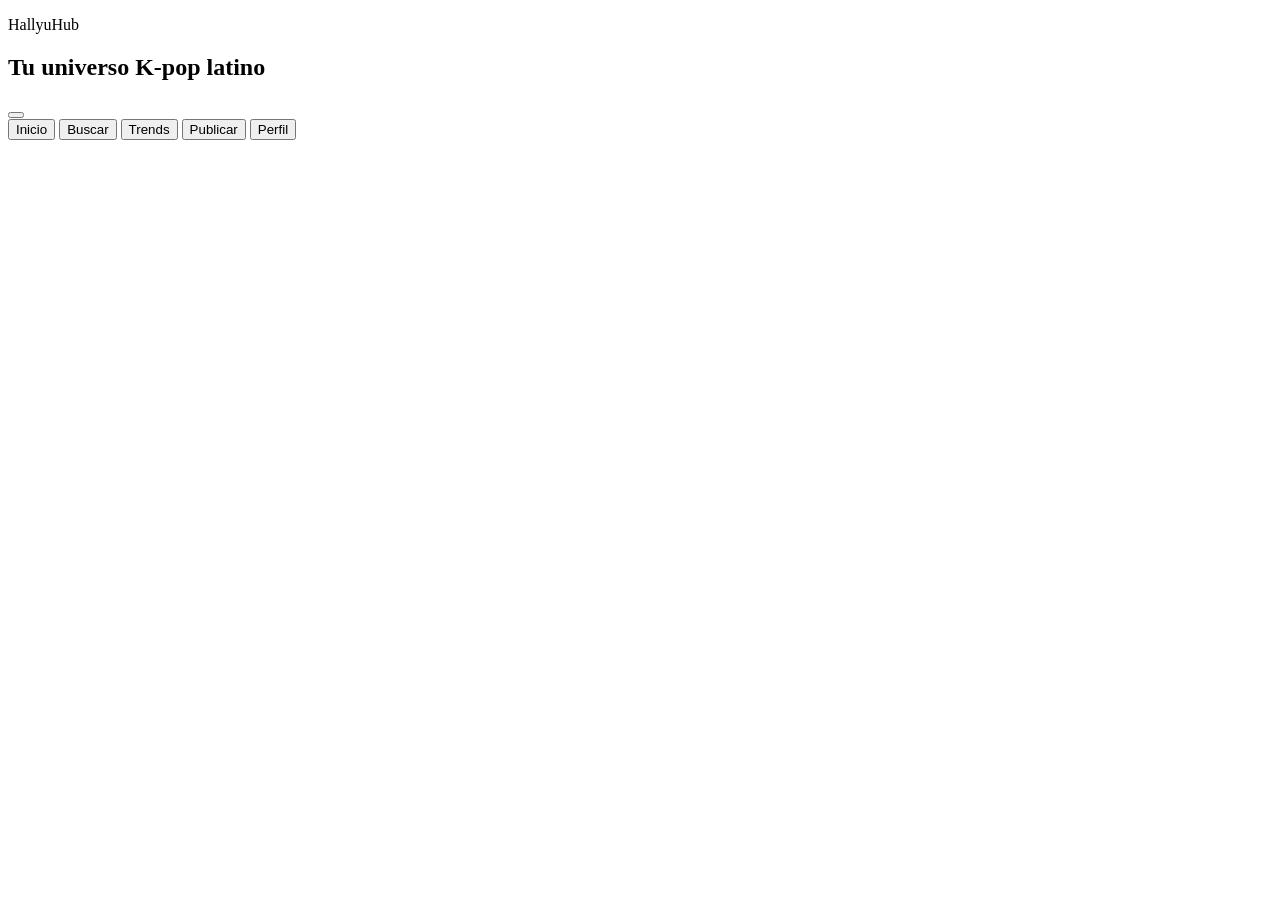
==== index.html @ 79328023 "Update index.html" ====
<!doctype html>
<html lang="es">
  <head>
    <meta charset="UTF-8" />
    <meta name="viewport" content="width=device-width, initial-scale=1.0" />
    <title>HallyuHub</title>
    <link rel="stylesheet" href=".styles.css" />
  </head>
  <body>
    <main class="phone-shell" aria-label="Aplicacion HallyuHub">
      <section class="app-screen">
        <header class="topbar" id="topbar">
          <div class="topbar-brand">
            <span class="app-logo" aria-hidden="true"><span class="hallyu-mark"></span></span>
            <div class="topbar-copy">
              <p class="eyebrow">HallyuHub</p>
              <h1 id="screen-title">Tu universo K-pop latino</h1>
            </div>
          </div>
          <button class="icon-button" data-go-view="notifications" aria-label="Notificaciones">
            <span class="premium-inbox-icon"></span>
            <span class="notification-dot"></span>
          </button>
        </header>

        <section id="view" class="view" aria-live="polite"></section>

        <nav class="bottom-nav" aria-label="Navegacion principal">
          <button class="nav-item active" data-view="home" aria-label="Inicio">
            <span class="nav-icon home-icon"></span>
            <span>Inicio</span>
          </button>
          <button class="nav-item" data-view="search" aria-label="Buscar">
            <span class="nav-icon search-icon"></span>
            <span>Buscar</span>
          </button>
          <button class="nav-item" data-view="trends" aria-label="Trends">
            <span class="nav-icon play-icon"></span>
            <span>Trends</span>
          </button>
          <button class="nav-item publish-nav" data-view="publish" aria-label="Publicar">
            <span class="nav-icon plus-icon"></span>
            <span>Publicar</span>
          </button>
          <button class="nav-item" data-view="profile" aria-label="Perfil">
            <span class="nav-icon user-icon"></span>
            <span>Perfil</span>
          </button>
        </nav>
      </section>
    </main>

    <script src="./supabase-config.js"></script>
    <script src=".app.js"></script>
  </body>
</html>
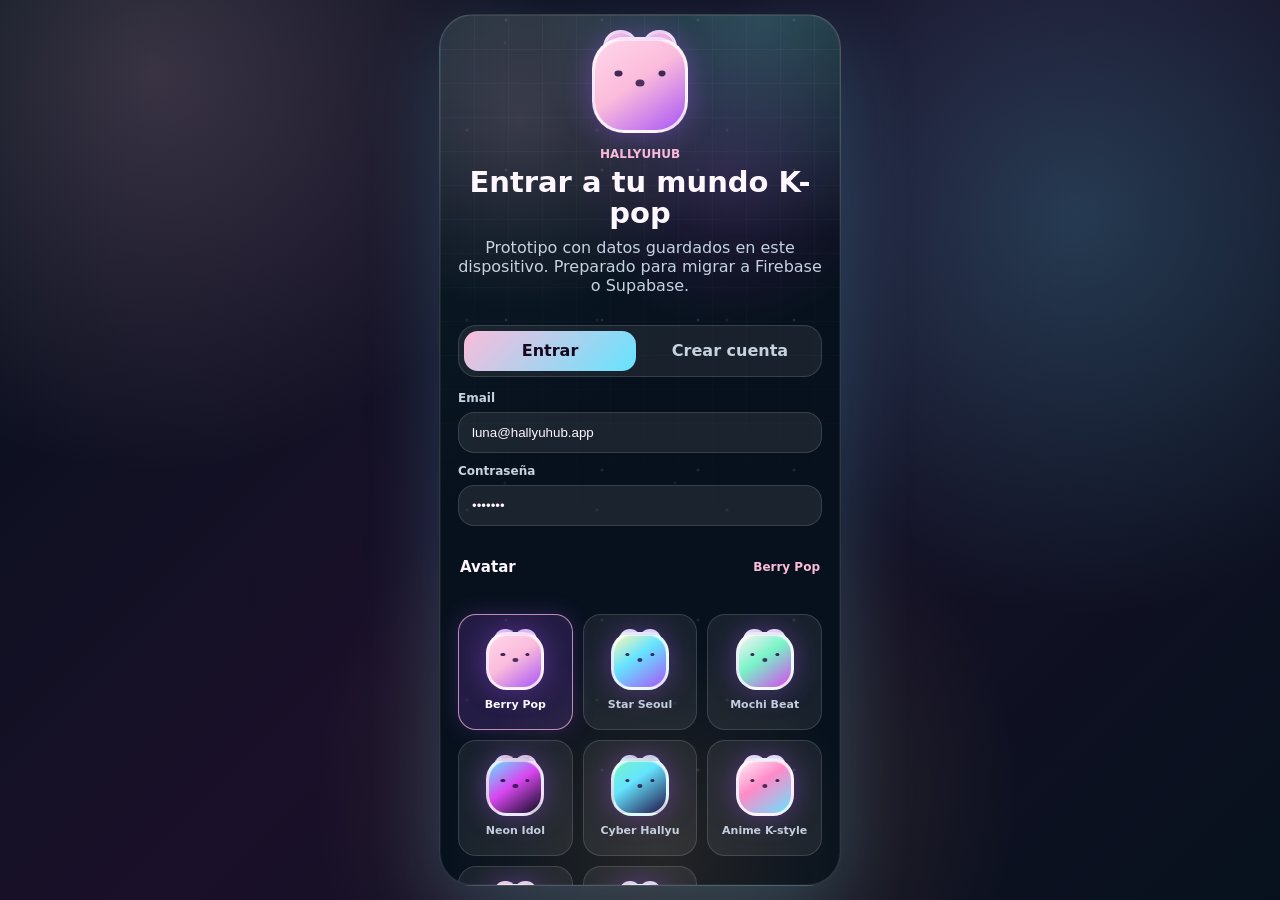
==== commit 3ad7df47: "Update index.html" ====
--- a/index.html
+++ b/index.html
@@ -4,7 +4,7 @@
     <meta charset="UTF-8" />
     <meta name="viewport" content="width=device-width, initial-scale=1.0" />
     <title>HallyuHub</title>
-    <link rel="stylesheet" href=".styles.css" />
+    <link rel="stylesheet" href="./styles.css" />
   </head>
   <body>
     <main class="phone-shell" aria-label="Aplicacion HallyuHub">
@@ -51,6 +51,6 @@
     </main>
 
     <script src="./supabase-config.js"></script>
-    <script src=".app.js"></script>
+    <script src="./app.js"></script>
   </body>
 </html>
--- a/styles.css
+++ b/styles.css
@@ -0,0 +1,6038 @@
+:root {
+  color-scheme: dark;
+  --bg: #07111d;
+  --surface: rgba(18, 27, 43, 0.72);
+  --surface-strong: rgba(24, 40, 64, 0.88);
+  --line: rgba(255, 255, 255, 0.13);
+  --line-hot: rgba(101, 228, 255, 0.55);
+  --text: #fff7ff;
+  --muted: #c6d2df;
+  --pink: #fbbcdb;
+  --violet: #65e4ff;
+  --magenta: #d946ef;
+  --cyan: #65e4ff;
+  --mint: #77f4c7;
+  --orange: #ffb86b;
+  --shadow: 0 24px 80px rgba(101, 228, 255, 0.2);
+  --ambient-soft: rgba(251, 188, 219, 0.16);
+  --ambient-bright: rgba(101, 228, 255, 0.18);
+  --ambient-deep: #07111d;
+  --user-accent: #fbbcdb;
+  font-family:
+    Inter, ui-sans-serif, system-ui, -apple-system, BlinkMacSystemFont, "Segoe UI",
+    sans-serif;
+}
+
+* {
+  box-sizing: border-box;
+}
+
+body {
+  min-height: 100vh;
+  margin: 0;
+  display: grid;
+  place-items: center;
+  background:
+    radial-gradient(circle at 12% 8%, rgba(251, 188, 219, 0.2), transparent 25rem),
+    radial-gradient(circle at 84% 24%, rgba(101, 228, 255, 0.2), transparent 25rem),
+    radial-gradient(circle at 52% 88%, rgba(255, 184, 107, 0.16), transparent 22rem),
+    linear-gradient(135deg, #04111b 0%, #1a1029 48%, #07111d 100%);
+  color: var(--text);
+}
+
+button {
+  color: inherit;
+  font: inherit;
+}
+
+.phone-shell {
+  width: min(100vw, 430px);
+  min-height: 100vh;
+  display: grid;
+  place-items: center;
+  padding: 14px;
+}
+
+.app-screen {
+  position: relative;
+  width: 100%;
+  height: min(900px, calc(100vh - 28px));
+  min-height: 760px;
+  overflow: hidden;
+  border: 1px solid rgba(255, 255, 255, 0.16);
+  border-radius: 34px;
+  background:
+    linear-gradient(180deg, rgba(255, 255, 255, 0.08), transparent 26%),
+    radial-gradient(circle at 72% 18%, rgba(217, 70, 239, 0.14), transparent 10rem),
+    radial-gradient(circle at 20% 12%, var(--ambient-soft), transparent 12rem),
+    radial-gradient(circle at 80% 0%, var(--ambient-bright), transparent 14rem),
+    radial-gradient(circle at 54% 96%, rgba(255, 184, 107, 0.12), transparent 13rem),
+    linear-gradient(145deg, rgba(101, 228, 255, 0.055), transparent 44%),
+    var(--ambient-deep);
+  box-shadow: var(--shadow), inset 0 0 0 1px rgba(255, 255, 255, 0.05);
+}
+
+.app-screen[data-ambience="skz"] {
+  --pink: #ff6680;
+  --violet: #ff2d55;
+  --magenta: #ff375f;
+  --cyan: #ffd166;
+  --mint: #ff9f1c;
+  --orange: #ffb703;
+  --muted: #d8c6cc;
+  --surface: rgba(35, 13, 21, 0.74);
+  --ambient-soft: rgba(255, 45, 85, 0.2);
+  --ambient-bright: rgba(255, 209, 102, 0.16);
+  --ambient-deep: #10070b;
+  --shadow: 0 24px 80px rgba(255, 45, 85, 0.24);
+}
+
+.app-screen[data-ambience="bts"] {
+  --pink: #d9b4ff;
+  --violet: #8b5cf6;
+  --magenta: #c084fc;
+  --cyan: #a7f3ff;
+  --mint: #c4b5fd;
+  --orange: #f0abfc;
+  --muted: #d7c9ec;
+  --surface: rgba(35, 20, 58, 0.74);
+  --ambient-soft: rgba(217, 180, 255, 0.22);
+  --ambient-bright: rgba(139, 92, 246, 0.2);
+  --ambient-deep: #0d0718;
+  --shadow: 0 24px 80px rgba(139, 92, 246, 0.26);
+}
+
+.app-screen[data-ambience="bp"] {
+  --pink: #ff8ac8;
+  --violet: #ff3ea5;
+  --magenta: #ff4fb8;
+  --cyan: #ffe4f3;
+  --mint: #ffb3d9;
+  --orange: #f8c8dc;
+  --muted: #f0c6dc;
+  --surface: rgba(37, 9, 24, 0.76);
+  --ambient-soft: rgba(255, 62, 165, 0.2);
+  --ambient-bright: rgba(255, 138, 200, 0.18);
+  --ambient-deep: #09060a;
+  --shadow: 0 24px 80px rgba(255, 62, 165, 0.24);
+}
+
+.app-screen[data-ambience="nj"] {
+  --pink: #b7f7ff;
+  --violet: #77f4c7;
+  --magenta: #ffd166;
+  --cyan: #65e4ff;
+  --mint: #95f0d0;
+  --orange: #ffdf8a;
+  --muted: #c7e7ed;
+  --surface: rgba(10, 37, 47, 0.72);
+  --ambient-soft: rgba(119, 244, 199, 0.2);
+  --ambient-bright: rgba(101, 228, 255, 0.2);
+  --ambient-deep: #06131a;
+  --shadow: 0 24px 80px rgba(119, 244, 199, 0.2);
+}
+
+.app-screen[data-ambience="svt"] {
+  --pink: #f7cadf;
+  --violet: #9ad7ff;
+  --magenta: #f6a6d1;
+  --cyan: #a7d8ff;
+  --mint: #bde0fe;
+  --orange: #ffd6a5;
+  --muted: #d9d6ea;
+  --surface: rgba(24, 29, 54, 0.72);
+  --ambient-soft: rgba(247, 202, 223, 0.22);
+  --ambient-bright: rgba(154, 215, 255, 0.22);
+  --ambient-deep: #07101f;
+  --shadow: 0 24px 80px rgba(154, 215, 255, 0.22);
+}
+
+.app-screen::before {
+  content: "";
+  position: absolute;
+  inset: 0;
+  pointer-events: none;
+  background-image:
+    linear-gradient(rgba(255, 255, 255, 0.035) 1px, transparent 1px),
+    linear-gradient(90deg, rgba(255, 255, 255, 0.03) 1px, transparent 1px);
+  background-size: 34px 34px;
+  mask-image: linear-gradient(to bottom, black 0%, transparent 70%);
+}
+
+.app-screen::after {
+  content: "";
+  position: absolute;
+  inset: 0;
+  pointer-events: none;
+  background-image:
+    radial-gradient(circle, rgba(255, 255, 255, 0.28) 0 1px, transparent 1.8px),
+    radial-gradient(circle, rgba(251, 188, 219, 0.22) 0 1px, transparent 2px),
+    radial-gradient(circle, rgba(101, 228, 255, 0.22) 0 1px, transparent 2px);
+  background-position:
+    18px 80px,
+    92px 210px,
+    320px 138px;
+  background-size:
+    96px 150px,
+    130px 190px,
+    170px 220px;
+  opacity: 0.36;
+  mix-blend-mode: screen;
+  animation: ambientParticles 18s linear infinite;
+}
+
+@keyframes ambientParticles {
+  from {
+    transform: translateY(0);
+  }
+  to {
+    transform: translateY(-34px);
+  }
+}
+
+.app-screen.light-mode {
+  --text: #1d1024;
+  --muted: #68596f;
+  --surface: rgba(255, 255, 255, 0.72);
+  --line: rgba(20, 10, 30, 0.13);
+  --ambient-deep: #fff7fb;
+}
+
+.hidden {
+  display: none !important;
+}
+
+.topbar {
+  position: relative;
+  z-index: 2;
+  display: flex;
+  align-items: center;
+  justify-content: space-between;
+  gap: 16px;
+  padding: 28px 22px 12px;
+}
+
+.topbar-brand {
+  display: flex;
+  align-items: center;
+  gap: 10px;
+  min-width: 0;
+}
+
+.topbar-copy {
+  min-width: 0;
+}
+
+.app-logo {
+  display: none;
+}
+
+.home-mode .topbar {
+  min-height: 60px;
+  justify-content: flex-start;
+  margin: 10px 0 4px;
+  padding: 10px 70px 8px 22px;
+  border: 0;
+  border-radius: 0;
+  background: linear-gradient(180deg, rgba(8, 3, 17, 0.72), rgba(8, 3, 17, 0));
+  backdrop-filter: blur(14px);
+  box-shadow: none;
+}
+
+.home-mode .topbar-brand {
+  justify-content: flex-start;
+  text-align: left;
+  gap: 10px;
+}
+
+.home-mode .app-logo {
+  position: relative;
+  width: 37px;
+  height: 37px;
+  display: block;
+  border-radius: 15px;
+  background:
+    radial-gradient(circle at 30% 22%, rgba(255, 255, 255, 0.72) 0 2px, transparent 3px),
+    linear-gradient(145deg, rgba(251, 188, 219, 0.95), rgba(101, 228, 255, 0.82) 48%, rgba(168, 85, 247, 0.86));
+  box-shadow:
+    inset 0 1px 0 rgba(255, 255, 255, 0.36),
+    0 0 18px rgba(251, 188, 219, 0.34),
+    0 10px 22px rgba(101, 228, 255, 0.14);
+}
+
+.hallyu-mark,
+.hallyu-mark::before,
+.hallyu-mark::after {
+  position: absolute;
+  display: block;
+  border-radius: 999px;
+  background: linear-gradient(180deg, #fff7fb, #fbbcdb 46%, #65e4ff);
+  box-shadow: 0 0 12px rgba(101, 228, 255, 0.24);
+}
+
+.hallyu-mark {
+  left: 8px;
+  top: 17px;
+  width: 21px;
+  height: 4px;
+}
+
+.hallyu-mark::before,
+.hallyu-mark::after {
+  content: "";
+  top: -12px;
+  width: 4px;
+  height: 27px;
+}
+
+.hallyu-mark::before {
+  left: 0;
+  transform: skewX(-4deg);
+}
+
+.hallyu-mark::after {
+  right: 0;
+  transform: skewX(4deg);
+}
+
+.home-mode .app-logo::after {
+  content: "";
+  position: absolute;
+  left: 16px;
+  top: 6px;
+  width: 4px;
+  height: 25px;
+  border-radius: 999px;
+  background: linear-gradient(180deg, rgba(255, 255, 255, 0.78), #a855f7 55%, #65e4ff);
+  box-shadow: 0 0 12px rgba(168, 85, 247, 0.42);
+}
+
+.home-mode .eyebrow {
+  margin-bottom: 2px;
+  color: white;
+  font-size: 19px;
+  text-transform: none;
+  text-shadow: 0 0 18px rgba(251, 188, 219, 0.34);
+}
+
+.home-mode h1 {
+  color: rgba(255, 255, 255, 0.68);
+  font-size: 11px;
+  font-weight: 800;
+}
+
+.home-mode .topbar .icon-button {
+  position: absolute;
+  top: 9px;
+  right: 18px;
+}
+
+.home-mode .view {
+  height: calc(100% - 160px);
+  scroll-behavior: smooth;
+}
+
+.auth-mode .view {
+  height: 100%;
+  padding: 22px 18px;
+}
+
+.eyebrow {
+  margin: 0 0 6px;
+  color: var(--pink);
+  font-size: 12px;
+  font-weight: 800;
+  letter-spacing: 0;
+  text-transform: uppercase;
+}
+
+h1,
+h2,
+h3,
+p {
+  margin-top: 0;
+}
+
+h1 {
+  margin-bottom: 0;
+  font-size: 25px;
+  line-height: 1.08;
+  letter-spacing: 0;
+}
+
+.icon-button,
+.circle-action {
+  position: relative;
+  width: 46px;
+  height: 46px;
+  border: 1px solid rgba(255, 255, 255, 0.2);
+  border-radius: 17px;
+  background:
+    linear-gradient(135deg, rgba(255, 255, 255, 0.16), rgba(255, 255, 255, 0.05)),
+    rgba(255, 255, 255, 0.08);
+  backdrop-filter: blur(18px);
+  display: grid;
+  place-items: center;
+  box-shadow:
+    inset 0 1px 0 rgba(255, 255, 255, 0.2),
+    0 0 24px rgba(251, 188, 219, 0.18),
+    0 10px 26px rgba(101, 228, 255, 0.1);
+  animation: inboxFloat 4s ease-in-out infinite;
+  overflow: hidden;
+}
+
+.icon-button::after {
+  content: "";
+  position: absolute;
+  inset: -18px;
+  background: linear-gradient(110deg, transparent 28%, rgba(255, 255, 255, 0.34), transparent 62%);
+  transform: translateX(-70%) rotate(14deg);
+  animation: inboxShimmer 3.8s ease-in-out infinite;
+}
+
+.bell,
+.bell::before {
+  width: 16px;
+  height: 18px;
+  border: 2px solid var(--text);
+  border-bottom: 0;
+  border-radius: 10px 10px 6px 6px;
+  display: block;
+}
+
+.bell::before {
+  content: "";
+  width: 6px;
+  height: 3px;
+  border: 0;
+  border-radius: 4px;
+  background: var(--text);
+  transform: translate(3px, 16px);
+}
+
+.premium-inbox-icon {
+  position: relative;
+  width: 24px;
+  height: 20px;
+  border: 1.8px solid rgba(255, 255, 255, 0.88);
+  border-radius: 10px 10px 11px 11px;
+  background:
+    radial-gradient(circle at 70% 20%, rgba(255, 224, 102, 0.9) 0 2px, transparent 3px),
+    linear-gradient(135deg, rgba(251, 188, 219, 0.38), rgba(101, 228, 255, 0.16));
+  box-shadow: 0 0 18px rgba(251, 188, 219, 0.34), inset 0 1px 0 rgba(255, 255, 255, 0.26);
+  z-index: 1;
+}
+
+.premium-inbox-icon::before {
+  content: "";
+  position: absolute;
+  left: 4px;
+  right: 4px;
+  top: 5px;
+  height: 8px;
+  border-bottom: 1.7px solid rgba(255, 255, 255, 0.82);
+  border-radius: 0 0 9px 9px;
+}
+
+.premium-inbox-icon::after {
+  content: "★";
+  position: absolute;
+  right: -7px;
+  top: -9px;
+  color: #ffe066;
+  font-size: 12px;
+  text-shadow: 0 0 10px rgba(255, 224, 102, 0.78);
+}
+
+.notification-dot {
+  position: absolute;
+  top: 7px;
+  right: 6px;
+  width: 18px;
+  height: 18px;
+  border: 2px solid rgba(10, 0, 21, 0.72);
+  border-radius: 999px;
+  background: linear-gradient(135deg, var(--pink), var(--violet));
+  box-shadow: 0 0 16px rgba(251, 188, 219, 0.5);
+  z-index: 2;
+}
+
+.notification-dot::after {
+  content: "5";
+  position: absolute;
+  inset: 0;
+  color: #14061d;
+  display: grid;
+  place-items: center;
+  font-size: 9px;
+  font-weight: 1000;
+}
+
+@keyframes inboxFloat {
+  0%,
+  100% {
+    transform: translateY(0);
+  }
+  50% {
+    transform: translateY(-2px);
+  }
+}
+
+@keyframes inboxShimmer {
+  0%,
+  42% {
+    transform: translateX(-75%) rotate(14deg);
+  }
+  72%,
+  100% {
+    transform: translateX(75%) rotate(14deg);
+  }
+}
+
+.view {
+  position: relative;
+  z-index: 1;
+  height: calc(100% - 166px);
+  overflow-y: auto;
+  padding: 6px 18px 18px;
+  scrollbar-width: none;
+}
+
+.view::-webkit-scrollbar {
+  display: none;
+}
+
+.profile-mode .topbar {
+  display: none;
+}
+
+.profile-mode .view {
+  height: calc(100% - 88px);
+  padding: 0 18px 18px;
+}
+
+.auth-screen {
+  min-height: 100%;
+  display: flex;
+  flex-direction: column;
+  justify-content: center;
+  gap: 14px;
+}
+
+.auth-brand {
+  text-align: center;
+}
+
+.auth-brand .plush-avatar {
+  margin: 0 auto 14px;
+}
+
+.auth-brand h1 {
+  margin-bottom: 8px;
+  font-size: 29px;
+}
+
+.auth-tabs {
+  display: grid;
+  grid-template-columns: 1fr 1fr;
+  gap: 8px;
+  border: 1px solid var(--line);
+  border-radius: 18px;
+  background: rgba(255, 255, 255, 0.07);
+  padding: 5px;
+}
+
+.auth-tabs button {
+  min-height: 40px;
+  border: 0;
+  border-radius: 14px;
+  background: transparent;
+  color: var(--muted);
+  font-weight: 900;
+}
+
+.auth-tabs button.active {
+  color: #16071d;
+  background: linear-gradient(135deg, var(--user-accent), var(--violet));
+}
+
+.form-stack {
+  display: grid;
+  gap: 11px;
+}
+
+.form-stack label {
+  display: grid;
+  gap: 7px;
+  color: var(--muted);
+  font-size: 12px;
+  font-weight: 900;
+}
+
+.form-stack input,
+.form-stack textarea,
+.search-box input {
+  width: 100%;
+  border: 1px solid var(--line);
+  border-radius: 16px;
+  background: rgba(255, 255, 255, 0.08);
+  color: var(--text);
+  padding: 12px 13px;
+  outline: 0;
+}
+
+.form-stack textarea {
+  min-height: 92px;
+  resize: vertical;
+}
+
+.auth-submit {
+  margin-top: 0;
+}
+
+.hero-card,
+.glass-card,
+.event-card,
+.product-card,
+.community-card,
+.chat-panel,
+.mentor-card,
+.profile-panel {
+  border: 1px solid var(--line);
+  background: var(--surface);
+  backdrop-filter: blur(22px);
+  box-shadow: inset 0 1px 0 rgba(255, 255, 255, 0.12);
+}
+
+.hero-card {
+  position: relative;
+  overflow: hidden;
+  min-height: 178px;
+  border-radius: 24px;
+  padding: 18px;
+  display: flex;
+  flex-direction: column;
+  justify-content: flex-end;
+  background:
+    linear-gradient(145deg, rgba(11, 2, 18, 0.1), rgba(9, 2, 16, 0.82)),
+    conic-gradient(from 160deg at 72% 34%, var(--cyan), var(--violet), var(--pink), var(--orange), var(--cyan));
+}
+
+.hero-card::before {
+  content: "";
+  position: absolute;
+  inset: 14px 22px auto auto;
+  width: 128px;
+  height: 128px;
+  border-radius: 38px;
+  background:
+    linear-gradient(135deg, rgba(255, 255, 255, 0.45), transparent 45%),
+    repeating-linear-gradient(90deg, rgba(255, 255, 255, 0.18) 0 4px, transparent 4px 9px),
+    linear-gradient(135deg, #25103f, #fbbcdb);
+  transform: rotate(12deg);
+  box-shadow: 0 14px 40px rgba(0, 0, 0, 0.35);
+}
+
+.hero-card::after {
+  content: "";
+  position: absolute;
+  right: 84px;
+  top: 44px;
+  width: 78px;
+  height: 78px;
+  border: 12px solid rgba(255, 255, 255, 0.82);
+  border-radius: 50%;
+  box-shadow: 0 0 32px rgba(251, 188, 219, 0.8);
+}
+
+.hero-card > * {
+  position: relative;
+  max-width: 76%;
+}
+
+.pill {
+  width: fit-content;
+  margin-bottom: 12px;
+  padding: 7px 11px;
+  border: 1px solid rgba(255, 255, 255, 0.24);
+  border-radius: 999px;
+  background: rgba(0, 0, 0, 0.24);
+  color: white;
+  font-size: 12px;
+  font-weight: 800;
+}
+
+.hero-card h2 {
+  margin-bottom: 8px;
+  font-size: 24px;
+  line-height: 1.08;
+  letter-spacing: 0;
+}
+
+.hero-card p,
+.muted {
+  color: var(--muted);
+}
+
+.section-heading {
+  display: flex;
+  align-items: center;
+  justify-content: space-between;
+  gap: 12px;
+  margin: 22px 2px 12px;
+}
+
+.section-heading h2 {
+  margin: 0;
+  font-size: 18px;
+}
+
+.section-heading span {
+  color: var(--pink);
+  font-size: 12px;
+  font-weight: 800;
+}
+
+.quick-grid,
+.stats-row {
+  display: grid;
+  grid-template-columns: repeat(3, 1fr);
+  gap: 10px;
+  margin-top: 14px;
+}
+
+.quick-grid.compact {
+  gap: 8px;
+  margin-top: 10px;
+}
+
+.quick-tile,
+.stat {
+  min-height: 86px;
+  border: 1px solid var(--line);
+  border-radius: 18px;
+  background: rgba(255, 255, 255, 0.07);
+  padding: 12px;
+}
+
+.quick-grid.compact .quick-tile {
+  min-height: 58px;
+  border-radius: 15px;
+  padding: 9px;
+}
+
+.quick-grid.compact .quick-tile strong {
+  font-size: 16px;
+}
+
+.quick-grid.compact .quick-tile span {
+  font-size: 10px;
+}
+
+.quick-tile strong,
+.stat strong {
+  display: block;
+  font-size: 19px;
+}
+
+.quick-tile span,
+.stat span {
+  color: var(--muted);
+  font-size: 11px;
+  line-height: 1.25;
+}
+
+.news-list,
+.event-list,
+.community-list,
+.mentor-list,
+.guide-list,
+.store-list,
+.artist-list,
+.social-feed {
+  display: grid;
+  gap: 16px;
+}
+
+.home-highlights {
+  display: flex;
+  gap: 10px;
+  overflow-x: auto;
+  padding: 2px 0 12px;
+  scroll-behavior: smooth;
+  scrollbar-width: none;
+}
+
+.home-highlights::-webkit-scrollbar {
+  display: none;
+}
+
+.highlight-story-card {
+  width: 92px;
+  min-height: 104px;
+  flex: 0 0 92px;
+  border: 1px solid rgba(255, 255, 255, 0.14);
+  border-radius: 22px;
+  background:
+    linear-gradient(180deg, rgba(5, 3, 12, 0.08), rgba(5, 3, 12, 0.64)),
+    var(--art);
+  color: white;
+  padding: 10px;
+  display: grid;
+  align-content: end;
+  gap: 5px;
+  text-align: left;
+  box-shadow: inset 0 1px 0 rgba(255, 255, 255, 0.18), 0 12px 26px rgba(0, 0, 0, 0.15);
+  transition: transform 180ms ease, filter 180ms ease;
+}
+
+.highlight-story-card:active {
+  transform: scale(0.97);
+  filter: brightness(1.08);
+}
+
+.highlight-story-card.active {
+  border-color: rgba(251, 188, 219, 0.52);
+  box-shadow: inset 0 1px 0 rgba(255, 255, 255, 0.18), 0 0 24px rgba(251, 188, 219, 0.18);
+}
+
+.highlight-story-orb {
+  width: 38px;
+  height: 38px;
+  border-radius: 14px;
+  display: grid;
+  place-items: center;
+  background: rgba(255, 255, 255, 0.14);
+  box-shadow: 0 0 18px rgba(251, 188, 219, 0.16);
+}
+
+.highlight-story-card strong,
+.highlight-story-card small {
+  display: block;
+}
+
+.highlight-story-card strong {
+  font-size: 12px;
+}
+
+.highlight-story-card small {
+  color: rgba(255, 255, 255, 0.74);
+  font-size: 10px;
+  font-weight: 900;
+}
+
+.stories-row {
+  display: flex;
+  gap: 13px;
+  overflow-x: auto;
+  padding: 2px 0 14px;
+  scrollbar-width: none;
+  scroll-behavior: smooth;
+}
+
+.stories-row::-webkit-scrollbar {
+  display: none;
+}
+
+.story-item {
+  width: 74px;
+  flex: 0 0 74px;
+  border: 0;
+  background: transparent;
+  color: var(--text);
+  padding: 0;
+  text-align: center;
+}
+
+.story-ring {
+  width: 64px;
+  height: 64px;
+  margin: 0 auto 7px;
+  border-radius: 50%;
+  display: grid;
+  place-items: center;
+  background: conic-gradient(var(--pink), var(--cyan), var(--orange), var(--magenta), var(--pink));
+  box-shadow: 0 8px 22px rgba(101, 228, 255, 0.2), 0 0 24px rgba(251, 188, 219, 0.18);
+  animation: storyRingPulse 4.6s ease-in-out infinite;
+  transition: transform 180ms ease, filter 180ms ease;
+}
+
+.story-item:active .story-ring {
+  transform: scale(0.94);
+  filter: brightness(1.12);
+}
+
+.story-avatar {
+  width: 56px;
+  height: 56px;
+  border-width: 2px;
+  border-radius: 21px;
+  z-index: 1;
+}
+
+.story-item strong {
+  display: block;
+  overflow: hidden;
+  text-overflow: ellipsis;
+  white-space: nowrap;
+  font-size: 10px;
+}
+
+.story-item small {
+  display: block;
+  margin-top: 2px;
+  color: var(--muted);
+  font-size: 9px;
+  font-weight: 800;
+  white-space: nowrap;
+}
+
+.own-ring.empty-story {
+  background:
+    linear-gradient(var(--ambient-deep), var(--ambient-deep)) padding-box,
+    conic-gradient(var(--pink), var(--cyan), var(--orange), var(--magenta), var(--pink)) border-box;
+  border: 2px solid transparent;
+}
+
+.story-plus {
+  width: 50px;
+  height: 50px;
+  border-radius: 18px;
+  background: rgba(255, 255, 255, 0.08);
+  color: white;
+  display: grid;
+  place-items: center;
+  font-size: 27px;
+  font-weight: 900;
+  box-shadow: inset 0 1px 0 rgba(255, 255, 255, 0.18);
+}
+
+@keyframes storyRingPulse {
+  0%,
+  100% {
+    box-shadow: 0 8px 22px rgba(101, 228, 255, 0.2), 0 0 24px rgba(251, 188, 219, 0.18);
+  }
+  50% {
+    box-shadow: 0 10px 26px rgba(101, 228, 255, 0.3), 0 0 34px rgba(251, 188, 219, 0.28);
+  }
+}
+
+.home-banner-shell {
+  width: 100%;
+  overflow: hidden;
+  border-radius: 23px;
+  margin-top: 2px;
+  position: relative;
+}
+
+.home-banner-track {
+  display: flex;
+  width: max-content;
+  animation: bannerSlide 28s cubic-bezier(0.65, 0, 0.35, 1) infinite;
+}
+
+.home-banner {
+  width: calc(min(100vw, 430px) - 64px);
+  min-height: 104px;
+  margin-right: 12px;
+  border: 1px solid rgba(255, 255, 255, 0.16);
+  border-radius: 23px;
+  background:
+    linear-gradient(135deg, rgba(8, 3, 17, 0.08), rgba(8, 3, 17, 0.68)),
+    var(--art);
+  padding: 15px;
+  display: flex;
+  flex-direction: column;
+  justify-content: flex-end;
+  box-shadow: inset 0 1px 0 rgba(255, 255, 255, 0.22), 0 18px 44px rgba(0, 0, 0, 0.18);
+  transition: transform 220ms ease, filter 220ms ease;
+}
+
+.home-banner:active {
+  transform: scale(0.985);
+  filter: brightness(1.08);
+}
+
+.home-banner span,
+.home-banner strong {
+  display: block;
+}
+
+.home-banner span {
+  margin-bottom: 7px;
+  color: rgba(255, 255, 255, 0.82);
+  font-size: 12px;
+  font-weight: 900;
+  text-transform: uppercase;
+}
+
+.home-banner strong {
+  max-width: 82%;
+  color: white;
+  font-size: 21px;
+  line-height: 1.05;
+}
+
+.banner-actions {
+  display: flex;
+  gap: 8px;
+  margin-top: 12px;
+}
+
+.banner-actions button {
+  min-height: 30px;
+  border: 1px solid rgba(255, 255, 255, 0.2);
+  border-radius: 999px;
+  background: rgba(255, 255, 255, 0.16);
+  color: white;
+  padding: 0 11px;
+  font-size: 11px;
+  font-weight: 900;
+  backdrop-filter: blur(12px);
+}
+
+.banner-dots {
+  position: absolute;
+  left: 18px;
+  bottom: 12px;
+  display: flex;
+  gap: 5px;
+  pointer-events: none;
+}
+
+.banner-dots span {
+  width: 5px;
+  height: 5px;
+  border-radius: 999px;
+  background: rgba(255, 255, 255, 0.52);
+  animation: bannerDot 28s linear infinite;
+  animation-delay: calc(var(--delay) * 4s);
+}
+
+@keyframes bannerDot {
+  0%,
+  11% {
+    width: 18px;
+    background: white;
+    box-shadow: 0 0 14px rgba(255, 255, 255, 0.48);
+  }
+  12%,
+  100% {
+    width: 5px;
+    background: rgba(255, 255, 255, 0.52);
+    box-shadow: none;
+  }
+}
+
+@keyframes bannerSlide {
+  0%,
+  10% {
+    transform: translateX(0);
+  }
+  14%,
+  24% {
+    transform: translateX(calc(-1 * (min(100vw, 430px) - 52px)));
+  }
+  28%,
+  38% {
+    transform: translateX(calc(-2 * (min(100vw, 430px) - 52px)));
+  }
+  42%,
+  52% {
+    transform: translateX(calc(-3 * (min(100vw, 430px) - 52px)));
+  }
+  56%,
+  66% {
+    transform: translateX(calc(-4 * (min(100vw, 430px) - 52px)));
+  }
+  70%,
+  80% {
+    transform: translateX(calc(-5 * (min(100vw, 430px) - 52px)));
+  }
+  84%,
+  94% {
+    transform: translateX(calc(-6 * (min(100vw, 430px) - 52px)));
+  }
+  100% {
+    transform: translateX(0);
+  }
+}
+
+.home-metric-pills {
+  display: flex;
+  gap: 8px;
+  margin: 10px 0 4px;
+  overflow-x: auto;
+  scrollbar-width: none;
+}
+
+.feed-heading {
+  margin-top: 14px;
+}
+
+.feed-reset {
+  border: 1px solid rgba(255, 255, 255, 0.14);
+  border-radius: 999px;
+  background: rgba(255, 255, 255, 0.08);
+  color: var(--cyan);
+  padding: 6px 10px;
+  font-size: 11px;
+  font-weight: 950;
+}
+
+.infinite-social-feed {
+  padding-bottom: 14px;
+}
+
+.feed-loader {
+  min-height: 74px;
+  border: 1px solid rgba(255, 255, 255, 0.1);
+  border-radius: 22px;
+  background: rgba(255, 255, 255, 0.05);
+  display: flex;
+  align-items: center;
+  justify-content: center;
+  flex-wrap: wrap;
+  gap: 8px;
+  color: var(--muted);
+}
+
+.feed-loader span {
+  width: 8px;
+  height: 8px;
+  display: inline-block;
+  border-radius: 50%;
+  background: var(--pink);
+  box-shadow: 0 0 14px rgba(251, 188, 219, 0.45);
+  animation: loaderDot 1.2s ease-in-out infinite;
+}
+
+.feed-loader span:nth-child(2) {
+  animation-delay: 160ms;
+  background: var(--cyan);
+}
+
+.feed-loader span:nth-child(3) {
+  animation-delay: 320ms;
+  background: var(--orange);
+}
+
+.feed-loader strong {
+  display: block;
+  flex: 0 0 100%;
+  text-align: center;
+  font-size: 11px;
+}
+
+@keyframes loaderDot {
+  0%,
+  100% {
+    transform: translateY(0);
+    opacity: 0.55;
+  }
+  50% {
+    transform: translateY(-5px);
+    opacity: 1;
+  }
+}
+
+.home-metric-pills::-webkit-scrollbar {
+  display: none;
+}
+
+.metric-pill {
+  min-height: 34px;
+  flex: 1 0 auto;
+  border: 1px solid rgba(255, 255, 255, 0.13);
+  border-radius: 999px;
+  background: rgba(255, 255, 255, 0.075);
+  backdrop-filter: blur(16px);
+  padding: 7px 10px;
+  display: inline-flex;
+  align-items: center;
+  justify-content: center;
+  gap: 6px;
+  box-shadow: inset 0 1px 0 rgba(255, 255, 255, 0.13);
+  color: inherit;
+}
+
+.metric-pill strong {
+  color: var(--text);
+  font-size: 14px;
+  line-height: 1;
+}
+
+.metric-pill small {
+  color: var(--muted);
+  font-size: 10px;
+  font-weight: 850;
+  white-space: nowrap;
+}
+
+.metric-dot {
+  width: 7px;
+  height: 7px;
+  border-radius: 50%;
+  background: var(--pink);
+  box-shadow: 0 0 12px var(--pink);
+}
+
+.metric-dot.fans {
+  background: var(--cyan);
+  box-shadow: 0 0 12px var(--cyan);
+}
+
+.metric-dot.drops {
+  background: var(--orange);
+  box-shadow: 0 0 12px var(--orange);
+}
+
+.back-button {
+  margin-bottom: 12px;
+}
+
+.post-card {
+  border: 0;
+  border-radius: 0;
+  background: transparent;
+  padding: 0;
+  box-shadow: none;
+  display: grid;
+  gap: 7px;
+  transition: transform 180ms ease;
+}
+
+.post-card:active {
+  transform: translateY(1px);
+}
+
+.post-head {
+  display: flex;
+  align-items: center;
+  gap: 10px;
+  margin-bottom: 11px;
+}
+
+.modern-post-head {
+  display: grid;
+  grid-template-columns: 34px 1fr 26px;
+  align-items: center;
+  text-align: left;
+  gap: 8px;
+  padding: 0 4px;
+}
+
+.centered-post-head {
+  justify-content: center;
+  text-align: center;
+}
+
+.centered-post-head h3 {
+  font-size: 15px;
+}
+
+.post-user-line {
+  display: inline-flex;
+  align-items: center;
+  justify-content: flex-start;
+  gap: 7px;
+  max-width: 100%;
+}
+
+.post-author-avatar {
+  width: 34px;
+  height: 34px;
+  border-radius: 13px;
+  box-shadow: 0 0 12px rgba(251, 188, 219, 0.08);
+}
+
+.post-profile-button,
+.post-author-copy,
+.post-open-button {
+  border: 0;
+  background: transparent;
+  color: inherit;
+  padding: 0;
+  text-align: left;
+}
+
+.post-author-copy {
+  min-width: 0;
+}
+
+.post-menu-button {
+  width: 26px;
+  height: 26px;
+  border: 1px solid rgba(255, 255, 255, 0.1);
+  border-radius: 11px;
+  background: rgba(255, 255, 255, 0.055);
+  color: var(--muted);
+  font-size: 12px;
+  font-weight: 1000;
+}
+
+.post-menu-wrap {
+  position: relative;
+  justify-self: end;
+}
+
+.post-menu-popover {
+  position: absolute;
+  top: 31px;
+  right: 0;
+  z-index: 8;
+  width: 178px;
+  border: 1px solid rgba(255, 255, 255, 0.12);
+  border-radius: 15px;
+  background: rgba(16, 8, 27, 0.92);
+  backdrop-filter: blur(18px);
+  box-shadow: 0 16px 38px rgba(0, 0, 0, 0.34), 0 0 20px rgba(251, 188, 219, 0.12);
+  padding: 6px;
+  animation: commentsIn 160ms ease both;
+}
+
+.post-menu-popover button {
+  width: 100%;
+  border: 0;
+  border-radius: 11px;
+  background: transparent;
+  color: rgba(255, 255, 255, 0.86);
+  padding: 9px 10px;
+  text-align: left;
+  font-size: 11.5px;
+  font-weight: 900;
+}
+
+.post-menu-popover button:active {
+  background: rgba(255, 255, 255, 0.09);
+}
+
+.online-dot {
+  width: 6px;
+  height: 6px;
+  border-radius: 50%;
+  background: rgba(255, 255, 255, 0.24);
+}
+
+.online-dot.active {
+  background: var(--mint);
+  box-shadow: 0 0 12px rgba(119, 244, 199, 0.72);
+  animation: onlinePulse 2s ease-in-out infinite;
+}
+
+.fandom-badge {
+  display: inline-flex;
+  align-items: center;
+  min-height: 20px;
+  border: 1px solid rgba(255, 255, 255, 0.13);
+  border-radius: 999px;
+  background: rgba(255, 255, 255, 0.075);
+  color: rgba(255, 255, 255, 0.9);
+  padding: 0 7px;
+  font-size: 10px;
+  font-weight: 900;
+  box-shadow: 0 0 14px rgba(251, 188, 219, 0.12);
+}
+
+@keyframes onlinePulse {
+  0%,
+  100% {
+    transform: scale(1);
+  }
+  50% {
+    transform: scale(1.25);
+  }
+}
+
+.post-head h3 {
+  margin: 0;
+  font-size: 13px;
+}
+
+.post-author-copy .muted {
+  font-size: 10px;
+}
+
+.post-body-card {
+  border: 1px solid rgba(255, 255, 255, 0.085);
+  border-radius: 19px;
+  background:
+    linear-gradient(180deg, rgba(255, 255, 255, 0.046), rgba(255, 255, 255, 0.018)),
+    var(--surface);
+  backdrop-filter: blur(20px);
+  padding: 9px;
+  box-shadow: 0 10px 24px rgba(0, 0, 0, 0.11), inset 0 1px 0 rgba(255, 255, 255, 0.09);
+}
+
+.post-media {
+  min-height: 184px;
+  border-radius: 15px;
+  background: var(--art);
+  margin-bottom: 8px;
+  position: relative;
+  overflow: hidden;
+}
+
+.post-open-button {
+  width: 100%;
+  display: block;
+}
+
+.featured-post {
+  background: transparent;
+  box-shadow: none;
+}
+
+.featured-post .post-media {
+  min-height: 204px;
+  border-radius: 16px;
+}
+
+.post-feature-label {
+  display: none;
+}
+
+.post-media.real-media {
+  display: block;
+  width: 100%;
+  object-fit: cover;
+  background: rgba(255, 255, 255, 0.08);
+}
+
+video.post-media.real-media {
+  min-height: 184px;
+}
+
+.post-media::before {
+  display: none;
+}
+
+.post-media::after {
+  display: none;
+}
+
+@keyframes floatingStar {
+  0%,
+  100% {
+    transform: translateY(0) rotate(0);
+    opacity: 0.62;
+  }
+  50% {
+    transform: translateY(-8px) rotate(12deg);
+    opacity: 0.95;
+  }
+}
+
+.post-hashtags {
+  display: flex;
+  gap: 7px;
+  flex-wrap: wrap;
+  margin: -2px 0 12px;
+}
+
+.post-caption {
+  margin: 0 0 4px;
+  color: rgba(255, 255, 255, 0.9);
+  line-height: 1.35;
+  display: -webkit-box;
+  -webkit-line-clamp: 2;
+  -webkit-box-orient: vertical;
+  overflow: hidden;
+  font-size: 12.5px;
+}
+
+.post-caption.expanded {
+  display: block;
+  overflow: visible;
+}
+
+.post-hashtags button {
+  border: 0;
+  border-radius: 999px;
+  background: rgba(101, 228, 255, 0.1);
+  color: var(--cyan);
+  padding: 5px 8px;
+  font-size: 11px;
+  font-weight: 850;
+}
+
+.post-actions {
+  display: flex;
+  justify-content: space-between;
+  gap: 5px;
+  color: rgba(255, 255, 255, 0.62);
+  font-size: 11px;
+  font-weight: 800;
+}
+
+.post-actions button {
+  min-height: 28px;
+  flex: 1;
+  border: 0;
+  border-radius: 999px;
+  background: rgba(255, 255, 255, 0.045);
+  color: inherit;
+  padding: 0 4px;
+  font-weight: 900;
+  display: inline-flex;
+  justify-content: center;
+  align-items: center;
+  gap: 5px;
+  transition: transform 160ms ease, color 160ms ease, background 160ms ease, box-shadow 160ms ease;
+}
+
+.post-more-button {
+  border: 0;
+  background: transparent;
+  color: var(--cyan);
+  padding: 0 0 7px;
+  font-size: 11px;
+  font-weight: 900;
+}
+
+.post-actions button:active {
+  transform: scale(0.93) translateY(1px);
+  color: white;
+  background: rgba(255, 255, 255, 0.12);
+  box-shadow: 0 0 20px rgba(101, 228, 255, 0.2), 0 0 24px rgba(251, 188, 219, 0.12);
+}
+
+.post-action-save.active,
+.post-action-share.active {
+  color: white;
+  border-color: rgba(101, 228, 255, 0.3);
+  background: rgba(101, 228, 255, 0.12);
+}
+
+.post-action-star:active span {
+  animation: likePop 360ms cubic-bezier(0.2, 0.8, 0.2, 1);
+}
+
+@keyframes likePop {
+  0% {
+    transform: scale(1) rotate(0);
+  }
+  45% {
+    transform: scale(1.45) rotate(-10deg);
+  }
+  100% {
+    transform: scale(1) rotate(0);
+  }
+}
+
+.post-action-star span {
+  color: var(--pink);
+  text-shadow: 0 0 12px rgba(251, 188, 219, 0.62);
+}
+
+.post-action-comment span,
+.post-action-share span,
+.post-action-save span {
+  width: 17px;
+  height: 17px;
+  display: block;
+  position: relative;
+}
+
+.post-action-comment span {
+  border: 2px solid currentColor;
+  border-radius: 6px;
+}
+
+.post-action-comment span::after {
+  content: "";
+  position: absolute;
+  left: 3px;
+  bottom: -5px;
+  width: 5px;
+  height: 5px;
+  border-left: 2px solid currentColor;
+  border-bottom: 2px solid currentColor;
+  transform: skew(-18deg);
+}
+
+.post-action-share span::before,
+.post-action-share span::after {
+  content: "";
+  position: absolute;
+}
+
+.post-action-share span::before {
+  left: 2px;
+  top: 6px;
+  width: 11px;
+  border-top: 2px solid currentColor;
+  transform: rotate(-28deg);
+}
+
+.post-action-share span::after {
+  right: 1px;
+  top: 2px;
+  width: 7px;
+  height: 7px;
+  border-top: 2px solid currentColor;
+  border-right: 2px solid currentColor;
+  transform: rotate(45deg);
+}
+
+.post-action-save span {
+  border: 2px solid currentColor;
+  border-bottom: 0;
+  border-radius: 4px 4px 2px 2px;
+}
+
+.post-action-save span::after {
+  content: "";
+  position: absolute;
+  left: 3px;
+  right: 3px;
+  bottom: -5px;
+  height: 7px;
+  border-left: 2px solid currentColor;
+  border-bottom: 2px solid currentColor;
+  transform: rotate(-45deg);
+}
+
+.comments-panel {
+  margin-top: 9px;
+  padding-top: 9px;
+  border-top: 1px solid rgba(255, 255, 255, 0.075);
+  display: grid;
+  gap: 8px;
+  animation: commentsIn 180ms ease both;
+}
+
+@keyframes commentsIn {
+  from {
+    opacity: 0;
+    transform: translateY(-4px);
+  }
+  to {
+    opacity: 1;
+    transform: translateY(0);
+  }
+}
+
+.comments-list {
+  display: grid;
+  gap: 7px;
+}
+
+.comments-empty {
+  margin: 0;
+  color: var(--muted);
+  font-size: 11px;
+  text-align: center;
+}
+
+.comment-item {
+  display: grid;
+  grid-template-columns: 28px minmax(0, 1fr) auto;
+  align-items: start;
+  gap: 7px;
+}
+
+.comment-item.comment-reply {
+  grid-template-columns: 24px minmax(0, 1fr) auto;
+  margin-left: 30px;
+  padding-left: 9px;
+  border-left: 1px solid rgba(255, 255, 255, 0.08);
+}
+
+.plush-avatar.comment-avatar,
+.avatar-photo.comment-avatar,
+.plush-avatar.comment-input-avatar,
+.avatar-photo.comment-input-avatar {
+  width: 28px;
+  height: 28px;
+  border-radius: 11px;
+  border-width: 1px;
+  box-shadow: 0 0 12px rgba(251, 188, 219, 0.08);
+}
+
+.comment-reply .plush-avatar.comment-avatar,
+.comment-reply .avatar-photo.comment-avatar {
+  width: 24px;
+  height: 24px;
+  border-radius: 9px;
+}
+
+.comment-main {
+  min-width: 0;
+}
+
+.comment-meta {
+  display: flex;
+  align-items: center;
+  gap: 6px;
+  min-width: 0;
+}
+
+.comment-meta button {
+  border: 0;
+  background: transparent;
+  color: rgba(255, 255, 255, 0.94);
+  padding: 0;
+  font-size: 11.5px;
+  font-weight: 950;
+  max-width: 120px;
+  overflow: hidden;
+  text-overflow: ellipsis;
+  white-space: nowrap;
+}
+
+.comment-meta span {
+  color: var(--muted);
+  font-size: 10px;
+  font-weight: 750;
+}
+
+.comment-text {
+  margin: 2px 0 3px;
+  color: rgba(255, 255, 255, 0.84);
+  font-size: 12px;
+  line-height: 1.35;
+  overflow-wrap: anywhere;
+}
+
+.comment-tools {
+  display: flex;
+  gap: 8px;
+}
+
+.comment-tools button,
+.reply-context button,
+.mention-link {
+  border: 0;
+  background: transparent;
+  color: var(--cyan);
+  padding: 0;
+  font: inherit;
+  font-size: 10.5px;
+  font-weight: 900;
+}
+
+.comment-like {
+  min-width: 34px;
+  border: 0;
+  border-radius: 999px;
+  background: transparent;
+  color: rgba(255, 255, 255, 0.56);
+  padding: 1px 0;
+  display: inline-flex;
+  flex-direction: column;
+  align-items: center;
+  gap: 1px;
+  font-size: 10px;
+  font-weight: 900;
+  transition: transform 160ms ease, color 160ms ease, text-shadow 160ms ease;
+}
+
+.comment-like span {
+  font-size: 13px;
+  line-height: 1;
+}
+
+.comment-like.active {
+  color: var(--pink);
+  text-shadow: 0 0 13px rgba(251, 188, 219, 0.7);
+}
+
+.comment-like:active {
+  transform: scale(1.12);
+}
+
+.reply-context {
+  width: fit-content;
+  max-width: 100%;
+  border-radius: 999px;
+  background: rgba(101, 228, 255, 0.08);
+  color: rgba(255, 255, 255, 0.72);
+  padding: 5px 9px;
+  font-size: 10.5px;
+  font-weight: 850;
+}
+
+.comment-composer {
+  display: grid;
+  grid-template-columns: 28px minmax(0, 1fr) auto;
+  gap: 6px;
+  align-items: center;
+  border: 1px solid rgba(255, 255, 255, 0.08);
+  border-radius: 18px;
+  background: rgba(255, 255, 255, 0.045);
+  padding: 6px;
+}
+
+.comment-composer input {
+  min-width: 0;
+  border: 0;
+  outline: 0;
+  background: transparent;
+  color: white;
+  font-size: 12px;
+}
+
+.comment-composer input::placeholder {
+  color: rgba(255, 255, 255, 0.42);
+}
+
+.comment-send-button {
+  border: 0;
+  border-radius: 999px;
+  background: linear-gradient(135deg, rgba(251, 188, 219, 0.92), rgba(101, 228, 255, 0.8));
+  color: #1a0825;
+  padding: 7px 10px;
+  font-size: 10.5px;
+  font-weight: 1000;
+}
+
+.comment-emoji-row {
+  grid-column: 2 / -1;
+  display: flex;
+  gap: 5px;
+  padding-top: 1px;
+  overflow-x: auto;
+}
+
+.comment-emoji-row button {
+  width: 27px;
+  height: 24px;
+  flex: 0 0 auto;
+  border: 1px solid rgba(255, 255, 255, 0.07);
+  border-radius: 999px;
+  background: rgba(255, 255, 255, 0.045);
+  color: white;
+  font-size: 13px;
+  transition: transform 150ms ease, background 150ms ease;
+}
+
+.comment-emoji-row button:active {
+  transform: scale(0.92);
+  background: rgba(251, 188, 219, 0.12);
+}
+
+.story-viewer {
+  position: absolute;
+  inset: 0;
+  z-index: 20;
+  background:
+    linear-gradient(180deg, rgba(3, 2, 8, 0.38), rgba(3, 2, 8, 0.92)),
+    var(--story-art),
+    radial-gradient(circle at 50% 20%, rgba(251, 188, 219, 0.14), transparent 36%),
+    rgba(3, 2, 8, 0.9);
+  background-size: cover;
+  backdrop-filter: blur(22px) saturate(1.18);
+  display: grid;
+  place-items: center;
+  padding: 18px;
+  animation: storyViewerIn 280ms cubic-bezier(0.2, 0.8, 0.2, 1) both;
+}
+
+.story-progress {
+  position: absolute;
+  top: 16px;
+  left: 18px;
+  right: 58px;
+  height: 5px;
+  border-radius: 999px;
+  display: flex;
+  gap: 5px;
+  z-index: 6;
+}
+
+.story-progress span {
+  display: block;
+  flex: 1;
+  height: 100%;
+  border-radius: 999px;
+  background: rgba(255, 255, 255, 0.22);
+  overflow: hidden;
+}
+
+.story-progress span.seen {
+  background: rgba(255, 255, 255, 0.7);
+}
+
+.story-progress span.active {
+  background: rgba(255, 255, 255, 0.22);
+}
+
+.story-progress span.active::after {
+  content: "";
+  display: block;
+  height: 100%;
+  border-radius: inherit;
+  background: linear-gradient(90deg, var(--pink), var(--cyan), white);
+  animation: storyProgress 5.6s linear forwards;
+}
+
+@keyframes storyProgress {
+  from {
+    width: 0;
+  }
+  to {
+    width: 100%;
+  }
+}
+
+@keyframes storyViewerIn {
+  from {
+    opacity: 0;
+    transform: scale(1.02);
+  }
+  to {
+    opacity: 1;
+    transform: scale(1);
+  }
+}
+
+.story-close {
+  position: absolute;
+  top: 8px;
+  right: 14px;
+  width: 38px;
+  height: 38px;
+  border: 0;
+  border-radius: 50%;
+  background: rgba(255, 255, 255, 0.12);
+  color: white;
+  font-weight: 1000;
+  z-index: 7;
+}
+
+.story-tap-zone {
+  position: absolute;
+  top: 54px;
+  bottom: 92px;
+  width: 50%;
+  border: 0;
+  background: transparent;
+  z-index: 5;
+}
+
+.story-tap-zone.left {
+  left: 0;
+}
+
+.story-tap-zone.right {
+  right: 0;
+}
+
+.story-full-card {
+  position: relative;
+  z-index: 2;
+  width: 100%;
+  height: calc(100% - 38px);
+  border-radius: 30px;
+  overflow: hidden;
+  background:
+    radial-gradient(circle at 30% 18%, rgba(255, 255, 255, 0.12), transparent 9rem),
+    linear-gradient(180deg, rgba(0, 0, 0, 0.08), rgba(0, 0, 0, 0.7)),
+    var(--art);
+  padding: 18px;
+  display: flex;
+  flex-direction: column;
+  justify-content: space-between;
+  box-shadow: 0 26px 80px rgba(0, 0, 0, 0.48);
+  animation: storySlideIn 340ms cubic-bezier(0.2, 0.8, 0.2, 1) both;
+}
+
+.story-slide-prev .story-full-card {
+  animation-name: storySlideInPrev;
+}
+
+.story-full-card::before {
+  content: "";
+  position: absolute;
+  inset: 82px 34px 210px;
+  border-radius: 30px;
+  background: rgba(255, 255, 255, 0.18);
+  box-shadow: inset 0 0 0 2px rgba(255, 255, 255, 0.2);
+  transform: rotate(-4deg);
+}
+
+.story-full-card::after {
+  content: "";
+  position: absolute;
+  inset: 0;
+  pointer-events: none;
+  background-image:
+    radial-gradient(circle, rgba(255, 255, 255, 0.34) 0 1px, transparent 2px),
+    radial-gradient(circle, rgba(251, 188, 219, 0.28) 0 1px, transparent 2px);
+  background-size: 88px 118px, 134px 164px;
+  background-position: 14px 28px, 72px 104px;
+  opacity: 0.26;
+  animation: storySparkle 8s linear infinite;
+}
+
+.story-full-head,
+.story-full-copy,
+.story-interactions,
+.story-composer-sheet {
+  position: relative;
+  z-index: 1;
+}
+
+.story-full-head {
+  display: flex;
+  align-items: center;
+  gap: 10px;
+}
+
+.story-music-pill {
+  position: relative;
+  z-index: 1;
+  width: fit-content;
+  max-width: 100%;
+  border: 1px solid rgba(255, 255, 255, 0.16);
+  border-radius: 999px;
+  background: rgba(255, 255, 255, 0.12);
+  color: rgba(255, 255, 255, 0.9);
+  backdrop-filter: blur(14px);
+  padding: 7px 10px;
+  font-size: 11px;
+  font-weight: 900;
+  box-shadow: 0 0 18px rgba(251, 188, 219, 0.15);
+}
+
+.live-fandom-pill {
+  position: relative;
+  z-index: 1;
+  width: fit-content;
+  border: 1px solid rgba(255, 255, 255, 0.14);
+  border-radius: 999px;
+  background: rgba(8, 3, 17, 0.28);
+  color: rgba(255, 255, 255, 0.86);
+  padding: 7px 10px;
+  font-size: 11px;
+  font-weight: 900;
+  backdrop-filter: blur(14px);
+}
+
+.live-fandom-pill span {
+  display: inline-block;
+  width: 7px;
+  height: 7px;
+  margin-right: 6px;
+  border-radius: 50%;
+  background: #77f4c7;
+  box-shadow: 0 0 12px rgba(119, 244, 199, 0.8);
+  animation: onlinePulse 1.8s ease-in-out infinite;
+}
+
+.story-music-pill span {
+  margin-right: 5px;
+  color: var(--pink);
+}
+
+.small-ring {
+  width: 46px;
+  height: 46px;
+  margin: 0;
+}
+
+.story-avatar.small {
+  width: 39px;
+  height: 39px;
+  border-radius: 15px;
+}
+
+.story-full-head h3,
+.story-full-head p {
+  margin: 0;
+}
+
+.story-full-head p {
+  color: rgba(255, 255, 255, 0.76);
+  font-size: 12px;
+}
+
+.story-full-copy h2 {
+  margin-bottom: 8px;
+  color: white;
+  font-size: 29px;
+  line-height: 1;
+}
+
+.story-full-copy p {
+  color: rgba(255, 255, 255, 0.82);
+}
+
+.story-interactions {
+  display: flex;
+  align-items: center;
+  gap: 10px;
+  border: 0;
+  border-radius: 0;
+  background: transparent;
+  backdrop-filter: none;
+  padding: 0;
+}
+
+.story-like-line {
+  display: flex;
+  align-items: center;
+  gap: 10px;
+}
+
+.story-like-line strong {
+  font-size: 13px;
+  color: rgba(255, 255, 255, 0.78);
+}
+
+.story-star {
+  width: 54px;
+  height: 54px;
+  border: 1px solid rgba(255, 255, 255, 0.22);
+  border-radius: 50%;
+  background: rgba(8, 3, 17, 0.28);
+  backdrop-filter: blur(14px);
+  color: white;
+  font-size: 28px;
+  text-shadow: 0 0 18px rgba(255, 255, 255, 0.44);
+  transition: transform 180ms ease, color 180ms ease, box-shadow 180ms ease, background 180ms ease;
+}
+
+.story-star.active {
+  color: #ffe066;
+  background: rgba(255, 224, 102, 0.13);
+  box-shadow: 0 0 28px rgba(255, 224, 102, 0.48), 0 0 46px rgba(251, 188, 219, 0.2);
+  animation: starAura 1.8s ease-in-out infinite;
+}
+
+.story-star.popped {
+  animation: starPop 280ms ease both, starAura 1.8s ease-in-out infinite;
+}
+
+.own-story-stats {
+  position: absolute;
+  left: 12px;
+  right: 12px;
+  bottom: 84px;
+  z-index: 1;
+  display: grid;
+  gap: 10px;
+  border: 1px solid rgba(255, 255, 255, 0.14);
+  border-radius: 24px;
+  background: rgba(8, 3, 17, 0.38);
+  backdrop-filter: blur(18px);
+  padding: 12px;
+  animation: sheetUp 220ms ease-out both;
+}
+
+.own-stat-grid {
+  display: grid;
+  grid-template-columns: repeat(3, 1fr);
+  gap: 8px;
+}
+
+.own-stat-grid div {
+  min-height: 58px;
+  border-radius: 18px;
+  background: rgba(255, 255, 255, 0.09);
+  display: grid;
+  place-items: center;
+  align-content: center;
+  gap: 2px;
+}
+
+.own-stat-grid strong {
+  color: white;
+  font-size: 18px;
+}
+
+.own-stat-grid span {
+  color: rgba(255, 255, 255, 0.62);
+  font-size: 10px;
+  font-weight: 850;
+}
+
+.viewer-list {
+  display: grid;
+  gap: 7px;
+}
+
+.viewer-row {
+  min-height: 42px;
+  border-radius: 16px;
+  background: rgba(255, 255, 255, 0.07);
+  display: grid;
+  grid-template-columns: 30px 1fr auto;
+  align-items: center;
+  gap: 8px;
+  padding: 6px 8px;
+}
+
+.viewer-avatar {
+  width: 28px;
+  height: 28px;
+  border-radius: 12px;
+  background: linear-gradient(145deg, var(--pink), var(--cyan));
+  box-shadow: 0 0 14px rgba(251, 188, 219, 0.22);
+}
+
+.viewer-row strong,
+.viewer-row small {
+  display: block;
+}
+
+.viewer-row strong {
+  color: white;
+  font-size: 12px;
+}
+
+.viewer-row small {
+  color: rgba(255, 255, 255, 0.56);
+  font-size: 10px;
+}
+
+.story-reply-trigger {
+  min-height: 42px;
+  flex: 1;
+  border: 1px solid rgba(255, 255, 255, 0.14);
+  border-radius: 999px;
+  background: rgba(8, 3, 17, 0.36);
+  color: rgba(255, 255, 255, 0.82);
+  padding: 0 14px;
+  text-align: left;
+  font-size: 13px;
+  font-weight: 850;
+  backdrop-filter: blur(16px);
+}
+
+.own-story-actions {
+  align-items: center;
+}
+
+.own-story-actions > strong {
+  color: rgba(255, 255, 255, 0.78);
+  font-size: 12px;
+  line-height: 1.25;
+}
+
+.own-info-star {
+  flex: 0 0 auto;
+}
+
+.quick-reactions {
+  display: flex;
+  flex-wrap: wrap;
+  gap: 8px;
+  font-size: 11px;
+}
+
+.quick-reactions button {
+  border: 1px solid rgba(255, 255, 255, 0.14);
+  border-radius: 999px;
+  background:
+    linear-gradient(135deg, rgba(255, 255, 255, 0.13), rgba(255, 255, 255, 0.055)),
+    rgba(255, 255, 255, 0.08);
+  color: rgba(255, 255, 255, 0.92);
+  padding: 7px 9px;
+  font-size: 11px;
+  font-weight: 850;
+  backdrop-filter: blur(12px);
+  box-shadow: inset 0 1px 0 rgba(255, 255, 255, 0.12);
+  transition: transform 150ms ease, box-shadow 150ms ease, background 150ms ease;
+}
+
+.quick-reactions button:active {
+  transform: scale(0.94);
+  background: rgba(251, 188, 219, 0.18);
+  box-shadow: 0 0 18px rgba(251, 188, 219, 0.22);
+}
+
+.story-comment-box {
+  display: grid;
+  grid-template-columns: 1fr auto;
+  gap: 8px;
+}
+
+.story-comment-box input {
+  border: 1px solid rgba(255, 255, 255, 0.16);
+  border-radius: 999px;
+  background: rgba(255, 255, 255, 0.1);
+  color: white;
+  padding: 0 12px;
+}
+
+.story-comment-box button {
+  border: 0;
+  border-radius: 999px;
+  background: linear-gradient(135deg, var(--pink), var(--cyan));
+  color: #14061d;
+  padding: 0 13px;
+  font-weight: 900;
+}
+
+.story-comments p {
+  margin: 4px 0 0;
+  color: rgba(255, 255, 255, 0.74);
+  font-size: 12px;
+}
+
+.story-composer-sheet {
+  position: absolute;
+  left: 0;
+  right: 0;
+  bottom: 0;
+  border-radius: 28px 28px 0 0;
+  border: 1px solid rgba(255, 255, 255, 0.14);
+  background:
+    linear-gradient(180deg, rgba(255, 255, 255, 0.11), rgba(255, 255, 255, 0.055)),
+    rgba(8, 3, 17, 0.82);
+  backdrop-filter: blur(24px);
+  padding: 10px 14px 14px;
+  box-shadow: 0 -20px 60px rgba(0, 0, 0, 0.34), 0 0 30px rgba(251, 188, 219, 0.11);
+  animation: sheetUp 220ms ease-out both;
+}
+
+.report-sheet {
+  position: fixed;
+  left: 50%;
+  bottom: 0;
+  z-index: 40;
+  width: min(430px, 100%);
+  transform: translateX(-50%);
+  border-radius: 26px 26px 0 0;
+  border: 1px solid rgba(255, 255, 255, 0.14);
+  background: rgba(10, 5, 18, 0.94);
+  backdrop-filter: blur(24px);
+  padding: 12px 15px 18px;
+  box-shadow: 0 -22px 60px rgba(0, 0, 0, 0.42);
+  animation: sheetUp 210ms ease-out both;
+}
+
+.report-sheet p,
+.report-sheet small,
+.legal-note {
+  margin: 6px 0 0;
+  color: var(--muted);
+  font-size: 11px;
+  line-height: 1.35;
+}
+
+.report-reason-list {
+  display: grid;
+  gap: 7px;
+  margin: 12px 0 8px;
+}
+
+.report-reason-list button {
+  border: 1px solid rgba(255, 255, 255, 0.09);
+  border-radius: 14px;
+  background: rgba(255, 255, 255, 0.055);
+  color: white;
+  padding: 11px 12px;
+  text-align: left;
+  font-size: 12px;
+  font-weight: 900;
+}
+
+.app-toast {
+  position: fixed;
+  left: 50%;
+  bottom: 84px;
+  z-index: 50;
+  transform: translateX(-50%);
+  width: max-content;
+  max-width: calc(100% - 34px);
+  border: 1px solid rgba(255, 255, 255, 0.13);
+  border-radius: 999px;
+  background: rgba(20, 10, 34, 0.92);
+  color: white;
+  padding: 10px 14px;
+  font-size: 12px;
+  font-weight: 950;
+  box-shadow: 0 14px 34px rgba(0, 0, 0, 0.32), 0 0 22px rgba(101, 228, 255, 0.12);
+  animation: commentsIn 180ms ease both;
+}
+
+.sheet-handle {
+  width: 44px;
+  height: 4px;
+  border-radius: 999px;
+  background: rgba(255, 255, 255, 0.34);
+  margin: 0 auto 10px;
+}
+
+.composer-head {
+  display: flex;
+  justify-content: space-between;
+  align-items: center;
+  gap: 10px;
+  margin-bottom: 10px;
+}
+
+.composer-head strong {
+  color: white;
+  font-size: 13px;
+}
+
+.composer-head button {
+  width: 28px;
+  height: 28px;
+  border: 0;
+  border-radius: 50%;
+  background: rgba(255, 255, 255, 0.1);
+  color: white;
+  font-weight: 900;
+}
+
+.story-editor-overlay {
+  position: fixed;
+  inset: 0;
+  z-index: 120;
+  display: grid;
+  place-items: stretch;
+  background:
+    radial-gradient(circle at 20% 0%, rgba(251, 188, 219, 0.12), transparent 34%),
+    rgba(3, 2, 8, 0.94);
+  backdrop-filter: blur(18px);
+  padding: 0;
+}
+
+.story-editor-card {
+  width: 100%;
+  height: 100%;
+  overflow: hidden;
+  border-radius: 0;
+  border: 0;
+  background: transparent;
+  padding: 14px;
+  box-shadow: none;
+  animation: sheetUp 220ms ease-out both;
+}
+
+.fullscreen-editor {
+  display: grid;
+  grid-template-rows: 46px minmax(0, 1fr);
+  gap: 10px;
+}
+
+.story-editor-topbar {
+  display: grid;
+  grid-template-columns: 44px 1fr auto;
+  align-items: center;
+  gap: 10px;
+  position: relative;
+  z-index: 12;
+}
+
+.story-editor-topbar strong {
+  color: white;
+  font-size: 15px;
+  text-align: center;
+}
+
+.story-editor-topbar button {
+  min-height: 36px;
+  border: 1px solid rgba(255, 255, 255, 0.12);
+  border-radius: 999px;
+  background: rgba(255, 255, 255, 0.09);
+  color: white;
+  padding: 0 13px;
+  font-size: 12px;
+  font-weight: 950;
+  backdrop-filter: blur(18px);
+}
+
+.story-editor-topbar button:last-child {
+  background: linear-gradient(135deg, rgba(251, 188, 219, 0.95), rgba(101, 228, 255, 0.82));
+  color: #16071d;
+  border-color: transparent;
+}
+
+.story-editor-preview {
+  width: min(100%, 390px);
+  height: min(100%, calc((100vw - 28px) * 1.68));
+  max-height: calc(100dvh - 86px);
+  min-height: 0;
+  justify-self: center;
+  align-self: center;
+  border-radius: 30px;
+  background: var(--art);
+  padding: 22px;
+  display: grid;
+  align-content: end;
+  gap: 8px;
+  position: relative;
+  overflow: hidden;
+  margin: 0;
+  box-shadow: 0 28px 70px rgba(0, 0, 0, 0.42), 0 0 34px rgba(251, 188, 219, 0.12);
+}
+
+.story-editor-preview::before {
+  content: "";
+  position: absolute;
+  inset: 0;
+  background: radial-gradient(circle at 70% 20%, rgba(255, 255, 255, 0.22), transparent 30%);
+}
+
+.story-editor-preview > * {
+  position: relative;
+  z-index: 1;
+}
+
+.story-editor-media,
+.story-full-media {
+  position: absolute;
+  inset: 0;
+  z-index: 0;
+  width: 100%;
+  height: 100%;
+  object-fit: cover;
+  opacity: 0.72;
+}
+
+.story-full-media {
+  border-radius: inherit;
+}
+
+.story-layer-stage {
+  position: absolute;
+  inset: 0;
+  z-index: 3;
+  pointer-events: none;
+}
+
+.story-layer-stage.editable-stage {
+  pointer-events: auto;
+}
+
+.story-layer {
+  position: absolute;
+  border: 0;
+  background: transparent;
+  color: white;
+  line-height: 1;
+  padding: 0;
+  cursor: grab;
+  touch-action: none;
+  user-select: none;
+  filter: drop-shadow(0 0 14px rgba(255, 255, 255, 0.42));
+}
+
+button.story-layer.selected {
+  outline: 2px solid rgba(101, 228, 255, 0.7);
+  outline-offset: 7px;
+  border-radius: 999px;
+}
+
+button.story-layer:active {
+  cursor: grabbing;
+}
+
+.story-music-sticker {
+  position: absolute;
+  right: 18px;
+  top: 74px;
+  z-index: 4;
+  border: 1px solid rgba(255, 255, 255, 0.18);
+  border-radius: 999px;
+  background: rgba(10, 5, 18, 0.44);
+  color: white;
+  backdrop-filter: blur(14px);
+  padding: 7px 10px;
+  font-size: 11px;
+  font-weight: 950;
+  box-shadow: 0 0 18px rgba(101, 228, 255, 0.14);
+}
+
+.story-editor-preview h2 {
+  margin: 0;
+  font-size: 22px;
+}
+
+.story-editor-preview p,
+.story-editor-preview small,
+.story-editor-preview em {
+  margin: 0;
+  color: rgba(255, 255, 255, 0.82);
+  font-size: 12px;
+  font-style: normal;
+}
+
+.editor-sticker {
+  position: absolute;
+  top: 16px;
+  right: 18px;
+  font-size: 38px;
+  filter: drop-shadow(0 0 18px rgba(255, 255, 255, 0.45));
+}
+
+.story-music-edit {
+  align-self: start;
+}
+
+.story-tool-rail {
+  position: absolute;
+  right: 14px;
+  top: 76px;
+  z-index: 14;
+  display: grid;
+  gap: 9px;
+}
+
+.story-tool-rail button {
+  width: 48px;
+  min-height: 48px;
+  border: 1px solid rgba(255, 255, 255, 0.13);
+  border-radius: 18px;
+  background: rgba(10, 5, 18, 0.36);
+  color: white;
+  backdrop-filter: blur(18px);
+  display: grid;
+  place-items: center;
+  gap: 1px;
+  padding: 6px 0;
+  box-shadow: 0 10px 24px rgba(0, 0, 0, 0.22);
+}
+
+.story-tool-rail span {
+  font-size: 18px;
+  font-weight: 1000;
+}
+
+.story-tool-rail small {
+  font-size: 8px;
+  font-weight: 900;
+  opacity: 0.78;
+}
+
+.story-editor-status {
+  position: absolute;
+  left: 16px;
+  right: 78px;
+  bottom: 18px;
+  z-index: 13;
+  display: flex;
+  gap: 8px;
+  overflow-x: auto;
+}
+
+.story-editor-status button {
+  min-height: 34px;
+  flex: 0 0 auto;
+  border: 1px solid rgba(255, 255, 255, 0.12);
+  border-radius: 999px;
+  background: rgba(10, 5, 18, 0.4);
+  color: rgba(255, 255, 255, 0.9);
+  padding: 0 11px;
+  backdrop-filter: blur(18px);
+  font-size: 10.5px;
+  font-weight: 900;
+}
+
+.story-floating-panel {
+  position: absolute;
+  left: 12px;
+  right: 12px;
+  bottom: 14px;
+  z-index: 20;
+  border: 1px solid rgba(255, 255, 255, 0.13);
+  border-radius: 24px;
+  background: rgba(9, 4, 18, 0.78);
+  backdrop-filter: blur(24px);
+  padding: 12px;
+  box-shadow: 0 -18px 54px rgba(0, 0, 0, 0.36), 0 0 24px rgba(101, 228, 255, 0.09);
+  animation: sheetUp 190ms ease-out both;
+}
+
+.story-panel-head {
+  display: flex;
+  justify-content: space-between;
+  align-items: center;
+  gap: 10px;
+  margin-bottom: 9px;
+}
+
+.story-panel-head strong {
+  color: white;
+  font-size: 13px;
+}
+
+.story-panel-head button {
+  border: 0;
+  border-radius: 999px;
+  background: rgba(255, 255, 255, 0.09);
+  color: white;
+  padding: 7px 10px;
+  font-size: 11px;
+  font-weight: 950;
+}
+
+.story-upload-grid {
+  display: grid;
+  grid-template-columns: repeat(3, 1fr);
+  gap: 7px;
+}
+
+.story-upload-grid label {
+  min-height: 58px;
+  border: 1px dashed rgba(255, 255, 255, 0.16);
+  border-radius: 16px;
+  background: rgba(255, 255, 255, 0.055);
+  color: white;
+  display: grid;
+  place-items: center;
+  font-size: 11px;
+  font-weight: 950;
+}
+
+.story-upload-grid input {
+  display: none;
+}
+
+.compact-upload {
+  grid-template-columns: repeat(3, minmax(0, 1fr));
+}
+
+.compact-upload label {
+  min-height: 48px;
+  border-radius: 15px;
+}
+
+.story-editor-fields {
+  display: grid;
+  gap: 8px;
+  margin-top: 10px;
+}
+
+.compact-fields {
+  margin-top: 0;
+}
+
+.story-editor-fields input {
+  border: 1px solid rgba(255, 255, 255, 0.1);
+  border-radius: 15px;
+  background: rgba(255, 255, 255, 0.06);
+  color: white;
+  padding: 11px 12px;
+  outline: 0;
+}
+
+.story-chip-section {
+  display: grid;
+  gap: 8px;
+  margin-top: 13px;
+}
+
+.story-chip-section > strong {
+  font-size: 12px;
+}
+
+.story-chip-row {
+  display: flex;
+  gap: 7px;
+  overflow-x: auto;
+  padding-bottom: 2px;
+}
+
+.story-chip-row button,
+.music-unlock-list button {
+  border: 1px solid rgba(255, 255, 255, 0.1);
+  border-radius: 999px;
+  background: rgba(255, 255, 255, 0.055);
+  color: rgba(255, 255, 255, 0.86);
+  padding: 8px 11px;
+  white-space: nowrap;
+  font-size: 11px;
+  font-weight: 900;
+}
+
+.story-chip-row button.active,
+.music-unlock-list button.active {
+  color: #16071d;
+  background: linear-gradient(135deg, var(--pink), var(--cyan));
+}
+
+.story-layer-controls {
+  display: grid;
+  gap: 8px;
+  border: 1px solid rgba(255, 255, 255, 0.09);
+  border-radius: 18px;
+  background: rgba(255, 255, 255, 0.045);
+  padding: 10px;
+  margin-top: 10px;
+}
+
+.floating-adjust {
+  position: absolute;
+  left: 14px;
+  right: 76px;
+  bottom: 58px;
+  z-index: 18;
+  max-width: 350px;
+  margin: 0;
+  backdrop-filter: blur(20px);
+  background: rgba(10, 5, 18, 0.52);
+}
+
+.story-layer-controls div {
+  display: flex;
+  justify-content: space-between;
+  gap: 10px;
+  color: rgba(255, 255, 255, 0.8);
+  font-size: 12px;
+  font-weight: 900;
+}
+
+.story-layer-controls span {
+  font-size: 18px;
+}
+
+.story-layer-controls label {
+  display: grid;
+  grid-template-columns: 54px 1fr;
+  align-items: center;
+  gap: 8px;
+  color: var(--muted);
+  font-size: 11px;
+  font-weight: 900;
+}
+
+.story-layer-controls input {
+  accent-color: var(--pink);
+}
+
+.story-layer-controls button {
+  border: 0;
+  border-radius: 999px;
+  background: rgba(255, 255, 255, 0.08);
+  color: rgba(255, 255, 255, 0.82);
+  padding: 8px 10px;
+  font-size: 11px;
+  font-weight: 950;
+}
+
+.music-unlock-list {
+  display: grid;
+  gap: 7px;
+}
+
+.compact-music-list {
+  max-height: 210px;
+  overflow-y: auto;
+}
+
+.music-unlock-list button {
+  border-radius: 15px;
+  text-align: left;
+  white-space: normal;
+  display: grid;
+  gap: 2px;
+}
+
+.music-unlock-list button small {
+  color: inherit;
+  opacity: 0.68;
+}
+
+.music-unlock-list button em {
+  width: fit-content;
+  margin-top: 4px;
+  border-radius: 999px;
+  background: rgba(255, 255, 255, 0.12);
+  padding: 4px 8px;
+  color: inherit;
+  font-style: normal;
+  font-size: 10px;
+  font-weight: 1000;
+}
+
+.music-unlock-list button.locked {
+  opacity: 0.48;
+}
+
+.story-publish-button {
+  width: 100%;
+  margin-top: 14px;
+}
+
+.compact-story-edit {
+  width: 100%;
+  min-height: 34px;
+  margin-top: 9px;
+  font-size: 11px;
+}
+
+.composer-tools,
+.story-decorations {
+  display: flex;
+  gap: 7px;
+  overflow-x: auto;
+  padding-bottom: 8px;
+  scrollbar-width: none;
+}
+
+.composer-tools::-webkit-scrollbar,
+.story-decorations::-webkit-scrollbar {
+  display: none;
+}
+
+.composer-tools span,
+.story-decorations button {
+  flex: 0 0 auto;
+  border: 1px solid rgba(255, 255, 255, 0.13);
+  border-radius: 999px;
+  background: rgba(255, 255, 255, 0.09);
+  color: white;
+  padding: 7px 10px;
+  font-size: 12px;
+  font-weight: 850;
+}
+
+.story-phrases {
+  max-height: 76px;
+  overflow-y: auto;
+  margin-bottom: 8px;
+}
+
+.story-comment-box.expanded input,
+.story-comment-box.expanded button {
+  min-height: 38px;
+}
+
+.composer-note {
+  margin: 8px 4px 0;
+  color: rgba(255, 255, 255, 0.52);
+  font-size: 10px;
+}
+
+.story-inbox-preview {
+  display: grid;
+  gap: 3px;
+  margin-top: 8px;
+  border: 1px solid rgba(255, 255, 255, 0.12);
+  border-radius: 16px;
+  background: rgba(255, 255, 255, 0.08);
+  padding: 8px 10px;
+}
+
+.story-inbox-preview strong {
+  color: rgba(255, 255, 255, 0.88);
+  font-size: 11px;
+}
+
+.story-inbox-preview span {
+  color: rgba(255, 255, 255, 0.64);
+  font-size: 11px;
+  overflow: hidden;
+  text-overflow: ellipsis;
+  white-space: nowrap;
+}
+
+@keyframes sheetUp {
+  from {
+    opacity: 0;
+    transform: translateY(32px);
+  }
+  to {
+    opacity: 1;
+    transform: translateY(0);
+  }
+}
+
+@keyframes storySlideIn {
+  from {
+    opacity: 0;
+    transform: translateX(26px) scale(0.98);
+  }
+  to {
+    opacity: 1;
+    transform: translateX(0) scale(1);
+  }
+}
+
+@keyframes storySparkle {
+  from {
+    transform: translateY(0);
+  }
+  to {
+    transform: translateY(-28px);
+  }
+}
+
+@keyframes starAura {
+  0%,
+  100% {
+    filter: brightness(1);
+  }
+  50% {
+    filter: brightness(1.16);
+    box-shadow: 0 0 32px rgba(255, 224, 102, 0.58), 0 0 52px rgba(251, 188, 219, 0.28);
+  }
+}
+
+@keyframes storySlideInPrev {
+  from {
+    opacity: 0;
+    transform: translateX(-26px) scale(0.98);
+  }
+  to {
+    opacity: 1;
+    transform: translateX(0) scale(1);
+  }
+}
+
+@keyframes starPop {
+  0% {
+    transform: scale(1) rotate(0);
+  }
+  55% {
+    transform: scale(1.2) rotate(-9deg);
+  }
+  100% {
+    transform: scale(1) rotate(0);
+  }
+}
+
+@media (hover: hover) {
+  .post-card:hover {
+    transform: translateY(-1px);
+    border-color: rgba(251, 188, 219, 0.22);
+  }
+
+  .quick-reactions button:hover,
+  .banner-actions button:hover,
+  .post-actions button:hover {
+    color: white;
+    box-shadow: 0 0 18px rgba(251, 188, 219, 0.16);
+  }
+}
+
+.glass-card,
+.event-card,
+.community-card,
+.mentor-card {
+  border-radius: 20px;
+  padding: 14px;
+}
+
+.news-card {
+  display: grid;
+  grid-template-columns: 74px 1fr;
+  gap: 13px;
+  align-items: center;
+}
+
+.news-hero-card {
+  border: 1px solid rgba(255, 255, 255, 0.14);
+  border-radius: 24px;
+  background:
+    radial-gradient(circle at 88% 0%, rgba(101, 228, 255, 0.14), transparent 8rem),
+    linear-gradient(135deg, rgba(251, 188, 219, 0.12), rgba(168, 85, 247, 0.1)),
+    rgba(255, 255, 255, 0.07);
+  padding: 15px;
+  display: grid;
+  gap: 12px;
+  box-shadow: 0 16px 38px rgba(0, 0, 0, 0.14), inset 0 1px 0 rgba(255, 255, 255, 0.14);
+}
+
+.news-hero-card h2 {
+  margin: 8px 0 6px;
+}
+
+.news-hero-card p {
+  margin: 0;
+  color: var(--muted);
+  font-size: 13px;
+  line-height: 1.4;
+}
+
+.news-sync-card {
+  display: grid;
+  grid-template-columns: repeat(3, 1fr);
+  gap: 8px;
+  margin: 12px 0;
+}
+
+.news-sync-card div,
+.news-sync-card p {
+  border: 1px solid rgba(255, 255, 255, 0.12);
+  border-radius: 16px;
+  background: rgba(255, 255, 255, 0.07);
+  padding: 10px;
+}
+
+.news-sync-card strong,
+.news-sync-card span {
+  display: block;
+}
+
+.news-sync-card strong {
+  color: white;
+  font-size: 15px;
+}
+
+.news-sync-card span,
+.news-sync-card p {
+  color: var(--muted);
+  font-size: 10px;
+  font-weight: 850;
+}
+
+.news-sync-card p {
+  grid-column: 1 / -1;
+  margin: 0;
+}
+
+.news-filter-panel {
+  display: grid;
+  gap: 8px;
+  margin-bottom: 12px;
+}
+
+.modern-news-card {
+  grid-template-columns: 88px 1fr;
+  align-items: stretch;
+}
+
+.modern-news-card.pending {
+  border-color: rgba(255, 209, 102, 0.22);
+}
+
+.modern-news-card.approved {
+  border-color: rgba(119, 244, 199, 0.2);
+}
+
+.modern-news-card.rejected {
+  opacity: 0.66;
+  border-color: rgba(255, 45, 85, 0.2);
+}
+
+.news-image {
+  width: 88px;
+  height: 100%;
+  min-height: 112px;
+  border-radius: 18px;
+  object-fit: cover;
+  background: rgba(255, 255, 255, 0.08);
+}
+
+.news-copy {
+  display: grid;
+  gap: 7px;
+}
+
+.news-copy p {
+  margin: 0;
+  color: var(--muted);
+  font-size: 12px;
+  line-height: 1.35;
+}
+
+.news-card-top,
+.news-actions {
+  display: flex;
+  gap: 7px;
+  flex-wrap: wrap;
+  align-items: center;
+}
+
+.news-status {
+  border-radius: 999px;
+  padding: 5px 8px;
+  font-size: 10px;
+  font-weight: 1000;
+}
+
+.news-status.pending {
+  background: rgba(255, 209, 102, 0.16);
+  color: #ffd166;
+}
+
+.news-status.approved {
+  background: rgba(119, 244, 199, 0.13);
+  color: var(--mint);
+}
+
+.news-status.rejected {
+  background: rgba(255, 45, 85, 0.13);
+  color: #ff8aa3;
+}
+
+.news-actions .ghost-button {
+  min-height: 32px;
+  margin: 0;
+  padding: 0 10px;
+  display: inline-flex;
+  align-items: center;
+}
+
+.cover-art {
+  width: 74px;
+  height: 74px;
+  border-radius: 18px;
+  background: var(--art);
+  box-shadow: inset 0 1px 0 rgba(255, 255, 255, 0.3), 0 10px 26px rgba(0, 0, 0, 0.24);
+  position: relative;
+  overflow: hidden;
+}
+
+.cover-art::before {
+  content: "";
+  position: absolute;
+  inset: 14px;
+  border: 9px solid rgba(255, 255, 255, 0.78);
+  border-radius: 50%;
+}
+
+.card-title {
+  margin-bottom: 5px;
+  font-size: 15px;
+  line-height: 1.2;
+}
+
+.meta-row {
+  display: flex;
+  align-items: center;
+  gap: 9px;
+  flex-wrap: wrap;
+  color: var(--muted);
+  font-size: 12px;
+}
+
+.tag {
+  width: fit-content;
+  padding: 5px 9px;
+  border-radius: 999px;
+  background: rgba(168, 85, 247, 0.18);
+  color: #ead9ff;
+  font-size: 11px;
+  font-weight: 800;
+}
+
+.tabs,
+.filter-row {
+  display: flex;
+  gap: 8px;
+  overflow-x: auto;
+  padding: 3px 0 13px;
+  scrollbar-width: none;
+}
+
+.tabs::-webkit-scrollbar,
+.filter-row::-webkit-scrollbar {
+  display: none;
+}
+
+.tab-button,
+.filter-chip,
+.primary-button,
+.ghost-button {
+  min-height: 38px;
+  border: 1px solid var(--line);
+  border-radius: 999px;
+  background: rgba(255, 255, 255, 0.08);
+  padding: 0 14px;
+  color: var(--muted);
+  font-weight: 800;
+  white-space: nowrap;
+}
+
+.tab-button.active,
+.filter-chip.active,
+.primary-button {
+  color: #16071d;
+  border-color: transparent;
+  background: linear-gradient(135deg, var(--user-accent), var(--violet));
+  box-shadow: 0 10px 26px rgba(168, 85, 247, 0.24);
+}
+
+.search-box {
+  display: grid;
+  grid-template-columns: 26px 1fr;
+  align-items: center;
+  gap: 10px;
+  border: 1px solid var(--line);
+  border-radius: 18px;
+  background: rgba(255, 255, 255, 0.08);
+  padding: 9px 12px;
+}
+
+.search-box input {
+  border: 0;
+  background: transparent;
+  padding: 0;
+}
+
+.quick-link-grid {
+  display: grid;
+  grid-template-columns: repeat(2, 1fr);
+  gap: 10px;
+  margin-top: 14px;
+}
+
+.hashtag-explore {
+  display: grid;
+  gap: 12px;
+  margin: 14px 0 18px;
+}
+
+.hashtag-title {
+  display: flex;
+  align-items: center;
+  gap: 12px;
+}
+
+.hashtag-title h2,
+.hashtag-title p {
+  margin: 0;
+}
+
+.hashtag-title h2 {
+  font-size: 22px;
+}
+
+.hashtag-title p {
+  color: var(--muted);
+  font-size: 12px;
+  font-weight: 800;
+}
+
+.hashtag-sort-tabs {
+  display: flex;
+  gap: 7px;
+  overflow-x: auto;
+}
+
+.hashtag-sort-tabs button {
+  border: 1px solid rgba(255, 255, 255, 0.1);
+  border-radius: 999px;
+  background: rgba(255, 255, 255, 0.055);
+  color: rgba(255, 255, 255, 0.78);
+  padding: 8px 11px;
+  font-size: 11px;
+  font-weight: 950;
+}
+
+.hashtag-sort-tabs button.active {
+  color: #16071d;
+  background: linear-gradient(135deg, var(--pink), var(--cyan));
+}
+
+.hashtag-feed {
+  gap: 15px;
+}
+
+.empty-copy {
+  color: var(--muted);
+  text-align: center;
+  font-size: 12px;
+}
+
+.quick-link-grid button {
+  min-height: 104px;
+  border: 1px solid var(--line);
+  border-radius: 20px;
+  background: rgba(255, 255, 255, 0.07);
+  color: var(--text);
+  padding: 13px;
+  text-align: left;
+}
+
+.user-result-list {
+  display: grid;
+  gap: 10px;
+}
+
+.user-result-card {
+  display: grid;
+  grid-template-columns: 42px 1fr auto auto;
+  gap: 9px;
+  align-items: center;
+  border: 1px solid var(--line);
+  border-radius: 18px;
+  background: rgba(255, 255, 255, 0.07);
+  padding: 11px;
+}
+
+.user-result-card h3 {
+  margin: 0 0 3px;
+  font-size: 14px;
+}
+
+.profile-result-main {
+  border: 0;
+  background: transparent;
+  color: inherit;
+  padding: 0;
+  text-align: left;
+}
+
+.profile-result-main:active {
+  transform: scale(0.99);
+}
+
+.user-result-card .ghost-button {
+  min-height: 32px;
+  padding: 0 10px;
+}
+
+.quick-link-grid strong,
+.quick-link-grid small {
+  display: block;
+}
+
+.quick-link-grid strong {
+  margin-top: 8px;
+}
+
+.quick-link-grid small {
+  color: var(--muted);
+  font-size: 11px;
+}
+
+.publish-card,
+.settings-header,
+.notification-card {
+  border: 1px solid var(--line);
+  border-radius: 22px;
+  background: var(--surface);
+  backdrop-filter: blur(22px);
+  padding: 14px;
+}
+
+.publish-card textarea {
+  min-height: 130px;
+}
+
+.publish-card select {
+  width: 100%;
+  border: 1px solid var(--line);
+  border-radius: 14px;
+  background: rgba(255, 255, 255, 0.08);
+  color: var(--text);
+  padding: 12px;
+  font: inherit;
+  font-size: 13px;
+}
+
+.optional-post-fields {
+  border: 1px solid rgba(255, 255, 255, 0.12);
+  border-radius: 18px;
+  background: rgba(255, 255, 255, 0.055);
+  padding: 12px;
+}
+
+.optional-post-fields summary {
+  cursor: pointer;
+  color: var(--text);
+  font-size: 12px;
+  font-weight: 950;
+}
+
+.optional-field-grid {
+  display: grid;
+  gap: 10px;
+  margin-top: 12px;
+}
+
+.optional-field-grid label {
+  color: var(--muted);
+  font-size: 11px;
+  font-weight: 900;
+}
+
+.optional-field-grid input {
+  width: 100%;
+  margin-top: 6px;
+  border: 1px solid var(--line);
+  border-radius: 14px;
+  background: rgba(255, 255, 255, 0.08);
+  color: var(--text);
+  padding: 11px;
+  font: inherit;
+  font-size: 13px;
+}
+
+.upload-zone {
+  min-height: 142px;
+  border: 1px dashed rgba(255, 255, 255, 0.28);
+  border-radius: 20px;
+  display: grid;
+  place-items: center;
+  text-align: center;
+  color: var(--muted);
+  padding: 16px;
+}
+
+.upload-zone input {
+  max-width: 100%;
+  color: var(--muted);
+}
+
+.upload-zone strong,
+.upload-zone small {
+  display: block;
+}
+
+.notification-list {
+  display: grid;
+  gap: 10px;
+}
+
+.inbox-tabs {
+  display: grid;
+  grid-template-columns: 1fr 1fr;
+  gap: 8px;
+  margin-bottom: 14px;
+  padding: 5px;
+  border: 1px solid var(--line);
+  border-radius: 18px;
+  background: rgba(255, 255, 255, 0.07);
+}
+
+.inbox-tabs button {
+  min-height: 40px;
+  border: 0;
+  border-radius: 14px;
+  background: transparent;
+  color: var(--muted);
+  font-weight: 900;
+}
+
+.inbox-tabs button.active {
+  color: #16071d;
+  background: linear-gradient(135deg, var(--user-accent), var(--violet));
+}
+
+.notification-card {
+  display: grid;
+  grid-template-columns: 42px 1fr auto;
+  gap: 11px;
+  align-items: center;
+}
+
+.notification-card h3 {
+  margin: 0 0 3px;
+  font-size: 14px;
+}
+
+.notification-card > span {
+  color: var(--muted);
+  font-size: 11px;
+}
+
+.trends-feed {
+  display: grid;
+  gap: 14px;
+  scroll-snap-type: y mandatory;
+}
+
+.trend-tabs {
+  display: flex;
+  gap: 8px;
+  overflow-x: auto;
+  padding: 2px 0 12px;
+  scrollbar-width: none;
+}
+
+.trend-tabs::-webkit-scrollbar {
+  display: none;
+}
+
+.trend-tabs button {
+  min-height: 36px;
+  border: 1px solid var(--line);
+  border-radius: 999px;
+  background: rgba(255, 255, 255, 0.08);
+  color: var(--muted);
+  padding: 0 13px;
+  font-weight: 900;
+  white-space: nowrap;
+}
+
+.trend-tabs button.active {
+  color: #16071d;
+  border-color: transparent;
+  background: linear-gradient(135deg, var(--user-accent), var(--violet));
+}
+
+.trend-card {
+  min-height: calc(100vh - 190px);
+  max-height: 680px;
+  border-radius: 26px;
+  overflow: hidden;
+  background:
+    linear-gradient(180deg, rgba(0, 0, 0, 0.08), rgba(0, 0, 0, 0.76)),
+    var(--art);
+  border: 1px solid var(--line);
+  scroll-snap-align: start;
+  position: relative;
+}
+
+.trend-card::before {
+  content: "";
+  position: absolute;
+  inset: 38px 62px 120px 34px;
+  border-radius: 34px;
+  background: rgba(255, 255, 255, 0.16);
+  box-shadow: inset 0 0 0 2px rgba(255, 255, 255, 0.2);
+  transform: rotate(-5deg);
+}
+
+.trend-overlay {
+  position: absolute;
+  inset: 0;
+  display: grid;
+  grid-template-columns: 1fr 62px;
+  align-items: end;
+  gap: 12px;
+  padding: 18px;
+}
+
+.trend-copy {
+  position: relative;
+  z-index: 1;
+}
+
+.compact-head {
+  margin-bottom: 12px;
+}
+
+.compact-head p {
+  margin: 0;
+  color: rgba(255, 255, 255, 0.78);
+}
+
+.trend-copy h2 {
+  margin-bottom: 8px;
+  font-size: 24px;
+  line-height: 1.05;
+}
+
+.trend-copy > p {
+  color: rgba(255, 255, 255, 0.82);
+  line-height: 1.35;
+}
+
+.trend-actions {
+  position: relative;
+  z-index: 1;
+  display: grid;
+  gap: 12px;
+}
+
+.trend-actions button {
+  min-height: 58px;
+  border: 0;
+  border-radius: 18px;
+  background: rgba(0, 0, 0, 0.28);
+  color: white;
+  display: grid;
+  place-items: center;
+  gap: 3px;
+  font-size: 9px;
+  font-weight: 900;
+}
+
+.share-dot,
+.save-mark {
+  position: relative;
+  width: 22px;
+  height: 22px;
+  display: block;
+}
+
+.share-dot::before,
+.share-dot::after {
+  content: "";
+  position: absolute;
+  border-radius: 50%;
+  background: currentColor;
+}
+
+.share-dot::before {
+  width: 8px;
+  height: 8px;
+  left: 2px;
+  top: 7px;
+  box-shadow: 11px -5px 0 currentColor, 11px 9px 0 currentColor;
+}
+
+.share-dot::after {
+  left: 8px;
+  top: 8px;
+  width: 11px;
+  border-top: 2px solid currentColor;
+  background: transparent;
+  transform: rotate(-24deg);
+}
+
+.save-mark {
+  border: 2px solid currentColor;
+  border-radius: 4px 4px 8px 8px;
+  border-bottom-color: transparent;
+}
+
+.save-mark::before {
+  content: "";
+  position: absolute;
+  left: 5px;
+  right: 5px;
+  bottom: -2px;
+  height: 10px;
+  border-left: 2px solid currentColor;
+  border-bottom: 2px solid currentColor;
+  transform: rotate(-45deg);
+}
+
+.event-card {
+  display: grid;
+  grid-template-columns: 62px 1fr;
+  gap: 13px;
+}
+
+.date-box {
+  height: 62px;
+  border-radius: 18px;
+  background: linear-gradient(135deg, rgba(251, 188, 219, 0.95), rgba(168, 85, 247, 0.95));
+  color: #17051e;
+  display: grid;
+  place-items: center;
+  text-align: center;
+  font-weight: 900;
+}
+
+.date-box span {
+  display: block;
+  font-size: 11px;
+}
+
+.date-box strong {
+  font-size: 22px;
+  line-height: 1;
+}
+
+.market-grid {
+  display: grid;
+  grid-template-columns: repeat(2, 1fr);
+  gap: 12px;
+}
+
+.product-card {
+  border-radius: 22px;
+  overflow: hidden;
+}
+
+.product-visual {
+  height: 132px;
+  background: var(--art);
+  position: relative;
+}
+
+.product-visual::before {
+  content: "";
+  position: absolute;
+  inset: 28px;
+  border-radius: 18px;
+  background: rgba(255, 255, 255, 0.22);
+  box-shadow: inset 0 0 0 2px rgba(255, 255, 255, 0.34);
+  transform: rotate(-8deg);
+}
+
+.product-body {
+  padding: 12px;
+}
+
+.price-row {
+  display: flex;
+  justify-content: space-between;
+  align-items: center;
+  margin-top: 10px;
+}
+
+.price-row strong {
+  color: var(--pink);
+}
+
+.tiny-plus {
+  width: 30px;
+  height: 30px;
+  border: 0;
+  border-radius: 50%;
+  background: var(--violet);
+  color: white;
+  font-size: 20px;
+  line-height: 1;
+}
+
+.store-card {
+  display: grid;
+  gap: 12px;
+}
+
+.group-selector,
+.group-story-row {
+  display: flex;
+  gap: 9px;
+  overflow-x: auto;
+  padding: 3px 0 13px;
+  scrollbar-width: none;
+}
+
+.group-selector::-webkit-scrollbar,
+.group-story-row::-webkit-scrollbar {
+  display: none;
+}
+
+.group-story {
+  width: 76px;
+  flex: 0 0 76px;
+  border: 0;
+  background: transparent;
+  color: var(--muted);
+  padding: 0;
+  text-align: center;
+}
+
+.group-story-photo {
+  display: block;
+  width: 68px;
+  height: 68px;
+  margin: 0 auto 7px;
+  border: 3px solid rgba(255, 255, 255, 0.18);
+  border-radius: 50%;
+  background: var(--art);
+  position: relative;
+  box-shadow: 0 0 20px rgba(101, 228, 255, 0.14);
+}
+
+.group-story-photo::before {
+  content: "";
+  position: absolute;
+  inset: 13px;
+  border-radius: 50%;
+  background: rgba(255, 255, 255, 0.22);
+}
+
+.group-story strong {
+  display: block;
+  font-size: 10px;
+  line-height: 1.1;
+}
+
+.group-story.active {
+  color: white;
+}
+
+.group-story.active .group-story-photo {
+  border-color: var(--pink);
+  box-shadow: 0 0 0 3px rgba(255, 255, 255, 0.08), 0 0 26px rgba(251, 188, 219, 0.32);
+}
+
+.group-chip {
+  min-width: 112px;
+  min-height: 74px;
+  border: 1px solid var(--line);
+  border-radius: 18px;
+  background: rgba(255, 255, 255, 0.07);
+  color: var(--muted);
+  padding: 9px;
+  text-align: left;
+}
+
+.group-chip span {
+  display: block;
+  width: 42px;
+  height: 24px;
+  margin-bottom: 7px;
+  border-radius: 999px;
+  background: var(--art);
+}
+
+.group-chip strong {
+  display: block;
+  font-size: 12px;
+  line-height: 1.15;
+}
+
+.group-chip.active {
+  color: white;
+  border-color: var(--pink);
+  background: rgba(255, 255, 255, 0.13);
+}
+
+.group-hero {
+  min-height: 190px;
+  border: 1px solid var(--line);
+  border-radius: 24px;
+  background:
+    linear-gradient(145deg, rgba(6, 8, 18, 0.1), rgba(6, 8, 18, 0.84)),
+    var(--art);
+  padding: 18px;
+  display: flex;
+  flex-direction: column;
+  justify-content: flex-end;
+  box-shadow: inset 0 1px 0 rgba(255, 255, 255, 0.18);
+}
+
+.group-hero h2 {
+  margin: 8px 0;
+  font-size: 28px;
+  line-height: 1;
+}
+
+.group-hero p {
+  max-width: 92%;
+  margin-bottom: 0;
+  color: rgba(255, 255, 255, 0.82);
+}
+
+.group-info-grid {
+  display: grid;
+  grid-template-columns: repeat(3, 1fr);
+  gap: 10px;
+  margin-top: 12px;
+}
+
+.info-tile {
+  min-height: 82px;
+  border: 1px solid var(--line);
+  border-radius: 18px;
+  background: rgba(255, 255, 255, 0.07);
+  padding: 11px;
+}
+
+.info-tile span {
+  display: block;
+  margin-bottom: 6px;
+  color: var(--muted);
+  font-size: 11px;
+}
+
+.info-tile strong {
+  display: block;
+  font-size: 12px;
+  line-height: 1.2;
+}
+
+.update-card {
+  display: flex;
+  align-items: start;
+  justify-content: space-between;
+  gap: 12px;
+  margin-top: 12px;
+  border-radius: 20px;
+  padding: 14px;
+}
+
+.follow-group-button {
+  margin-top: 12px;
+}
+
+.group-photo-strip {
+  display: grid;
+  grid-template-columns: repeat(3, 1fr);
+  gap: 10px;
+  margin-top: 12px;
+}
+
+.group-photo-strip div {
+  min-height: 112px;
+  border-radius: 18px;
+  background: var(--art);
+  display: flex;
+  align-items: end;
+  padding: 10px;
+  color: white;
+  font-size: 11px;
+  font-weight: 900;
+  text-shadow: 0 1px 8px rgba(0, 0, 0, 0.45);
+}
+
+.biography-card {
+  margin-top: 12px;
+  border-radius: 20px;
+  padding: 14px;
+}
+
+.biography-card p {
+  margin-bottom: 0;
+  color: var(--muted);
+  line-height: 1.45;
+}
+
+.artist-card {
+  display: grid;
+  grid-template-columns: 58px 1fr;
+  gap: 12px;
+  align-items: center;
+  border: 1px solid var(--line);
+  border-radius: 20px;
+  background: rgba(255, 255, 255, 0.07);
+  padding: 12px;
+}
+
+.artist-photo {
+  width: 58px;
+  height: 58px;
+  border-radius: 20px;
+  background: var(--art);
+  position: relative;
+  overflow: hidden;
+  box-shadow: 0 0 0 2px rgba(255, 255, 255, 0.13);
+}
+
+.artist-photo::before {
+  content: "";
+  position: absolute;
+  left: 18px;
+  top: 10px;
+  width: 20px;
+  height: 20px;
+  border-radius: 50%;
+  background: rgba(255, 255, 255, 0.72);
+}
+
+.artist-photo::after {
+  content: "";
+  position: absolute;
+  left: 11px;
+  right: 11px;
+  bottom: 7px;
+  height: 21px;
+  border-radius: 18px 18px 8px 8px;
+  background: rgba(255, 255, 255, 0.42);
+}
+
+.artist-card h3 {
+  margin: 0 0 4px;
+  font-size: 15px;
+}
+
+.community-card {
+  display: grid;
+  gap: 10px;
+}
+
+.community-top {
+  display: flex;
+  align-items: start;
+  justify-content: space-between;
+  gap: 12px;
+}
+
+.community-avatar,
+.mentor-avatar {
+  width: 46px;
+  height: 46px;
+  flex: 0 0 auto;
+  border-radius: 16px;
+  background: var(--art);
+  box-shadow: 0 0 0 2px rgba(255, 255, 255, 0.13), 0 0 22px rgba(168, 85, 247, 0.26);
+}
+
+.community-title {
+  display: flex;
+  gap: 11px;
+  align-items: center;
+}
+
+.community-title h3,
+.mentor-card h3 {
+  margin: 0 0 3px;
+  font-size: 15px;
+}
+
+.community-actions {
+  display: flex;
+  gap: 8px;
+}
+
+.ghost-button {
+  min-height: 34px;
+  padding: 0 12px;
+  font-size: 12px;
+}
+
+.primary-button {
+  width: 100%;
+  margin-top: 12px;
+}
+
+.chat-panel {
+  border-radius: 22px;
+  margin-top: 14px;
+  padding: 14px;
+}
+
+.chat-list,
+.request-list {
+  display: grid;
+  gap: 10px;
+}
+
+.chat-card {
+  display: grid;
+  grid-template-columns: 42px 1fr;
+  gap: 11px;
+  padding: 11px;
+  border: 1px solid var(--line);
+  border-radius: 18px;
+  background: rgba(255, 255, 255, 0.07);
+}
+
+.chat-sigil {
+  width: 42px;
+  height: 42px;
+  border-radius: 15px;
+  background: var(--art);
+  box-shadow: inset 0 1px 0 rgba(255, 255, 255, 0.22), 0 0 18px rgba(101, 228, 255, 0.18);
+}
+
+.chat-card-head {
+  display: flex;
+  align-items: start;
+  justify-content: space-between;
+  gap: 8px;
+}
+
+.chat-card-head h3,
+.request-card h3 {
+  margin: 0 0 4px;
+  font-size: 14px;
+}
+
+.chat-bubble {
+  width: fit-content;
+  max-width: 100%;
+  margin-top: 8px;
+  padding: 9px 11px;
+  border-radius: 14px 14px 14px 4px;
+  background: rgba(168, 85, 247, 0.18);
+  color: #f7ecff;
+  font-size: 12px;
+  line-height: 1.35;
+}
+
+.request-card {
+  display: grid;
+  grid-template-columns: 42px 1fr;
+  gap: 11px;
+  padding: 11px;
+  border: 1px solid var(--line);
+  border-radius: 18px;
+  background: rgba(255, 255, 255, 0.07);
+}
+
+.dm-card {
+  display: grid;
+  grid-template-columns: 42px 1fr;
+  gap: 11px;
+  padding: 12px;
+  border: 1px solid var(--line);
+  border-radius: 19px;
+  background: rgba(255, 255, 255, 0.07);
+}
+
+.request-actions {
+  grid-column: 1 / -1;
+  display: grid;
+  grid-template-columns: 1fr 1fr;
+  gap: 8px;
+}
+
+.ghost-button.accept {
+  color: #17051e;
+  border-color: transparent;
+  background: linear-gradient(135deg, var(--mint), var(--pink));
+}
+
+.privacy-note {
+  margin: 12px 2px 0;
+  color: var(--muted);
+  font-size: 12px;
+  line-height: 1.35;
+}
+
+.rookie-hero {
+  border-radius: 26px;
+  padding: 20px;
+  background:
+    linear-gradient(145deg, rgba(12, 4, 18, 0.2), rgba(12, 4, 18, 0.82)),
+    linear-gradient(135deg, #77f4c7, #65e4ff 42%, #d946ef);
+  min-height: 170px;
+  display: flex;
+  flex-direction: column;
+  justify-content: flex-end;
+}
+
+.rookie-hero h2 {
+  margin-bottom: 8px;
+  font-size: 25px;
+  line-height: 1.08;
+}
+
+.mentor-card {
+  display: grid;
+  grid-template-columns: 48px 1fr;
+  gap: 12px;
+}
+
+.guide-card {
+  display: grid;
+  grid-template-columns: 42px 1fr;
+  gap: 12px;
+  align-items: center;
+}
+
+.guide-number {
+  width: 42px;
+  height: 42px;
+  border-radius: 15px;
+  background: rgba(251, 188, 219, 0.14);
+  color: var(--pink);
+  display: grid;
+  place-items: center;
+  font-weight: 900;
+}
+
+.profile-cover {
+  position: relative;
+  margin: 0 -18px;
+  min-height: 226px;
+  padding: 24px 20px 18px;
+  background:
+    linear-gradient(180deg, rgba(8, 3, 17, 0.05), var(--ambient-deep) 98%),
+    radial-gradient(circle at 76% 25%, var(--ambient-soft), transparent 8rem),
+    radial-gradient(circle at 22% 36%, var(--ambient-bright), transparent 9rem),
+    linear-gradient(135deg, var(--cyan), var(--violet) 48%, var(--ambient-deep));
+  display: flex;
+  align-items: end;
+  gap: 14px;
+}
+
+.profile-modern {
+  position: relative;
+  padding: 10px 2px 0;
+}
+
+.profile-centered-head {
+  text-align: center;
+  padding: 8px 44px 0;
+}
+
+.profile-centered-head .profile-avatar {
+  margin: 0 auto 12px;
+}
+
+.profile-centered-head h1 {
+  margin-bottom: 4px;
+  font-size: 22px;
+}
+
+.profile-centered-head p {
+  margin-bottom: 8px;
+  color: var(--pink);
+  font-weight: 900;
+}
+
+.profile-centered-head span {
+  display: block;
+  color: var(--muted);
+  line-height: 1.4;
+}
+
+.profile-main-row {
+  display: grid;
+  grid-template-columns: 94px 1fr;
+  gap: 16px;
+  align-items: center;
+}
+
+.profile-avatar {
+  width: 90px;
+  height: 90px;
+  border-radius: 31px;
+}
+
+.profile-avatar.centered {
+  width: 104px;
+  height: 104px;
+  border-radius: 36px;
+}
+
+.avatar-photo {
+  display: block;
+  flex: 0 0 auto;
+  border: 3px solid rgba(255, 255, 255, 0.78);
+  background-size: cover;
+  background-position: center;
+  box-shadow:
+    inset 0 1px 0 rgba(255, 255, 255, 0.2),
+    0 0 28px rgba(168, 85, 247, 0.28);
+}
+
+.avatar-photo.mini {
+  width: 42px;
+  height: 42px;
+  border-width: 2px;
+  border-radius: 15px;
+}
+
+.profile-stat-line {
+  display: grid;
+  grid-template-columns: repeat(3, 1fr);
+  gap: 8px;
+  text-align: center;
+  padding-right: 46px;
+}
+
+.centered-stats {
+  max-width: 310px;
+  margin: 16px auto 0;
+  padding: 10px 12px;
+  border: 1px solid var(--line);
+  border-radius: 18px;
+  background: rgba(255, 255, 255, 0.07);
+}
+
+.profile-stat-line strong,
+.profile-stat-line span {
+  display: block;
+}
+
+.profile-stat-line strong {
+  font-size: 17px;
+}
+
+.profile-stat-line span {
+  margin-top: 3px;
+  color: var(--muted);
+  font-size: 10px;
+  line-height: 1.1;
+}
+
+.profile-identity {
+  margin-top: 12px;
+}
+
+.profile-identity h1 {
+  margin-bottom: 3px;
+  font-size: 20px;
+}
+
+.profile-identity p {
+  margin-bottom: 7px;
+  color: var(--pink);
+  font-weight: 900;
+}
+
+.profile-identity span {
+  display: block;
+  color: var(--muted);
+  line-height: 1.4;
+}
+
+.compact-actions {
+  grid-template-columns: 1fr 1fr;
+  margin-top: 12px;
+}
+
+.profile-shortcuts {
+  display: grid;
+  grid-template-columns: repeat(3, 1fr);
+  gap: 10px;
+  margin-top: 14px;
+}
+
+.profile-shortcuts button {
+  min-height: 78px;
+  border: 1px solid var(--line);
+  border-radius: 18px;
+  background: rgba(255, 255, 255, 0.07);
+  color: var(--text);
+  display: grid;
+  place-items: center;
+  gap: 6px;
+  font-weight: 900;
+}
+
+.shortcut-icon {
+  width: 30px;
+  height: 30px;
+  display: block;
+  position: relative;
+}
+
+.shortcut-icon.photos {
+  border: 2px solid var(--pink);
+  border-radius: 9px;
+}
+
+.shortcut-icon.photos::before {
+  content: "";
+  position: absolute;
+  left: 6px;
+  top: 6px;
+  width: 6px;
+  height: 6px;
+  border-radius: 50%;
+  background: var(--cyan);
+}
+
+.shortcut-icon.albums {
+  border-radius: 8px;
+  background: linear-gradient(135deg, var(--pink), var(--violet));
+  box-shadow: 5px 5px 0 rgba(255, 255, 255, 0.18);
+}
+
+.shortcut-icon.cards {
+  border-radius: 9px;
+  background: var(--art, linear-gradient(135deg, var(--cyan), var(--orange)));
+  transform: rotate(-7deg);
+  box-shadow: 6px 4px 0 rgba(251, 188, 219, 0.32);
+}
+
+.slim-panel {
+  padding: 12px;
+}
+
+.large-grid {
+  gap: 4px;
+}
+
+.large-grid .profile-photo {
+  border-radius: 6px;
+}
+
+.compact-actions .ghost-button {
+  min-height: 36px;
+  border-radius: 12px;
+  background: rgba(255, 255, 255, 0.09);
+}
+
+.profile-bio {
+  margin: 14px 2px 0;
+  color: var(--muted);
+  line-height: 1.4;
+}
+
+.settings-button {
+  position: static;
+  width: 28px;
+  height: 28px;
+  border: 1px solid rgba(255, 255, 255, 0.22);
+  border-radius: 11px;
+  background: rgba(0, 0, 0, 0.18);
+  display: grid;
+  place-items: center;
+  z-index: 4;
+}
+
+.modern-settings {
+  width: 28px;
+  height: 28px;
+  border-radius: 11px;
+  background:
+    linear-gradient(135deg, rgba(255, 255, 255, 0.12), rgba(255, 255, 255, 0.045)),
+    rgba(7, 5, 19, 0.18);
+  color: rgba(255, 255, 255, 0.92);
+  box-shadow: 0 0 14px rgba(101, 228, 255, 0.07), inset 0 1px 0 rgba(255, 255, 255, 0.16);
+}
+
+.settings-tune-icon {
+  position: relative;
+  width: 15px;
+  height: 12px;
+  display: block;
+  background:
+    linear-gradient(currentColor, currentColor) 0 1px / 15px 1.4px no-repeat,
+    linear-gradient(currentColor, currentColor) 0 6px / 15px 1.4px no-repeat,
+    linear-gradient(currentColor, currentColor) 0 11px / 15px 1.4px no-repeat;
+  opacity: 0.92;
+}
+
+.settings-tune-icon::before,
+.settings-tune-icon::after {
+  content: "";
+  position: absolute;
+  width: 4px;
+  height: 4px;
+  border-radius: 50%;
+  background: currentColor;
+}
+
+.settings-tune-icon::before {
+  left: 3px;
+  top: -0.3px;
+  box-shadow: 7px 10px 0 currentColor;
+}
+
+.settings-tune-icon::after {
+  right: 3px;
+  top: 4.7px;
+}
+
+.settings-header {
+  display: grid;
+  grid-template-columns: 72px 1fr;
+  gap: 14px;
+  align-items: center;
+  margin-bottom: 12px;
+}
+
+.settings-menu-list {
+  display: grid;
+  gap: 9px;
+}
+
+.settings-menu-list button {
+  display: grid;
+  grid-template-columns: 38px 1fr 18px;
+  gap: 10px;
+  align-items: center;
+  min-height: 62px;
+  border: 1px solid var(--line);
+  border-radius: 18px;
+  background:
+    linear-gradient(135deg, rgba(255, 255, 255, 0.07), rgba(255, 255, 255, 0.035)),
+    rgba(255, 255, 255, 0.055);
+  color: var(--text);
+  padding: 10px;
+  text-align: left;
+  transition: transform 160ms ease, border-color 160ms ease, background 160ms ease;
+}
+
+.settings-menu-list button:active {
+  transform: scale(0.985);
+  border-color: rgba(251, 188, 219, 0.26);
+  background: rgba(255, 255, 255, 0.1);
+}
+
+.setting-icon {
+  width: 36px;
+  height: 36px;
+  border-radius: 14px;
+  background: linear-gradient(135deg, rgba(251, 188, 219, 0.18), rgba(101, 228, 255, 0.12));
+  color: white;
+  display: grid;
+  place-items: center;
+  font-size: 11px;
+  font-weight: 1000;
+  box-shadow: inset 0 1px 0 rgba(255, 255, 255, 0.16), 0 0 18px rgba(101, 228, 255, 0.08);
+}
+
+.setting-copy {
+  display: grid;
+  gap: 3px;
+}
+
+.setting-copy strong,
+.setting-copy small {
+  display: block;
+}
+
+.setting-copy strong {
+  font-size: 13px;
+}
+
+.setting-copy small {
+  color: var(--muted);
+  font-size: 11px;
+  line-height: 1.2;
+}
+
+.setting-arrow {
+  color: rgba(255, 255, 255, 0.46);
+  font-size: 24px;
+  line-height: 1;
+}
+
+.settings-menu-list strong,
+.settings-menu-list small {
+  display: block;
+}
+
+.settings-menu-list small {
+  color: var(--muted);
+  font-size: 11px;
+}
+
+.menu-dot {
+  width: 30px;
+  height: 30px;
+  border-radius: 12px;
+  background: linear-gradient(135deg, var(--pink), var(--violet));
+}
+
+.menu-dot.account {
+  background: linear-gradient(135deg, var(--cyan), var(--mint));
+}
+
+.menu-dot.activity {
+  background: linear-gradient(135deg, var(--orange), var(--pink));
+}
+
+.menu-dot.archive {
+  background: linear-gradient(135deg, #9ad7ff, #f7cadf);
+}
+
+.menu-dot.saved {
+  background: linear-gradient(135deg, #77f4c7, #ffd166);
+}
+
+.menu-dot.safety {
+  background: linear-gradient(135deg, #ff6680, #8b5cf6);
+}
+
+.backend-card {
+  margin-top: 12px;
+  border: 1px solid var(--line);
+  border-radius: 18px;
+  background: rgba(255, 255, 255, 0.08);
+  padding: 13px;
+}
+
+.backend-card strong {
+  display: block;
+  margin-bottom: 5px;
+}
+
+.backend-card p {
+  margin-bottom: 0;
+  color: var(--muted);
+  font-size: 12px;
+  line-height: 1.35;
+}
+
+.settings-header .plush-avatar.hero {
+  width: 72px;
+  height: 72px;
+  border-radius: 25px;
+}
+
+.settings-form {
+  margin-top: 14px;
+}
+
+.switch-row {
+  grid-template-columns: 1fr auto;
+  align-items: center;
+}
+
+.switch-row input {
+  width: 22px;
+  height: 22px;
+  accent-color: var(--user-accent);
+}
+
+.danger-button {
+  width: 100%;
+  margin-top: 10px;
+  color: #ff9bab;
+  border-color: rgba(255, 102, 128, 0.38);
+}
+
+.avatar-large {
+  width: 92px;
+  height: 92px;
+  border: 4px solid rgba(255, 255, 255, 0.86);
+  border-radius: 30px;
+  background:
+    linear-gradient(135deg, rgba(255, 255, 255, 0.34), transparent 38%),
+    linear-gradient(145deg, var(--pink), var(--violet));
+  box-shadow: 0 0 32px rgba(168, 85, 247, 0.56);
+}
+
+.plush-avatar {
+  --avatar: linear-gradient(145deg, #ffd6eb, #fbbcdb 46%, #a855f7);
+  position: relative;
+  flex: 0 0 auto;
+  border: 3px solid rgba(255, 255, 255, 0.78);
+  background: var(--avatar);
+  box-shadow:
+    inset 0 1px 0 rgba(255, 255, 255, 0.48),
+    0 0 28px rgba(168, 85, 247, 0.42);
+}
+
+.plush-avatar::before,
+.plush-avatar::after {
+  content: "";
+  position: absolute;
+  top: -11%;
+  width: 32%;
+  height: 32%;
+  border: inherit;
+  border-radius: 50%;
+  background: inherit;
+  z-index: -1;
+}
+
+.plush-avatar::before {
+  left: 9%;
+}
+
+.plush-avatar::after {
+  right: 9%;
+}
+
+.plush-avatar span,
+.plush-avatar span::before,
+.plush-avatar span::after {
+  position: absolute;
+  display: block;
+}
+
+.plush-avatar span {
+  left: 50%;
+  top: 48%;
+  width: 10%;
+  height: 8%;
+  border-radius: 50%;
+  background: rgba(37, 16, 63, 0.8);
+  transform: translate(-50%, -50%);
+}
+
+.plush-avatar span::before,
+.plush-avatar span::after {
+  content: "";
+  top: -130%;
+  width: 80%;
+  height: 80%;
+  border-radius: 50%;
+  background: rgba(37, 16, 63, 0.86);
+}
+
+.plush-avatar span::before {
+  left: -230%;
+}
+
+.plush-avatar span::after {
+  right: -230%;
+}
+
+.plush-avatar.hero {
+  width: 96px;
+  height: 96px;
+  border-radius: 32px;
+}
+
+.plush-avatar.pick {
+  width: 58px;
+  height: 58px;
+  margin: 0 auto 8px;
+  border-radius: 21px;
+}
+
+.plush-avatar.mini {
+  width: 42px;
+  height: 42px;
+  border-width: 2px;
+  border-radius: 15px;
+}
+
+.profile-cover h1 {
+  margin-bottom: 5px;
+  font-size: 24px;
+}
+
+.profile-panel {
+  border-radius: 22px;
+  padding: 14px;
+  margin-top: 14px;
+}
+
+.section-heading.small {
+  margin-top: 18px;
+}
+
+.section-heading.small h2 {
+  font-size: 15px;
+}
+
+.profile-actions {
+  display: grid;
+  grid-template-columns: 1fr 1fr;
+  gap: 10px;
+  margin-top: 12px;
+}
+
+.profile-actions .primary-button,
+.profile-actions .ghost-button {
+  margin-top: 0;
+}
+
+.unlock-note {
+  border: 1px solid rgba(251, 188, 219, 0.22);
+  border-radius: 16px;
+  background: rgba(251, 188, 219, 0.1);
+  padding: 11px;
+  color: var(--muted);
+  font-size: 12px;
+  line-height: 1.35;
+}
+
+.avatar-picker {
+  display: grid;
+  grid-template-columns: repeat(3, 1fr);
+  gap: 10px;
+  margin-top: 12px;
+}
+
+.ambience-grid {
+  display: grid;
+  grid-template-columns: repeat(2, 1fr);
+  gap: 10px;
+  margin-top: 12px;
+}
+
+.ambience-choice {
+  min-height: 132px;
+  border: 1px solid var(--line);
+  border-radius: 18px;
+  background: rgba(255, 255, 255, 0.07);
+  padding: 10px;
+  text-align: left;
+  color: var(--muted);
+}
+
+.ambience-choice.active {
+  color: white;
+  border-color: var(--pink);
+  background: rgba(255, 255, 255, 0.12);
+  box-shadow: 0 0 24px rgba(101, 228, 255, 0.18);
+}
+
+.ambience-preview {
+  display: block;
+  height: 58px;
+  margin-bottom: 10px;
+  border-radius: 15px;
+  border: 1px solid rgba(255, 255, 255, 0.18);
+  box-shadow: inset 0 1px 0 rgba(255, 255, 255, 0.22);
+}
+
+.ambience-preview.hallyu {
+  background:
+    radial-gradient(circle at 25% 30%, #fbbcdb, transparent 36%),
+    radial-gradient(circle at 76% 18%, #65e4ff, transparent 34%),
+    linear-gradient(135deg, #07111d, #ffb86b);
+}
+
+.ambience-preview.skz {
+  background:
+    radial-gradient(circle at 78% 28%, #ffd166, transparent 28%),
+    linear-gradient(135deg, #10070b, #ff2d55 48%, #1a0609);
+}
+
+.ambience-preview.bts {
+  background:
+    radial-gradient(circle at 72% 22%, #d9b4ff, transparent 30%),
+    linear-gradient(135deg, #0d0718, #8b5cf6 52%, #1a0b2f);
+}
+
+.ambience-preview.bp {
+  background:
+    radial-gradient(circle at 24% 28%, #ff8ac8, transparent 32%),
+    linear-gradient(135deg, #09060a, #ff3ea5 50%, #180610);
+}
+
+.ambience-preview.nj {
+  background:
+    radial-gradient(circle at 28% 28%, #77f4c7, transparent 32%),
+    linear-gradient(135deg, #06131a, #65e4ff 46%, #ffd166);
+}
+
+.ambience-preview.svt {
+  background:
+    radial-gradient(circle at 72% 28%, #f7cadf, transparent 34%),
+    linear-gradient(135deg, #07101f, #9ad7ff 48%, #f7cadf);
+}
+
+.ambience-choice strong,
+.ambience-choice small {
+  display: block;
+}
+
+.ambience-choice strong {
+  margin-bottom: 3px;
+  color: inherit;
+  font-size: 13px;
+}
+
+.ambience-choice small {
+  font-size: 11px;
+}
+
+.avatar-choice {
+  min-height: 116px;
+  border: 1px solid var(--line);
+  border-radius: 18px;
+  background: rgba(255, 255, 255, 0.07);
+  padding: 10px 6px;
+  color: var(--muted);
+  position: relative;
+  overflow: hidden;
+}
+
+.avatar-choice strong {
+  display: block;
+  font-size: 11px;
+  line-height: 1.2;
+}
+
+.avatar-choice.active {
+  border-color: rgba(251, 188, 219, 0.72);
+  background: rgba(168, 85, 247, 0.18);
+  color: white;
+  box-shadow: 0 0 22px rgba(168, 85, 247, 0.22);
+}
+
+.avatar-choice.locked,
+.profile-bg-grid button.locked {
+  opacity: 0.54;
+  filter: saturate(0.7);
+}
+
+.avatar-choice.rarity-rare {
+  border-color: rgba(101, 228, 255, 0.28);
+}
+
+.avatar-choice.rarity-epic {
+  border-color: rgba(217, 70, 239, 0.32);
+}
+
+.avatar-choice.rarity-legendary {
+  border-color: rgba(255, 209, 102, 0.36);
+}
+
+.avatar-choice em,
+.rarity-chip {
+  display: block;
+  margin-top: 4px;
+  font-style: normal;
+  font-size: 9px;
+  line-height: 1.1;
+}
+
+.rarity-chip {
+  color: var(--cyan);
+  font-weight: 1000;
+}
+
+.avatar-choice.rarity-epic .rarity-chip {
+  color: #f0abfc;
+}
+
+.avatar-choice.rarity-legendary .rarity-chip {
+  color: #ffd166;
+}
+
+.folder-grid {
+  display: grid;
+  gap: 10px;
+}
+
+.folder-card {
+  position: relative;
+  min-height: 98px;
+  padding: 18px 13px 12px;
+  border: 1px solid var(--line);
+  border-radius: 18px;
+  background:
+    linear-gradient(135deg, rgba(251, 188, 219, 0.12), rgba(168, 85, 247, 0.1)),
+    rgba(255, 255, 255, 0.07);
+  overflow: hidden;
+}
+
+.folder-tab {
+  position: absolute;
+  left: 12px;
+  top: 0;
+  width: 64px;
+  height: 16px;
+  border-radius: 0 0 10px 10px;
+  background: linear-gradient(135deg, var(--pink), var(--violet));
+}
+
+.folder-card strong {
+  display: block;
+  margin-bottom: 3px;
+}
+
+.folder-card span {
+  color: var(--pink);
+  font-size: 12px;
+  font-weight: 900;
+}
+
+.folder-card p {
+  margin: 8px 0 0;
+  color: var(--muted);
+  font-size: 12px;
+  line-height: 1.3;
+}
+
+.bias-row,
+.photo-grid,
+.profile-photo-grid {
+  display: grid;
+  grid-template-columns: repeat(3, 1fr);
+  gap: 10px;
+}
+
+.bias-card,
+.photo-card {
+  min-height: 92px;
+  border: 1px solid var(--line);
+  border-radius: 18px;
+  padding: 11px;
+  background: rgba(255, 255, 255, 0.07);
+}
+
+.profile-photo {
+  aspect-ratio: 1;
+  border-radius: 8px;
+  background: var(--art);
+  display: flex;
+  align-items: end;
+  padding: 8px;
+  color: white;
+  font-size: 10px;
+  font-weight: 900;
+  text-shadow: 0 1px 9px rgba(0, 0, 0, 0.52);
+  overflow: hidden;
+}
+
+.bias-card strong {
+  display: block;
+}
+
+.photo-card {
+  min-height: 122px;
+  background: var(--art);
+  display: flex;
+  align-items: end;
+  font-size: 11px;
+  font-weight: 900;
+  color: white;
+  text-shadow: 0 1px 10px rgba(0, 0, 0, 0.58);
+}
+
+.bottom-nav {
+  position: absolute;
+  left: 12px;
+  right: 12px;
+  bottom: 12px;
+  z-index: 5;
+  height: 76px;
+  display: grid;
+  grid-template-columns: repeat(5, 1fr);
+  gap: 5px;
+  padding: 8px;
+  border: 1px solid var(--line);
+  border-radius: 26px;
+  background: rgba(15, 5, 28, 0.84);
+  backdrop-filter: blur(24px);
+  box-shadow: 0 -18px 60px rgba(0, 0, 0, 0.28);
+}
+
+.nav-item {
+  border: 0;
+  border-radius: 18px;
+  background: transparent;
+  color: var(--muted);
+  display: grid;
+  place-items: center;
+  gap: 2px;
+  padding: 7px 3px;
+  font-size: 10px;
+  font-weight: 800;
+}
+
+.nav-item.active {
+  color: white;
+  background: color-mix(in srgb, var(--user-accent) 22%, transparent);
+  box-shadow: inset 0 0 0 1px rgba(251, 188, 219, 0.2);
+}
+
+.publish-nav {
+  color: #16071d;
+  background: linear-gradient(135deg, var(--user-accent), var(--violet));
+}
+
+.nav-icon {
+  position: relative;
+  width: 21px;
+  height: 21px;
+  display: block;
+}
+
+.nav-icon::before,
+.nav-icon::after {
+  content: "";
+  position: absolute;
+  border-color: currentColor;
+}
+
+.home-icon::before {
+  inset: 7px 4px 3px;
+  border: 2px solid;
+  border-top: 0;
+  border-radius: 2px 2px 5px 5px;
+}
+
+.home-icon::after {
+  width: 13px;
+  height: 13px;
+  border-left: 2px solid;
+  border-top: 2px solid;
+  transform: rotate(45deg);
+  left: 4px;
+  top: 1px;
+}
+
+.calendar-icon::before {
+  inset: 4px 2px 2px;
+  border: 2px solid;
+  border-radius: 5px;
+}
+
+.calendar-icon::after {
+  left: 5px;
+  right: 5px;
+  top: 9px;
+  border-top: 2px solid;
+}
+
+.search-icon::before {
+  left: 3px;
+  top: 3px;
+  width: 10px;
+  height: 10px;
+  border: 2px solid;
+  border-radius: 50%;
+}
+
+.search-icon::after {
+  left: 13px;
+  top: 14px;
+  width: 8px;
+  border-top: 2px solid;
+  transform: rotate(45deg);
+}
+
+.plus-icon::before {
+  left: 9px;
+  top: 3px;
+  height: 15px;
+  border-left: 2px solid;
+}
+
+.plus-icon::after {
+  left: 3px;
+  top: 9px;
+  width: 15px;
+  border-top: 2px solid;
+}
+
+.heart-icon::before {
+  left: 3px;
+  top: 5px;
+  width: 15px;
+  height: 13px;
+  background: currentColor;
+  border-radius: 9px 9px 4px 4px;
+  transform: rotate(-45deg);
+}
+
+.heart-icon::after {
+  left: 7px;
+  top: 5px;
+  width: 15px;
+  height: 13px;
+  background: currentColor;
+  border-radius: 9px 9px 4px 4px;
+  transform: rotate(45deg);
+}
+
+.play-icon::before {
+  left: 4px;
+  top: 3px;
+  width: 14px;
+  height: 15px;
+  border: 2px solid;
+  border-radius: 6px;
+}
+
+.play-icon::after {
+  left: 9px;
+  top: 7px;
+  width: 0;
+  height: 0;
+  border-top: 5px solid transparent;
+  border-bottom: 5px solid transparent;
+  border-left: 7px solid currentColor;
+}
+
+.bag-icon::before {
+  inset: 7px 3px 2px;
+  border: 2px solid;
+  border-radius: 5px;
+}
+
+.bag-icon::after {
+  width: 8px;
+  height: 6px;
+  left: 6px;
+  top: 2px;
+  border: 2px solid;
+  border-bottom: 0;
+  border-radius: 8px 8px 0 0;
+}
+
+.music-icon::before {
+  left: 6px;
+  top: 3px;
+  width: 11px;
+  height: 13px;
+  border-right: 2px solid;
+  border-top: 2px solid;
+  transform: skewY(-12deg);
+}
+
+.music-icon::after {
+  left: 2px;
+  bottom: 2px;
+  width: 9px;
+  height: 9px;
+  border: 2px solid;
+  border-radius: 50%;
+}
+
+.dm-icon::before {
+  inset: 4px 2px 5px;
+  border: 2px solid;
+  border-radius: 7px;
+}
+
+.dm-icon::after {
+  right: 2px;
+  top: 3px;
+  width: 8px;
+  height: 8px;
+  border: 2px solid var(--ambient-deep);
+  border-radius: 50%;
+  background: var(--pink);
+}
+
+.chat-icon::before {
+  inset: 3px 2px 5px;
+  border: 2px solid;
+  border-radius: 7px;
+}
+
+.chat-icon::after {
+  left: 7px;
+  bottom: 2px;
+  width: 6px;
+  height: 6px;
+  border-left: 2px solid;
+  border-bottom: 2px solid;
+  transform: skew(-18deg);
+}
+
+.spark-icon::before {
+  left: 8px;
+  top: 1px;
+  width: 5px;
+  height: 19px;
+  background: currentColor;
+  border-radius: 8px;
+}
+
+.spark-icon::after {
+  left: 1px;
+  top: 8px;
+  width: 19px;
+  height: 5px;
+  background: currentColor;
+  border-radius: 8px;
+}
+
+.user-icon::before {
+  left: 6px;
+  top: 2px;
+  width: 9px;
+  height: 9px;
+  border: 2px solid;
+  border-radius: 50%;
+}
+
+.user-icon::after {
+  left: 3px;
+  right: 3px;
+  bottom: 2px;
+  height: 9px;
+  border: 2px solid;
+  border-radius: 9px 9px 4px 4px;
+}
+
+@media (max-width: 420px) {
+  .phone-shell {
+    padding: 0;
+  }
+
+  .app-screen {
+    height: 100vh;
+    min-height: 100vh;
+    border: 0;
+    border-radius: 0;
+  }
+
+  .hero-card > * {
+    max-width: 82%;
+  }
+}
+
+.premium-profile-hero {
+  position: relative;
+  border: 1px solid rgba(255, 255, 255, 0.14);
+  border-radius: 22px;
+  background:
+    linear-gradient(180deg, rgba(6, 4, 15, 0.08), rgba(6, 4, 15, 0.66)),
+    radial-gradient(circle at 20% 12%, rgba(255, 255, 255, 0.18), transparent 8rem),
+    var(--profile-bg, linear-gradient(135deg, #14091f, #8b5cf6 48%, #d9b4ff));
+  backdrop-filter: blur(22px);
+  padding: 9px 12px 10px;
+  box-shadow: 0 14px 34px rgba(0, 0, 0, 0.16), inset 0 1px 0 rgba(255, 255, 255, 0.14);
+  overflow: hidden;
+}
+
+.profile-header-bar {
+  display: grid;
+  grid-template-columns: 28px 1fr 28px;
+  align-items: center;
+  min-height: 28px;
+  margin-bottom: 3px;
+}
+
+.profile-header-bar .settings-button {
+  grid-column: 3;
+  justify-self: end;
+}
+
+.premium-profile-hero::before {
+  content: "";
+  position: absolute;
+  inset: 0;
+  background:
+    radial-gradient(circle at 72% 16%, rgba(255, 255, 255, 0.22), transparent 5rem),
+    linear-gradient(110deg, transparent 18%, rgba(255, 255, 255, 0.12), transparent 46%);
+  filter: blur(1px);
+  opacity: 0.7;
+}
+
+.premium-profile-hero > * {
+  position: relative;
+  z-index: 1;
+}
+
+.premium-profile-hero.plus {
+  border-color: rgba(251, 188, 219, 0.28);
+  box-shadow: 0 0 34px rgba(251, 188, 219, 0.12), 0 18px 46px rgba(0, 0, 0, 0.2);
+}
+
+.profile-hero-top {
+  display: flex;
+  flex-direction: column;
+  gap: 5px;
+  align-items: center;
+  text-align: center;
+  padding: 0 8px;
+}
+
+.premium-avatar {
+  width: 60px;
+  height: 60px;
+  border-radius: 21px;
+  border: 2px solid rgba(251, 188, 219, 0.72);
+  box-shadow: 0 0 22px rgba(251, 188, 219, 0.2), 0 0 16px rgba(101, 228, 255, 0.12);
+}
+
+.premium-avatar.rarity-rare {
+  border-color: rgba(101, 228, 255, 0.86);
+  box-shadow: 0 0 24px rgba(101, 228, 255, 0.2), 0 0 16px rgba(251, 188, 219, 0.1);
+}
+
+.premium-avatar.rarity-epic {
+  border-color: rgba(217, 70, 239, 0.86);
+  box-shadow: 0 0 26px rgba(217, 70, 239, 0.22), 0 0 18px rgba(101, 228, 255, 0.12);
+}
+
+.premium-avatar.rarity-legendary {
+  border-color: rgba(255, 209, 102, 0.9);
+  box-shadow: 0 0 28px rgba(255, 209, 102, 0.24), 0 0 20px rgba(251, 188, 219, 0.14);
+  animation: legendaryPulse 3.2s ease-in-out infinite;
+}
+
+@keyframes legendaryPulse {
+  0%,
+  100% {
+    filter: brightness(1);
+  }
+  50% {
+    filter: brightness(1.14);
+  }
+}
+
+.profile-title-line,
+.fandom-line {
+  display: flex;
+  align-items: center;
+  justify-content: center;
+  gap: 7px;
+  flex-wrap: wrap;
+}
+
+.profile-title-line h1 {
+  margin: 0;
+  font-size: 17px;
+}
+
+.profile-name-block p {
+  margin: 2px 0 5px;
+  color: var(--muted);
+  font-size: 11px;
+}
+
+.profile-bio-line {
+  max-width: 235px;
+  margin: 0 auto 5px !important;
+  color: rgba(255, 255, 255, 0.82) !important;
+  line-height: 1.28;
+}
+
+.verified-badge,
+.fandom-line span,
+.badge-cloud span,
+.grid-badge {
+  border: 1px solid rgba(255, 255, 255, 0.14);
+  border-radius: 999px;
+  background: rgba(255, 255, 255, 0.08);
+  color: rgba(255, 255, 255, 0.92);
+  padding: 4px 7px;
+  font-size: 10px;
+  font-weight: 900;
+  box-shadow: 0 0 14px rgba(251, 188, 219, 0.12);
+}
+
+.verified-badge {
+  background: linear-gradient(135deg, var(--pink), var(--cyan));
+  color: #14061d;
+}
+
+.profile-phrase {
+  margin: 10px 2px;
+  color: rgba(255, 255, 255, 0.82);
+  font-size: 12px;
+}
+
+.premium-stats {
+  display: grid;
+  grid-template-columns: repeat(4, 1fr);
+  gap: 5px;
+  margin: 7px 0;
+}
+
+.profile-progress-card {
+  display: grid;
+  grid-template-columns: 1fr 38px;
+  gap: 8px;
+  align-items: center;
+  border: 1px solid rgba(255, 255, 255, 0.12);
+  border-radius: 15px;
+  background: rgba(255, 255, 255, 0.075);
+  padding: 8px 9px;
+  margin-bottom: 7px;
+}
+
+.profile-progress-card span,
+.profile-progress-card strong,
+.profile-progress-card small {
+  display: block;
+}
+
+.profile-progress-card span {
+  color: var(--cyan);
+  font-size: 9px;
+  font-weight: 950;
+}
+
+.profile-progress-card strong {
+  margin: 1px 0;
+  font-size: 11px;
+}
+
+.profile-progress-card small {
+  color: var(--muted);
+  font-size: 9px;
+}
+
+.progress-ring {
+  width: 34px;
+  height: 34px;
+  border-radius: 50%;
+  background: conic-gradient(var(--pink) var(--progress, 45%), rgba(255, 255, 255, 0.12) 0);
+  display: grid;
+  place-items: center;
+  box-shadow: 0 0 16px rgba(251, 188, 219, 0.12);
+}
+
+.progress-ring span {
+  width: 23px;
+  height: 23px;
+  border-radius: 50%;
+  background: rgba(10, 4, 22, 0.9);
+}
+
+.premium-stats div {
+  min-height: 38px;
+  border-radius: 12px;
+  background: rgba(255, 255, 255, 0.075);
+  display: grid;
+  place-items: center;
+  align-content: center;
+  gap: 2px;
+}
+
+.premium-stats strong {
+  font-size: 12px;
+}
+
+.premium-stats span {
+  color: var(--muted);
+  font-size: 8.5px;
+  font-weight: 850;
+}
+
+.premium-profile-actions {
+  display: grid;
+  grid-template-columns: 1fr auto;
+  gap: 8px;
+}
+
+.premium-profile-actions button {
+  min-height: 36px;
+  padding: 0 14px;
+  border-radius: 999px;
+  font-weight: 950;
+}
+
+.premium-profile-actions.other-actions {
+  grid-template-columns: 1fr 1fr;
+}
+
+.premium-profile-actions.own-actions {
+  grid-template-columns: 1fr;
+}
+
+.profile-main-action {
+  box-shadow: 0 0 24px rgba(251, 188, 219, 0.12);
+}
+
+.profile-editor-card {
+  border: 1px solid rgba(255, 255, 255, 0.14);
+  border-radius: 24px;
+  background:
+    radial-gradient(circle at 80% 4%, rgba(101, 228, 255, 0.1), transparent 8rem),
+    rgba(255, 255, 255, 0.065);
+  backdrop-filter: blur(22px);
+  padding: 14px;
+  display: grid;
+  gap: 12px;
+}
+
+.unlock-summary {
+  display: grid;
+  grid-template-columns: repeat(3, 1fr);
+  gap: 8px;
+}
+
+.unlock-summary div,
+.reward-grid article {
+  border: 1px solid rgba(255, 255, 255, 0.12);
+  border-radius: 16px;
+  background: rgba(255, 255, 255, 0.07);
+  padding: 10px;
+}
+
+.unlock-summary strong,
+.unlock-summary span,
+.reward-grid strong,
+.reward-grid span,
+.reward-grid small {
+  display: block;
+}
+
+.unlock-summary strong {
+  color: white;
+  font-size: 13px;
+}
+
+.unlock-summary span,
+.reward-grid small {
+  color: var(--muted);
+  font-size: 10px;
+}
+
+.reward-grid {
+  display: grid;
+  gap: 8px;
+}
+
+.reward-grid article {
+  display: grid;
+  grid-template-columns: 1fr auto;
+  gap: 4px 8px;
+  align-items: center;
+}
+
+.reward-grid strong {
+  font-size: 12px;
+}
+
+.reward-grid span {
+  border-radius: 999px;
+  background: rgba(101, 228, 255, 0.11);
+  color: var(--cyan);
+  padding: 4px 7px;
+  font-size: 10px;
+  font-weight: 1000;
+}
+
+.reward-grid small {
+  grid-column: 1 / -1;
+}
+
+.profile-edit-cover {
+  display: grid;
+  grid-template-columns: 70px 1fr;
+  gap: 12px;
+  align-items: center;
+  border: 1px solid rgba(255, 255, 255, 0.14);
+  border-radius: 20px;
+  background:
+    linear-gradient(180deg, rgba(8, 4, 20, 0.05), rgba(8, 4, 20, 0.68)),
+    var(--profile-bg);
+  padding: 12px;
+}
+
+.edit-avatar {
+  width: 68px;
+  height: 68px;
+  border-radius: 24px;
+}
+
+.profile-edit-cover h2 {
+  margin: 3px 0 4px;
+  font-size: 19px;
+}
+
+.profile-edit-cover p {
+  margin: 0;
+}
+
+.profile-edit-form {
+  gap: 9px;
+}
+
+.compact-picker {
+  grid-template-columns: repeat(3, 1fr);
+}
+
+.profile-icon-action {
+  width: 46px;
+  padding: 0;
+  display: grid;
+  place-items: center;
+}
+
+.profile-share-action {
+  background: rgba(255, 255, 255, 0.08);
+}
+
+.slider-icon {
+  position: relative;
+  width: 21px;
+  height: 16px;
+  display: block;
+  border-top: 2px solid currentColor;
+  border-bottom: 2px solid currentColor;
+}
+
+.slider-icon::before {
+  content: "";
+  position: absolute;
+  left: 0;
+  right: 0;
+  top: 5px;
+  border-top: 2px solid currentColor;
+}
+
+.slider-icon::after {
+  content: "";
+  position: absolute;
+  width: 5px;
+  height: 5px;
+  border-radius: 50%;
+  background: currentColor;
+  left: 4px;
+  top: -3px;
+  box-shadow: 11px 7px 0 currentColor, 2px 14px 0 currentColor;
+}
+
+.highlight-row {
+  display: flex;
+  gap: 10px;
+  overflow-x: auto;
+  padding: 14px 0;
+  scrollbar-width: none;
+}
+
+.highlight-row::-webkit-scrollbar,
+.profile-tabs::-webkit-scrollbar {
+  display: none;
+}
+
+.highlight-row button {
+  width: 74px;
+  flex: 0 0 74px;
+  border: 0;
+  background: transparent;
+  color: var(--text);
+  padding: 0;
+  text-align: center;
+}
+
+.highlight-orb {
+  width: 62px;
+  height: 62px;
+  margin: 0 auto 7px;
+  display: block;
+  border: 2px solid rgba(255, 255, 255, 0.2);
+  border-radius: 50%;
+  background: var(--art);
+  box-shadow: 0 0 22px rgba(251, 188, 219, 0.18);
+}
+
+.highlight-row strong {
+  display: block;
+  font-size: 10px;
+  line-height: 1.1;
+}
+
+.profile-fandom-dashboard {
+  display: grid;
+  grid-template-columns: repeat(2, 1fr);
+  gap: 9px;
+  margin-bottom: 14px;
+}
+
+.profile-fandom-dashboard article {
+  min-height: 82px;
+  border: 1px solid var(--line);
+  border-radius: 18px;
+  background: rgba(255, 255, 255, 0.07);
+  padding: 11px;
+}
+
+.mini-lightstick {
+  width: 34px;
+  height: 18px;
+  border-radius: 999px;
+  display: block;
+  margin-bottom: 8px;
+  background: var(--art);
+  box-shadow: 0 0 16px rgba(101, 228, 255, 0.18);
+}
+
+.profile-fandom-dashboard strong,
+.profile-fandom-dashboard small {
+  display: block;
+}
+
+.profile-fandom-dashboard strong {
+  font-size: 12px;
+}
+
+.profile-fandom-dashboard small {
+  color: var(--muted);
+  font-size: 10px;
+}
+
+.profile-tabs {
+  display: flex;
+  gap: 8px;
+  overflow-x: auto;
+  margin-bottom: 12px;
+  scrollbar-width: none;
+}
+
+.profile-tabs button {
+  min-height: 34px;
+  border: 1px solid var(--line);
+  border-radius: 999px;
+  background: rgba(255, 255, 255, 0.07);
+  color: var(--muted);
+  padding: 0 12px;
+  font-size: 11px;
+  font-weight: 900;
+  white-space: nowrap;
+}
+
+.profile-tabs button.active {
+  border-color: transparent;
+  background: linear-gradient(135deg, var(--pink), var(--cyan));
+  color: #14061d;
+}
+
+.profile-feed-list {
+  display: grid;
+  gap: 14px;
+}
+
+.profile-feed-post {
+  border-radius: 22px;
+  padding: 12px;
+}
+
+.profile-feed-post .post-media {
+  min-height: 210px;
+  border-radius: 18px;
+}
+
+.post-extra-meta {
+  display: flex;
+  gap: 7px;
+  flex-wrap: wrap;
+  margin: 10px 0 12px;
+}
+
+.post-extra-meta span {
+  border: 1px solid rgba(255, 255, 255, 0.12);
+  border-radius: 999px;
+  background: rgba(255, 255, 255, 0.075);
+  color: var(--muted);
+  padding: 6px 9px;
+  font-size: 10px;
+  font-weight: 850;
+}
+
+.post-extra-meta strong {
+  color: rgba(255, 255, 255, 0.92);
+  margin-right: 5px;
+}
+
+.profile-grid-premium {
+  display: grid;
+  grid-template-columns: repeat(3, 1fr);
+  gap: 7px;
+}
+
+.profile-grid-item {
+  aspect-ratio: 1;
+  border: 1px solid rgba(255, 255, 255, 0.12);
+  border-radius: 16px;
+  background:
+    linear-gradient(180deg, rgba(0, 0, 0, 0.02), rgba(0, 0, 0, 0.58)),
+    var(--art);
+  padding: 8px;
+  display: flex;
+  flex-direction: column;
+  justify-content: space-between;
+  transition: transform 160ms ease, filter 160ms ease;
+}
+
+.profile-grid-item:active {
+  transform: scale(0.97);
+  filter: brightness(1.1);
+}
+
+.profile-grid-item strong,
+.profile-grid-item small {
+  color: white;
+  text-shadow: 0 1px 10px rgba(0, 0, 0, 0.32);
+}
+
+.profile-grid-item strong {
+  font-size: 11px;
+}
+
+.profile-grid-item small {
+  font-size: 9px;
+}
+
+.badge-cloud {
+  display: flex;
+  gap: 8px;
+  flex-wrap: wrap;
+}
+
+.plus-panel {
+  border: 1px solid rgba(251, 188, 219, 0.28);
+  border-radius: 24px;
+  background:
+    radial-gradient(circle at 80% 10%, rgba(101, 228, 255, 0.16), transparent 8rem),
+    linear-gradient(135deg, rgba(251, 188, 219, 0.16), rgba(168, 85, 247, 0.12)),
+    rgba(255, 255, 255, 0.07);
+  padding: 15px;
+  display: grid;
+  gap: 12px;
+  box-shadow: 0 0 28px rgba(251, 188, 219, 0.1);
+}
+
+.plus-panel h2 {
+  margin: 8px 0 6px;
+}
+
+.plus-panel p {
+  margin-bottom: 0;
+  color: var(--muted);
+  font-size: 13px;
+}
+
+.settings-menu-list.dense {
+  gap: 8px;
+}
+
+.settings-menu-list.dense button {
+  min-height: 56px;
+}
+
+.profile-bg-preview {
+  min-height: 126px;
+  border: 1px solid rgba(255, 255, 255, 0.14);
+  border-radius: 22px;
+  background:
+    linear-gradient(180deg, rgba(5, 3, 15, 0.04), rgba(5, 3, 15, 0.7)),
+    var(--profile-bg);
+  padding: 14px;
+  display: flex;
+  flex-direction: column;
+  justify-content: flex-end;
+  box-shadow: inset 0 1px 0 rgba(255, 255, 255, 0.18), 0 16px 36px rgba(0, 0, 0, 0.16);
+}
+
+.profile-bg-preview span,
+.profile-bg-preview strong,
+.profile-bg-preview small {
+  color: white;
+  text-shadow: 0 1px 14px rgba(0, 0, 0, 0.36);
+}
+
+.profile-bg-preview span {
+  font-size: 11px;
+  font-weight: 900;
+}
+
+.profile-bg-preview strong {
+  margin-top: 5px;
+  font-size: 20px;
+}
+
+.profile-bg-preview small {
+  margin-top: 4px;
+  opacity: 0.72;
+  font-size: 11px;
+}
+
+.profile-bg-grid {
+  display: grid;
+  grid-template-columns: repeat(2, 1fr);
+  gap: 9px;
+}
+
+.profile-bg-grid button {
+  min-height: 94px;
+  border: 1px solid var(--line);
+  border-radius: 18px;
+  background: rgba(255, 255, 255, 0.065);
+  color: var(--text);
+  padding: 9px;
+  text-align: left;
+}
+
+.profile-bg-grid button.active {
+  border-color: var(--pink);
+  box-shadow: 0 0 20px rgba(251, 188, 219, 0.18);
+}
+
+.profile-bg-grid button.rarity-rare {
+  border-color: rgba(101, 228, 255, 0.22);
+}
+
+.profile-bg-grid button.rarity-epic {
+  border-color: rgba(217, 70, 239, 0.24);
+}
+
+.profile-bg-grid button.rarity-legendary {
+  border-color: rgba(255, 209, 102, 0.3);
+}
+
+.profile-bg-grid button > span {
+  display: block;
+  height: 34px;
+  border-radius: 13px;
+  background: var(--profile-bg);
+  margin-bottom: 8px;
+}
+
+.profile-bg-grid strong,
+.profile-bg-grid small {
+  display: block;
+}
+
+.profile-bg-grid strong {
+  font-size: 11px;
+}
+
+.profile-bg-grid small {
+  color: var(--muted);
+  font-size: 9px;
+  margin-top: 3px;
+}
+
+.settings-detail,
+.onboarding-screen {
+  border: 1px solid rgba(255, 255, 255, 0.14);
+  border-radius: 24px;
+  background: rgba(255, 255, 255, 0.065);
+  backdrop-filter: blur(22px);
+  padding: 15px;
+  display: grid;
+  gap: 12px;
+}
+
+.settings-demo-box {
+  border: 1px solid rgba(255, 255, 255, 0.12);
+  border-radius: 18px;
+  background: rgba(255, 255, 255, 0.07);
+  color: var(--muted);
+  padding: 14px;
+  font-size: 13px;
+}
+
+.onboarding-screen {
+  min-height: 100%;
+  align-content: start;
+}
+
+.onboarding-screen h2 {
+  margin-bottom: 0;
+  font-size: 26px;
+}
+
+.settings-section {
+  padding: 12px;
+}
+
+.settings-section .section-heading {
+  margin-top: 0;
+}
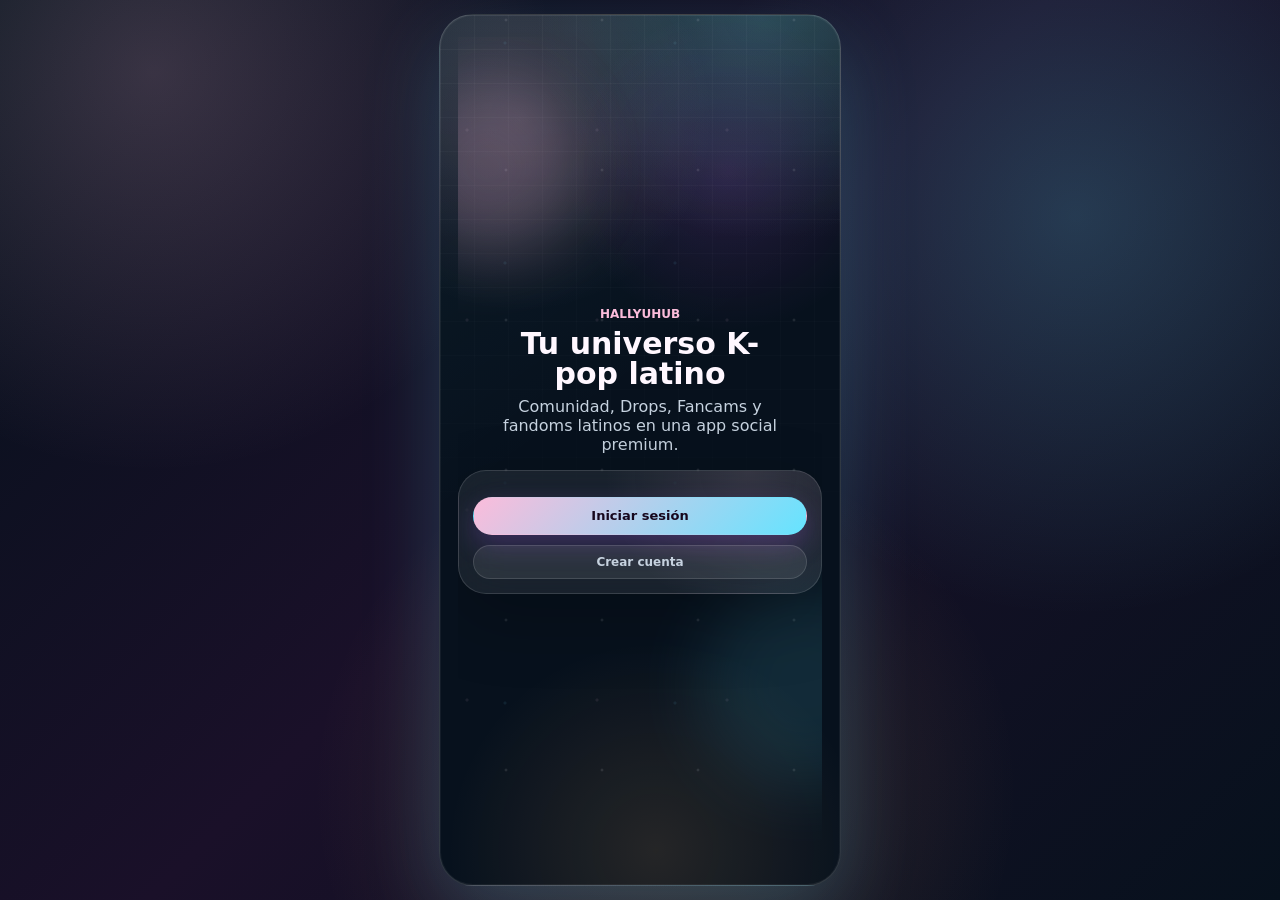
==== commit 2a2ecb36: "Add files via upload" ====
--- a/index.html
+++ b/index.html
@@ -17,10 +17,13 @@
               <h1 id="screen-title">Tu universo K-pop latino</h1>
             </div>
           </div>
-          <button class="icon-button" data-go-view="notifications" aria-label="Notificaciones">
-            <span class="premium-inbox-icon"></span>
-            <span class="notification-dot"></span>
-          </button>
+          <div class="topbar-actions">
+            <button class="sound-toggle active" data-toggle-app-sound aria-label="Sonidos activados">♪</button>
+            <button class="icon-button" data-go-view="notifications" aria-label="Notificaciones">
+              <span class="premium-inbox-icon"></span>
+              <span class="notification-dot"></span>
+            </button>
+          </div>
         </header>
 
         <section id="view" class="view" aria-live="polite"></section>
@@ -34,13 +37,13 @@
             <span class="nav-icon search-icon"></span>
             <span>Buscar</span>
           </button>
-          <button class="nav-item" data-view="trends" aria-label="Trends">
+          <button class="nav-item" data-view="trends" aria-label="Drops">
             <span class="nav-icon play-icon"></span>
-            <span>Trends</span>
+            <span>Drops</span>
           </button>
-          <button class="nav-item publish-nav" data-view="publish" aria-label="Publicar">
-            <span class="nav-icon plus-icon"></span>
-            <span>Publicar</span>
+          <button class="nav-item" data-view="fancams" aria-label="Fancams">
+            <span class="nav-icon fancam-icon"></span>
+            <span>Fancams</span>
           </button>
           <button class="nav-item" data-view="profile" aria-label="Perfil">
             <span class="nav-icon user-icon"></span>
--- a/styles.css
+++ b/styles.css
@@ -202,6 +202,10 @@
   display: none !important;
 }
 
+.hidden-file-input {
+  display: none !important;
+}
+
 .topbar {
   position: relative;
   z-index: 2;
@@ -231,7 +235,7 @@
   min-height: 60px;
   justify-content: flex-start;
   margin: 10px 0 4px;
-  padding: 10px 70px 8px 22px;
+  padding: 10px 100px 8px 22px;
   border: 0;
   border-radius: 0;
   background: linear-gradient(180deg, rgba(8, 3, 17, 0.72), rgba(8, 3, 17, 0));
@@ -321,7 +325,32 @@
   font-weight: 800;
 }
 
-.home-mode .topbar .icon-button {
+.topbar-actions {
+  display: flex;
+  align-items: center;
+  gap: 8px;
+}
+
+.sound-toggle {
+  width: 34px;
+  height: 34px;
+  border: 1px solid rgba(255, 255, 255, 0.12);
+  border-radius: 14px;
+  background: rgba(255, 255, 255, 0.07);
+  color: rgba(255, 255, 255, 0.72);
+  font-size: 14px;
+  font-weight: 1000;
+  backdrop-filter: blur(16px);
+}
+
+.sound-toggle.active {
+  border-color: rgba(101, 228, 255, 0.22);
+  background: linear-gradient(135deg, rgba(251, 188, 219, 0.18), rgba(101, 228, 255, 0.14));
+  color: white;
+  box-shadow: 0 0 18px rgba(101, 228, 255, 0.14);
+}
+
+.home-mode .topbar-actions {
   position: absolute;
   top: 9px;
   right: 18px;
@@ -494,7 +523,7 @@
   z-index: 1;
   height: calc(100% - 166px);
   overflow-y: auto;
-  padding: 6px 18px 18px;
+  padding: 6px 18px 112px;
   scrollbar-width: none;
 }
 
@@ -508,52 +537,221 @@
 
 .profile-mode .view {
   height: calc(100% - 88px);
-  padding: 0 18px 18px;
+  padding: 0 18px 112px;
 }
 
 .auth-screen {
   min-height: 100%;
-  display: flex;
-  flex-direction: column;
-  justify-content: center;
-  gap: 14px;
+  position: relative;
+  display: grid;
+  align-content: center;
+  gap: 16px;
+  overflow: hidden;
+  padding: 18px 0;
 }
 
 .auth-brand {
+  position: relative;
+  z-index: 1;
   text-align: center;
-}
-
-.auth-brand .plush-avatar {
-  margin: 0 auto 14px;
+  display: grid;
+  justify-items: center;
+  gap: 8px;
+}
+
+.auth-logo {
+  width: 58px;
+  height: 58px;
+  border-radius: 20px;
+  box-shadow: 0 0 28px rgba(251, 188, 219, 0.18), 0 0 24px rgba(101, 228, 255, 0.12);
 }
 
 .auth-brand h1 {
-  margin-bottom: 8px;
-  font-size: 29px;
-}
-
-.auth-tabs {
+  margin: 0;
+  max-width: 280px;
+  font-size: 30px;
+  line-height: 1;
+}
+
+.auth-brand p {
+  max-width: 285px;
+  margin: 0;
+}
+
+.auth-glow {
+  position: absolute;
+  border-radius: 50%;
+  filter: blur(34px);
+  opacity: 0.5;
+  pointer-events: none;
+}
+
+.auth-glow-one {
+  width: 180px;
+  height: 180px;
+  left: -60px;
+  top: 40px;
+  background: rgba(251, 188, 219, 0.42);
+}
+
+.auth-glow-two {
+  width: 210px;
+  height: 210px;
+  right: -88px;
+  bottom: 74px;
+  background: rgba(101, 228, 255, 0.24);
+}
+
+.auth-card {
+  position: relative;
+  z-index: 1;
+  border: 1px solid var(--line);
+  border-radius: 28px;
+  background:
+    radial-gradient(circle at 80% 0%, rgba(251, 188, 219, 0.12), transparent 9rem),
+    rgba(255, 255, 255, 0.075);
+  backdrop-filter: blur(24px);
+  padding: 14px;
+  box-shadow: 0 24px 70px rgba(0, 0, 0, 0.24);
+}
+
+.auth-choice-card {
+  display: grid;
+  gap: 10px;
+}
+
+.auth-main-action,
+.auth-secondary-action {
+  min-height: 48px;
+  border-radius: 18px;
+  font-size: 13px;
+}
+
+.auth-back-button {
+  position: absolute;
+  left: 12px;
+  top: 12px;
+  width: 34px;
+  height: 34px;
+  border: 0;
+  border-radius: 50%;
+  background: rgba(255, 255, 255, 0.08);
+  color: white;
+  font-size: 16px;
+}
+
+.auth-card-head {
+  text-align: center;
+  margin: 4px 0 12px;
+}
+
+.auth-card-head span {
+  color: var(--cyan);
+  font-size: 10px;
+  font-weight: 950;
+  text-transform: uppercase;
+}
+
+.auth-card-head h2 {
+  margin: 4px 0 0;
+  font-size: 22px;
+}
+
+.auth-form-stack {
+  gap: 9px;
+}
+
+.auth-form-stack label {
+  font-size: 11px;
+}
+
+.auth-form-stack input {
+  min-height: 44px;
+  border-radius: 16px;
+}
+
+.auth-terms-row {
+  grid-template-columns: auto 1fr;
+  align-items: center;
+  color: rgba(255, 255, 255, 0.72) !important;
+  line-height: 1.25;
+}
+
+.auth-terms-row input {
+  width: 16px !important;
+  height: 16px;
+  min-height: 16px;
+  accent-color: var(--pink);
+}
+
+.auth-submit {
+  width: 100%;
+  min-height: 46px;
+  margin-top: 12px;
+  border-radius: 18px;
+}
+
+.auth-link-button,
+.auth-face-button {
+  width: 100%;
+  border: 0;
+  background: transparent;
+  color: var(--cyan);
+  padding: 11px 0 4px;
+  font-size: 12px;
+  font-weight: 900;
+}
+
+.auth-divider {
+  display: grid;
+  place-items: center;
+  margin: 10px 0;
+  color: var(--muted);
+  font-size: 10px;
+  font-weight: 850;
+}
+
+.auth-divider::before {
+  content: "";
+  width: 100%;
+  border-top: 1px solid rgba(255, 255, 255, 0.1);
+  grid-area: 1 / 1;
+}
+
+.auth-divider span {
+  position: relative;
+  grid-area: 1 / 1;
+  background: rgba(16, 8, 30, 0.9);
+  padding: 0 10px;
+}
+
+.auth-social-grid {
   display: grid;
   grid-template-columns: 1fr 1fr;
   gap: 8px;
-  border: 1px solid var(--line);
-  border-radius: 18px;
+}
+
+.auth-social-grid button,
+.auth-face-button {
+  min-height: 42px;
+  border: 1px solid rgba(255, 255, 255, 0.12);
+  border-radius: 16px;
   background: rgba(255, 255, 255, 0.07);
-  padding: 5px;
-}
-
-.auth-tabs button {
-  min-height: 40px;
-  border: 0;
-  border-radius: 14px;
-  background: transparent;
+  color: white;
+  font-weight: 950;
+}
+
+.auth-face-button {
+  margin-top: 8px;
+  padding: 0 12px;
+}
+
+.auth-after-copy {
+  margin: 10px 2px 0;
   color: var(--muted);
-  font-weight: 900;
-}
-
-.auth-tabs button.active {
-  color: #16071d;
-  background: linear-gradient(135deg, var(--user-accent), var(--violet));
+  font-size: 11px;
+  line-height: 1.35;
+  text-align: center;
 }
 
 .form-stack {
@@ -928,7 +1126,7 @@
 .home-banner-track {
   display: flex;
   width: max-content;
-  animation: bannerSlide 28s cubic-bezier(0.65, 0, 0.35, 1) infinite;
+  animation: bannerSlide 34s linear infinite;
 }
 
 .home-banner {
@@ -944,8 +1142,11 @@
   display: flex;
   flex-direction: column;
   justify-content: flex-end;
+  text-align: left;
+  color: white;
   box-shadow: inset 0 1px 0 rgba(255, 255, 255, 0.22), 0 18px 44px rgba(0, 0, 0, 0.18);
   transition: transform 220ms ease, filter 220ms ease;
+  cursor: pointer;
 }
 
 .home-banner:active {
@@ -971,24 +1172,6 @@
   color: white;
   font-size: 21px;
   line-height: 1.05;
-}
-
-.banner-actions {
-  display: flex;
-  gap: 8px;
-  margin-top: 12px;
-}
-
-.banner-actions button {
-  min-height: 30px;
-  border: 1px solid rgba(255, 255, 255, 0.2);
-  border-radius: 999px;
-  background: rgba(255, 255, 255, 0.16);
-  color: white;
-  padding: 0 11px;
-  font-size: 11px;
-  font-weight: 900;
-  backdrop-filter: blur(12px);
 }
 
 .banner-dots {
@@ -1025,36 +1208,11 @@
 }
 
 @keyframes bannerSlide {
-  0%,
-  10% {
+  0% {
     transform: translateX(0);
   }
-  14%,
-  24% {
-    transform: translateX(calc(-1 * (min(100vw, 430px) - 52px)));
-  }
-  28%,
-  38% {
-    transform: translateX(calc(-2 * (min(100vw, 430px) - 52px)));
-  }
-  42%,
-  52% {
-    transform: translateX(calc(-3 * (min(100vw, 430px) - 52px)));
-  }
-  56%,
-  66% {
-    transform: translateX(calc(-4 * (min(100vw, 430px) - 52px)));
-  }
-  70%,
-  80% {
-    transform: translateX(calc(-5 * (min(100vw, 430px) - 52px)));
-  }
-  84%,
-  94% {
-    transform: translateX(calc(-6 * (min(100vw, 430px) - 52px)));
-  }
   100% {
-    transform: translateX(0);
+    transform: translateX(-50%);
   }
 }
 
@@ -1198,7 +1356,7 @@
   padding: 0;
   box-shadow: none;
   display: grid;
-  gap: 7px;
+  gap: 5px;
   transition: transform 180ms ease;
 }
 
@@ -1215,11 +1373,11 @@
 
 .modern-post-head {
   display: grid;
-  grid-template-columns: 34px 1fr 26px;
+  grid-template-columns: 31px 1fr 24px;
   align-items: center;
   text-align: left;
-  gap: 8px;
-  padding: 0 4px;
+  gap: 7px;
+  padding: 0 3px;
 }
 
 .centered-post-head {
@@ -1240,9 +1398,9 @@
 }
 
 .post-author-avatar {
-  width: 34px;
-  height: 34px;
-  border-radius: 13px;
+  width: 31px;
+  height: 31px;
+  border-radius: 12px;
   box-shadow: 0 0 12px rgba(251, 188, 219, 0.08);
 }
 
@@ -1261,13 +1419,13 @@
 }
 
 .post-menu-button {
-  width: 26px;
-  height: 26px;
-  border: 1px solid rgba(255, 255, 255, 0.1);
-  border-radius: 11px;
-  background: rgba(255, 255, 255, 0.055);
+  width: 24px;
+  height: 24px;
+  border: 1px solid rgba(255, 255, 255, 0.085);
+  border-radius: 10px;
+  background: rgba(255, 255, 255, 0.04);
   color: var(--muted);
-  font-size: 12px;
+  font-size: 11px;
   font-weight: 1000;
 }
 
@@ -1346,29 +1504,29 @@
 
 .post-head h3 {
   margin: 0;
-  font-size: 13px;
+  font-size: 12.5px;
 }
 
 .post-author-copy .muted {
-  font-size: 10px;
+  font-size: 9.5px;
 }
 
 .post-body-card {
-  border: 1px solid rgba(255, 255, 255, 0.085);
-  border-radius: 19px;
+  border: 1px solid rgba(255, 255, 255, 0.072);
+  border-radius: 17px;
   background:
-    linear-gradient(180deg, rgba(255, 255, 255, 0.046), rgba(255, 255, 255, 0.018)),
+    linear-gradient(180deg, rgba(255, 255, 255, 0.038), rgba(255, 255, 255, 0.014)),
     var(--surface);
   backdrop-filter: blur(20px);
-  padding: 9px;
-  box-shadow: 0 10px 24px rgba(0, 0, 0, 0.11), inset 0 1px 0 rgba(255, 255, 255, 0.09);
+  padding: 7px;
+  box-shadow: 0 8px 20px rgba(0, 0, 0, 0.1), inset 0 1px 0 rgba(255, 255, 255, 0.07);
 }
 
 .post-media {
-  min-height: 184px;
-  border-radius: 15px;
+  min-height: 166px;
+  border-radius: 13px;
   background: var(--art);
-  margin-bottom: 8px;
+  margin-bottom: 6px;
   position: relative;
   overflow: hidden;
 }
@@ -1384,8 +1542,8 @@
 }
 
 .featured-post .post-media {
-  min-height: 204px;
-  border-radius: 16px;
+  min-height: 176px;
+  border-radius: 14px;
 }
 
 .post-feature-label {
@@ -1400,7 +1558,7 @@
 }
 
 video.post-media.real-media {
-  min-height: 184px;
+  min-height: 166px;
 }
 
 .post-media::before {
@@ -1425,20 +1583,20 @@
 
 .post-hashtags {
   display: flex;
-  gap: 7px;
+  gap: 6px;
   flex-wrap: wrap;
-  margin: -2px 0 12px;
+  margin: -1px 0 8px;
 }
 
 .post-caption {
-  margin: 0 0 4px;
+  margin: 0 0 3px;
   color: rgba(255, 255, 255, 0.9);
   line-height: 1.35;
   display: -webkit-box;
   -webkit-line-clamp: 2;
   -webkit-box-orient: vertical;
   overflow: hidden;
-  font-size: 12.5px;
+  font-size: 12px;
 }
 
 .post-caption.expanded {
@@ -1459,20 +1617,20 @@
 .post-actions {
   display: flex;
   justify-content: space-between;
-  gap: 5px;
+  gap: 4px;
   color: rgba(255, 255, 255, 0.62);
-  font-size: 11px;
+  font-size: 10.5px;
   font-weight: 800;
 }
 
 .post-actions button {
-  min-height: 28px;
+  min-height: 25px;
   flex: 1;
   border: 0;
   border-radius: 999px;
-  background: rgba(255, 255, 255, 0.045);
+  background: rgba(255, 255, 255, 0.038);
   color: inherit;
-  padding: 0 4px;
+  padding: 0 3px;
   font-weight: 900;
   display: inline-flex;
   justify-content: center;
@@ -1485,7 +1643,7 @@
   border: 0;
   background: transparent;
   color: var(--cyan);
-  padding: 0 0 7px;
+  padding: 0 0 5px;
   font-size: 11px;
   font-weight: 900;
 }
@@ -1498,10 +1656,16 @@
 }
 
 .post-action-save.active,
-.post-action-share.active {
+.post-action-share.active,
+.post-action-star.active {
   color: white;
   border-color: rgba(101, 228, 255, 0.3);
   background: rgba(101, 228, 255, 0.12);
+}
+
+.post-action-star.active {
+  color: #ffe066;
+  box-shadow: 0 0 18px rgba(255, 224, 102, 0.22);
 }
 
 .post-action-star:active span {
@@ -1528,8 +1692,8 @@
 .post-action-comment span,
 .post-action-share span,
 .post-action-save span {
-  width: 17px;
-  height: 17px;
+  width: 15px;
+  height: 15px;
   display: block;
   position: relative;
 }
@@ -1594,12 +1758,68 @@
 }
 
 .comments-panel {
-  margin-top: 9px;
-  padding-top: 9px;
-  border-top: 1px solid rgba(255, 255, 255, 0.075);
-  display: grid;
+  margin-top: 7px;
+  padding: 9px;
+  border: 1px solid rgba(255, 255, 255, 0.075);
+  border-radius: 16px;
+  background: rgba(255, 255, 255, 0.035);
+  display: grid;
+  gap: 7px;
+  animation: commentsIn 180ms ease both;
+  position: static;
+  clear: both;
+}
+
+.post-share-sheet {
+  position: fixed;
+  left: 50%;
+  bottom: 0;
+  z-index: 140;
+  width: min(430px, 100%);
+  transform: translateX(-50%);
+  display: grid;
+  gap: 12px;
+  border: 1px solid rgba(255, 255, 255, 0.13);
+  border-radius: 26px 26px 0 0;
+  background:
+    radial-gradient(circle at 80% 0%, rgba(251, 188, 219, 0.16), transparent 10rem),
+    rgba(10, 4, 22, 0.94);
+  padding: 10px 14px max(16px, env(safe-area-inset-bottom));
+  box-shadow: 0 -24px 80px rgba(0, 0, 0, 0.42);
+  backdrop-filter: blur(24px);
+  animation: sheetUp 180ms ease both;
+}
+
+.share-option-grid {
+  display: grid;
+  grid-template-columns: repeat(2, 1fr);
   gap: 8px;
-  animation: commentsIn 180ms ease both;
+}
+
+.share-option-grid button {
+  min-height: 74px;
+  border: 1px solid rgba(255, 255, 255, 0.095);
+  border-radius: 18px;
+  background: rgba(255, 255, 255, 0.055);
+  color: rgba(255, 255, 255, 0.86);
+  padding: 9px;
+  display: grid;
+  place-items: center;
+  align-content: center;
+  gap: 4px;
+  font-size: 10.5px;
+  font-weight: 900;
+  backdrop-filter: blur(14px);
+}
+
+.share-option-grid button strong,
+.share-option-grid button small {
+  display: block;
+}
+
+.share-option-grid button small {
+  color: var(--muted);
+  font-size: 9px;
 }
 
 @keyframes commentsIn {
@@ -1627,15 +1847,16 @@
 
 .comment-item {
   display: grid;
-  grid-template-columns: 28px minmax(0, 1fr) auto;
+  grid-template-columns: 30px minmax(0, 1fr);
   align-items: start;
-  gap: 7px;
+  gap: 9px;
+  width: 100%;
 }
 
 .comment-item.comment-reply {
-  grid-template-columns: 24px minmax(0, 1fr) auto;
-  margin-left: 30px;
-  padding-left: 9px;
+  grid-template-columns: 24px minmax(0, 1fr);
+  margin-left: 28px;
+  padding-left: 10px;
   border-left: 1px solid rgba(255, 255, 255, 0.08);
 }
 
@@ -1659,6 +1880,7 @@
 
 .comment-main {
   min-width: 0;
+  max-width: 100%;
 }
 
 .comment-meta {
@@ -1713,6 +1935,8 @@
 }
 
 .comment-like {
+  grid-column: 2;
+  justify-self: start;
   min-width: 34px;
   border: 0;
   border-radius: 999px;
@@ -1720,16 +1944,16 @@
   color: rgba(255, 255, 255, 0.56);
   padding: 1px 0;
   display: inline-flex;
-  flex-direction: column;
+  flex-direction: row;
   align-items: center;
-  gap: 1px;
+  gap: 4px;
   font-size: 10px;
   font-weight: 900;
   transition: transform 160ms ease, color 160ms ease, text-shadow 160ms ease;
 }
 
 .comment-like span {
-  font-size: 13px;
+  font-size: 12px;
   line-height: 1;
 }
 
@@ -1813,28 +2037,26 @@
 }
 
 .story-viewer {
-  position: absolute;
+  position: fixed;
   inset: 0;
-  z-index: 20;
+  z-index: 130;
   background:
-    linear-gradient(180deg, rgba(3, 2, 8, 0.38), rgba(3, 2, 8, 0.92)),
-    var(--story-art),
-    radial-gradient(circle at 50% 20%, rgba(251, 188, 219, 0.14), transparent 36%),
-    rgba(3, 2, 8, 0.9);
+    linear-gradient(180deg, rgba(1, 1, 6, 0.98), rgba(1, 1, 6, 0.98)),
+    var(--story-art);
   background-size: cover;
-  backdrop-filter: blur(22px) saturate(1.18);
+  backdrop-filter: blur(8px) saturate(1.08);
   display: grid;
   place-items: center;
-  padding: 18px;
-  animation: storyViewerIn 280ms cubic-bezier(0.2, 0.8, 0.2, 1) both;
+  padding: 0;
+  animation: storyViewerIn 200ms cubic-bezier(0.2, 0.8, 0.2, 1) both;
 }
 
 .story-progress {
   position: absolute;
-  top: 16px;
-  left: 18px;
-  right: 58px;
-  height: 5px;
+  top: max(8px, env(safe-area-inset-top));
+  left: max(10px, env(safe-area-inset-left));
+  right: 50px;
+  height: 2px;
   border-radius: 999px;
   display: flex;
   gap: 5px;
@@ -1864,7 +2086,7 @@
   height: 100%;
   border-radius: inherit;
   background: linear-gradient(90deg, var(--pink), var(--cyan), white);
-  animation: storyProgress 5.6s linear forwards;
+  animation: storyProgress 4.2s linear forwards;
 }
 
 @keyframes storyProgress {
@@ -1878,8 +2100,8 @@
 
 @keyframes storyViewerIn {
   from {
-    opacity: 0;
-    transform: scale(1.02);
+    opacity: 1;
+    transform: scale(1);
   }
   to {
     opacity: 1;
@@ -1889,26 +2111,27 @@
 
 .story-close {
   position: absolute;
-  top: 8px;
-  right: 14px;
-  width: 38px;
-  height: 38px;
+  top: max(15px, calc(env(safe-area-inset-top) + 6px));
+  right: max(12px, env(safe-area-inset-right));
+  width: 30px;
+  height: 30px;
   border: 0;
   border-radius: 50%;
-  background: rgba(255, 255, 255, 0.12);
+  background: rgba(0, 0, 0, 0.26);
   color: white;
   font-weight: 1000;
   z-index: 7;
+  backdrop-filter: blur(14px);
 }
 
 .story-tap-zone {
   position: absolute;
-  top: 54px;
-  bottom: 92px;
+  top: 0;
+  bottom: 0;
   width: 50%;
   border: 0;
   background: transparent;
-  z-index: 5;
+  z-index: 1;
 }
 
 .story-tap-zone.left {
@@ -1922,20 +2145,20 @@
 .story-full-card {
   position: relative;
   z-index: 2;
-  width: 100%;
-  height: calc(100% - 38px);
-  border-radius: 30px;
+  width: min(100vw, 430px);
+  height: 100dvh;
+  border-radius: 0;
   overflow: hidden;
   background:
-    radial-gradient(circle at 30% 18%, rgba(255, 255, 255, 0.12), transparent 9rem),
-    linear-gradient(180deg, rgba(0, 0, 0, 0.08), rgba(0, 0, 0, 0.7)),
+    linear-gradient(180deg, rgba(0, 0, 0, 0.42), transparent 20%, transparent 60%, rgba(0, 0, 0, 0.7)),
     var(--art);
-  padding: 18px;
+  padding: max(40px, calc(env(safe-area-inset-top) + 32px)) 13px max(18px, env(safe-area-inset-bottom));
   display: flex;
   flex-direction: column;
   justify-content: space-between;
-  box-shadow: 0 26px 80px rgba(0, 0, 0, 0.48);
-  animation: storySlideIn 340ms cubic-bezier(0.2, 0.8, 0.2, 1) both;
+  box-shadow: 0 0 90px rgba(0, 0, 0, 0.54);
+  animation: storySlideIn 160ms cubic-bezier(0.2, 0.8, 0.2, 1) both;
+  pointer-events: none;
 }
 
 .story-slide-prev .story-full-card {
@@ -1943,13 +2166,7 @@
 }
 
 .story-full-card::before {
-  content: "";
-  position: absolute;
-  inset: 82px 34px 210px;
-  border-radius: 30px;
-  background: rgba(255, 255, 255, 0.18);
-  box-shadow: inset 0 0 0 2px rgba(255, 255, 255, 0.2);
-  transform: rotate(-4deg);
+  display: none;
 }
 
 .story-full-card::after {
@@ -1957,13 +2174,8 @@
   position: absolute;
   inset: 0;
   pointer-events: none;
-  background-image:
-    radial-gradient(circle, rgba(255, 255, 255, 0.34) 0 1px, transparent 2px),
-    radial-gradient(circle, rgba(251, 188, 219, 0.28) 0 1px, transparent 2px);
-  background-size: 88px 118px, 134px 164px;
-  background-position: 14px 28px, 72px 104px;
-  opacity: 0.26;
-  animation: storySparkle 8s linear infinite;
+  background: linear-gradient(180deg, rgba(0, 0, 0, 0.46), transparent 22%, transparent 64%, rgba(0, 0, 0, 0.68));
+  z-index: 0;
 }
 
 .story-full-head,
@@ -1971,43 +2183,35 @@
 .story-interactions,
 .story-composer-sheet {
   position: relative;
-  z-index: 1;
+  z-index: 4;
+  pointer-events: auto;
 }
 
 .story-full-head {
   display: flex;
   align-items: center;
-  gap: 10px;
+  gap: 7px;
+  max-width: calc(100% - 44px);
 }
 
 .story-music-pill {
   position: relative;
-  z-index: 1;
+  z-index: 4;
   width: fit-content;
   max-width: 100%;
   border: 1px solid rgba(255, 255, 255, 0.16);
   border-radius: 999px;
-  background: rgba(255, 255, 255, 0.12);
+  background: rgba(0, 0, 0, 0.22);
   color: rgba(255, 255, 255, 0.9);
   backdrop-filter: blur(14px);
-  padding: 7px 10px;
-  font-size: 11px;
+  padding: 5px 8px;
+  font-size: 10px;
   font-weight: 900;
   box-shadow: 0 0 18px rgba(251, 188, 219, 0.15);
 }
 
 .live-fandom-pill {
-  position: relative;
-  z-index: 1;
-  width: fit-content;
-  border: 1px solid rgba(255, 255, 255, 0.14);
-  border-radius: 999px;
-  background: rgba(8, 3, 17, 0.28);
-  color: rgba(255, 255, 255, 0.86);
-  padding: 7px 10px;
-  font-size: 11px;
-  font-weight: 900;
-  backdrop-filter: blur(14px);
+  display: none;
 }
 
 .live-fandom-pill span {
@@ -2027,15 +2231,15 @@
 }
 
 .small-ring {
-  width: 46px;
-  height: 46px;
+  width: 34px;
+  height: 34px;
   margin: 0;
 }
 
 .story-avatar.small {
-  width: 39px;
-  height: 39px;
-  border-radius: 15px;
+  width: 29px;
+  height: 29px;
+  border-radius: 11px;
 }
 
 .story-full-head h3,
@@ -2045,51 +2249,77 @@
 
 .story-full-head p {
   color: rgba(255, 255, 255, 0.76);
-  font-size: 12px;
+  font-size: 10.5px;
+}
+
+.story-full-head h3 {
+  font-size: 12.5px;
+}
+
+.story-full-copy {
+  width: fit-content;
+  max-width: min(78%, 300px);
+  border-radius: 16px;
+  background: rgba(0, 0, 0, 0.18);
+  backdrop-filter: blur(12px);
+  padding: 8px 10px;
+  text-shadow: 0 2px 12px rgba(0, 0, 0, 0.45);
 }
 
 .story-full-copy h2 {
-  margin-bottom: 8px;
-  color: white;
-  font-size: 29px;
-  line-height: 1;
+  margin: 0 0 4px;
+  color: white;
+  font-size: 16px;
+  line-height: 1.08;
 }
 
 .story-full-copy p {
   color: rgba(255, 255, 255, 0.82);
+  font-size: 11.5px;
+  line-height: 1.3;
+  margin: 0;
 }
 
 .story-interactions {
   display: flex;
   align-items: center;
-  gap: 10px;
+  gap: 8px;
   border: 0;
   border-radius: 0;
   background: transparent;
   backdrop-filter: none;
   padding: 0;
+  position: relative;
+  z-index: 4;
+}
+
+@media (min-width: 520px) {
+  .story-full-card {
+    height: min(100dvh, 780px);
+    border-radius: 28px;
+  }
 }
 
 .story-like-line {
   display: flex;
   align-items: center;
-  gap: 10px;
+  gap: 7px;
 }
 
 .story-like-line strong {
-  font-size: 13px;
+  font-size: 11.5px;
   color: rgba(255, 255, 255, 0.78);
 }
 
 .story-star {
-  width: 54px;
-  height: 54px;
+  width: 44px;
+  height: 44px;
   border: 1px solid rgba(255, 255, 255, 0.22);
   border-radius: 50%;
   background: rgba(8, 3, 17, 0.28);
   backdrop-filter: blur(14px);
   color: white;
-  font-size: 28px;
+  font-size: 23px;
   text-shadow: 0 0 18px rgba(255, 255, 255, 0.44);
   transition: transform 180ms ease, color 180ms ease, box-shadow 180ms ease, background 180ms ease;
 }
@@ -2188,15 +2418,15 @@
 }
 
 .story-reply-trigger {
-  min-height: 42px;
+  min-height: 38px;
   flex: 1;
   border: 1px solid rgba(255, 255, 255, 0.14);
   border-radius: 999px;
   background: rgba(8, 3, 17, 0.36);
   color: rgba(255, 255, 255, 0.82);
-  padding: 0 14px;
+  padding: 0 12px;
   text-align: left;
-  font-size: 13px;
+  font-size: 12px;
   font-weight: 850;
   backdrop-filter: blur(16px);
 }
@@ -2217,9 +2447,12 @@
 
 .quick-reactions {
   display: flex;
-  flex-wrap: wrap;
-  gap: 8px;
+  flex-wrap: nowrap;
+  gap: 6px;
   font-size: 11px;
+  overflow-x: auto;
+  padding-bottom: 1px;
+  scrollbar-width: none;
 }
 
 .quick-reactions button {
@@ -2229,8 +2462,8 @@
     linear-gradient(135deg, rgba(255, 255, 255, 0.13), rgba(255, 255, 255, 0.055)),
     rgba(255, 255, 255, 0.08);
   color: rgba(255, 255, 255, 0.92);
-  padding: 7px 9px;
-  font-size: 11px;
+  padding: 6px 8px;
+  font-size: 10.5px;
   font-weight: 850;
   backdrop-filter: blur(12px);
   box-shadow: inset 0 1px 0 rgba(255, 255, 255, 0.12);
@@ -2246,7 +2479,7 @@
 .story-comment-box {
   display: grid;
   grid-template-columns: 1fr auto;
-  gap: 8px;
+  gap: 6px;
 }
 
 .story-comment-box input {
@@ -2277,15 +2510,30 @@
   left: 0;
   right: 0;
   bottom: 0;
-  border-radius: 28px 28px 0 0;
+  border-radius: 24px 24px 0 0;
   border: 1px solid rgba(255, 255, 255, 0.14);
   background:
     linear-gradient(180deg, rgba(255, 255, 255, 0.11), rgba(255, 255, 255, 0.055)),
     rgba(8, 3, 17, 0.82);
   backdrop-filter: blur(24px);
-  padding: 10px 14px 14px;
+  padding: 9px 12px 12px;
   box-shadow: 0 -20px 60px rgba(0, 0, 0, 0.34), 0 0 30px rgba(251, 188, 219, 0.11);
   animation: sheetUp 220ms ease-out both;
+}
+
+.story-composer-sheet .story-decorations,
+.story-composer-sheet .composer-tools {
+  display: flex;
+  gap: 6px;
+  overflow-x: auto;
+  scrollbar-width: none;
+}
+
+.story-composer-sheet .story-decorations button {
+  white-space: nowrap;
+  min-height: 28px;
+  padding: 0 8px;
+  font-size: 10px;
 }
 
 .report-sheet {
@@ -2387,8 +2635,9 @@
   display: grid;
   place-items: stretch;
   background:
-    radial-gradient(circle at 20% 0%, rgba(251, 188, 219, 0.12), transparent 34%),
-    rgba(3, 2, 8, 0.94);
+    radial-gradient(circle at 18% 0%, rgba(251, 188, 219, 0.09), transparent 32%),
+    radial-gradient(circle at 88% 18%, rgba(101, 228, 255, 0.07), transparent 28%),
+    rgba(1, 1, 6, 0.97);
   backdrop-filter: blur(18px);
   padding: 0;
 }
@@ -2400,15 +2649,15 @@
   border-radius: 0;
   border: 0;
   background: transparent;
-  padding: 14px;
+  padding: 10px 10px 12px;
   box-shadow: none;
   animation: sheetUp 220ms ease-out both;
 }
 
 .fullscreen-editor {
   display: grid;
-  grid-template-rows: 46px minmax(0, 1fr);
-  gap: 10px;
+  grid-template-rows: 40px minmax(0, 1fr);
+  gap: 6px;
 }
 
 .story-editor-topbar {
@@ -2422,15 +2671,17 @@
 
 .story-editor-topbar strong {
   color: white;
-  font-size: 15px;
+  font-size: 13px;
   text-align: center;
+  letter-spacing: 0;
+  opacity: 0.78;
 }
 
 .story-editor-topbar button {
-  min-height: 36px;
+  min-height: 34px;
   border: 1px solid rgba(255, 255, 255, 0.12);
   border-radius: 999px;
-  background: rgba(255, 255, 255, 0.09);
+  background: rgba(255, 255, 255, 0.075);
   color: white;
   padding: 0 13px;
   font-size: 12px;
@@ -2439,28 +2690,34 @@
 }
 
 .story-editor-topbar button:last-child {
-  background: linear-gradient(135deg, rgba(251, 188, 219, 0.95), rgba(101, 228, 255, 0.82));
+  min-height: 36px;
+  padding: 0 16px;
+  background: linear-gradient(135deg, rgba(251, 188, 219, 0.98), rgba(101, 228, 255, 0.88));
   color: #16071d;
   border-color: transparent;
+  box-shadow: 0 12px 30px rgba(251, 188, 219, 0.2), 0 0 22px rgba(101, 228, 255, 0.12);
 }
 
 .story-editor-preview {
-  width: min(100%, 390px);
-  height: min(100%, calc((100vw - 28px) * 1.68));
-  max-height: calc(100dvh - 86px);
+  width: min(calc(100vw - 20px), 430px);
+  height: min(calc(100dvh - 62px), calc((100vw - 20px) * 1.82));
+  max-height: calc(100dvh - 62px);
   min-height: 0;
   justify-self: center;
   align-self: center;
-  border-radius: 30px;
+  border-radius: 32px;
   background: var(--art);
-  padding: 22px;
+  padding: 24px 22px;
   display: grid;
   align-content: end;
   gap: 8px;
   position: relative;
   overflow: hidden;
   margin: 0;
-  box-shadow: 0 28px 70px rgba(0, 0, 0, 0.42), 0 0 34px rgba(251, 188, 219, 0.12);
+  box-shadow:
+    0 34px 90px rgba(0, 0, 0, 0.58),
+    0 0 0 1px rgba(255, 255, 255, 0.08),
+    0 0 40px rgba(251, 188, 219, 0.13);
 }
 
 .story-editor-preview::before {
@@ -2488,6 +2745,7 @@
 
 .story-full-media {
   border-radius: inherit;
+  opacity: 1;
 }
 
 .story-layer-stage {
@@ -2511,31 +2769,100 @@
   cursor: grab;
   touch-action: none;
   user-select: none;
-  filter: drop-shadow(0 0 14px rgba(255, 255, 255, 0.42));
+  filter: drop-shadow(0 0 12px rgba(255, 255, 255, 0.38)) drop-shadow(0 0 18px rgba(251, 188, 219, 0.16));
+  transition: transform 160ms ease, filter 160ms ease;
+  max-width: 78%;
+  overflow-wrap: anywhere;
+  text-align: center;
+}
+
+.story-layer img {
+  width: 1.8em;
+  height: 1.8em;
+  object-fit: contain;
+  display: block;
+}
+
+.story-layer.text-layer {
+  padding: 0.18em 0.34em;
+  border-radius: 0.55em;
+  background: rgba(0, 0, 0, 0.2);
+  text-shadow: 0 2px 12px rgba(0, 0, 0, 0.58);
+  font-weight: 900;
+  line-height: 1.08;
+}
+
+.story-layer.text-layer.bold {
+  background: rgba(0, 0, 0, 0.32);
+  font-weight: 1000;
+}
+
+.story-layer.text-layer.glow {
+  background: rgba(255, 255, 255, 0.1);
+  text-shadow: 0 0 16px currentColor, 0 2px 10px rgba(0, 0, 0, 0.58);
+}
+
+.story-layer.text-layer.neon {
+  background: rgba(10, 5, 18, 0.34);
+  box-shadow: 0 0 18px currentColor;
+}
+
+.story-layer.text-layer.soft {
+  background: rgba(251, 188, 219, 0.18);
+}
+
+.story-layer.text-layer.dark {
+  background: rgba(0, 0, 0, 0.48);
+}
+
+.animated-sticker {
+  animation: stickerFloat 2.8s ease-in-out infinite;
+}
+
+@keyframes stickerFloat {
+  0%,
+  100% {
+    margin-top: 0;
+  }
+  50% {
+    margin-top: -8px;
+  }
 }
 
 button.story-layer.selected {
-  outline: 2px solid rgba(101, 228, 255, 0.7);
-  outline-offset: 7px;
+  outline: 1px solid rgba(101, 228, 255, 0.68);
+  outline-offset: 6px;
   border-radius: 999px;
+  filter: drop-shadow(0 0 16px rgba(101, 228, 255, 0.46)) drop-shadow(0 0 24px rgba(251, 188, 219, 0.28));
+  animation: selectedStickerPulse 1.8s ease-in-out infinite;
 }
 
 button.story-layer:active {
   cursor: grabbing;
 }
 
+@keyframes selectedStickerPulse {
+  0%,
+  100% {
+    outline-color: rgba(101, 228, 255, 0.48);
+  }
+  50% {
+    outline-color: rgba(251, 188, 219, 0.76);
+  }
+}
+
 .story-music-sticker {
   position: absolute;
-  right: 18px;
-  top: 74px;
+  right: 12px;
+  top: max(56px, calc(env(safe-area-inset-top) + 46px));
   z-index: 4;
   border: 1px solid rgba(255, 255, 255, 0.18);
   border-radius: 999px;
   background: rgba(10, 5, 18, 0.44);
   color: white;
   backdrop-filter: blur(14px);
-  padding: 7px 10px;
-  font-size: 11px;
+  padding: 6px 9px;
+  font-size: 10px;
   font-weight: 950;
   box-shadow: 0 0 18px rgba(101, 228, 255, 0.14);
 }
@@ -2568,75 +2895,55 @@
 
 .story-tool-rail {
   position: absolute;
-  right: 14px;
-  top: 76px;
+  right: 12px;
+  top: 64px;
   z-index: 14;
   display: grid;
-  gap: 9px;
+  gap: 6px;
 }
 
 .story-tool-rail button {
-  width: 48px;
-  min-height: 48px;
+  width: 38px;
+  min-height: 38px;
   border: 1px solid rgba(255, 255, 255, 0.13);
-  border-radius: 18px;
-  background: rgba(10, 5, 18, 0.36);
-  color: white;
-  backdrop-filter: blur(18px);
+  border-radius: 15px;
+  background: rgba(10, 5, 18, 0.42);
+  color: white;
+  backdrop-filter: blur(20px) saturate(1.08);
   display: grid;
   place-items: center;
-  gap: 1px;
-  padding: 6px 0;
-  box-shadow: 0 10px 24px rgba(0, 0, 0, 0.22);
+  padding: 0;
+  box-shadow: 0 8px 22px rgba(0, 0, 0, 0.26), inset 0 1px 0 rgba(255, 255, 255, 0.08);
+  transition: transform 150ms ease, background 150ms ease, box-shadow 150ms ease;
+}
+
+.story-tool-rail button:active {
+  transform: scale(0.94);
+  background: rgba(255, 255, 255, 0.12);
+  box-shadow: 0 0 22px rgba(101, 228, 255, 0.16);
 }
 
 .story-tool-rail span {
-  font-size: 18px;
+  font-size: 17px;
   font-weight: 1000;
 }
 
 .story-tool-rail small {
-  font-size: 8px;
-  font-weight: 900;
-  opacity: 0.78;
-}
-
-.story-editor-status {
-  position: absolute;
-  left: 16px;
-  right: 78px;
-  bottom: 18px;
-  z-index: 13;
-  display: flex;
-  gap: 8px;
-  overflow-x: auto;
-}
-
-.story-editor-status button {
-  min-height: 34px;
-  flex: 0 0 auto;
-  border: 1px solid rgba(255, 255, 255, 0.12);
-  border-radius: 999px;
-  background: rgba(10, 5, 18, 0.4);
-  color: rgba(255, 255, 255, 0.9);
-  padding: 0 11px;
-  backdrop-filter: blur(18px);
-  font-size: 10.5px;
-  font-weight: 900;
+  display: none;
 }
 
 .story-floating-panel {
   position: absolute;
-  left: 12px;
-  right: 12px;
-  bottom: 14px;
+  left: 18px;
+  right: 18px;
+  bottom: 18px;
   z-index: 20;
   border: 1px solid rgba(255, 255, 255, 0.13);
-  border-radius: 24px;
-  background: rgba(9, 4, 18, 0.78);
-  backdrop-filter: blur(24px);
-  padding: 12px;
-  box-shadow: 0 -18px 54px rgba(0, 0, 0, 0.36), 0 0 24px rgba(101, 228, 255, 0.09);
+  border-radius: 22px;
+  background: rgba(9, 4, 18, 0.68);
+  backdrop-filter: blur(26px) saturate(1.12);
+  padding: 10px;
+  box-shadow: 0 -18px 54px rgba(0, 0, 0, 0.42), 0 0 24px rgba(101, 228, 255, 0.08);
   animation: sheetUp 190ms ease-out both;
 }
 
@@ -2650,7 +2957,7 @@
 
 .story-panel-head strong {
   color: white;
-  font-size: 13px;
+  font-size: 12px;
 }
 
 .story-panel-head button {
@@ -2658,8 +2965,8 @@
   border-radius: 999px;
   background: rgba(255, 255, 255, 0.09);
   color: white;
-  padding: 7px 10px;
-  font-size: 11px;
+  padding: 6px 10px;
+  font-size: 10.5px;
   font-weight: 950;
 }
 
@@ -2669,8 +2976,9 @@
   gap: 7px;
 }
 
-.story-upload-grid label {
-  min-height: 58px;
+.story-upload-grid label,
+.story-upload-grid button {
+  min-height: 52px;
   border: 1px dashed rgba(255, 255, 255, 0.16);
   border-radius: 16px;
   background: rgba(255, 255, 255, 0.055);
@@ -2709,7 +3017,7 @@
   border-radius: 15px;
   background: rgba(255, 255, 255, 0.06);
   color: white;
-  padding: 11px 12px;
+  padding: 10px 12px;
   outline: 0;
 }
 
@@ -2736,7 +3044,7 @@
   border-radius: 999px;
   background: rgba(255, 255, 255, 0.055);
   color: rgba(255, 255, 255, 0.86);
-  padding: 8px 11px;
+  padding: 7px 10px;
   white-space: nowrap;
   font-size: 11px;
   font-weight: 900;
@@ -2748,26 +3056,51 @@
   background: linear-gradient(135deg, var(--pink), var(--cyan));
 }
 
+.color-row button {
+  width: 32px;
+  height: 32px;
+  padding: 0;
+  background: var(--swatch);
+  border-color: rgba(255, 255, 255, 0.38);
+}
+
+.custom-sticker-upload {
+  min-height: 40px;
+  border: 1px dashed rgba(255, 255, 255, 0.18);
+  border-radius: 16px;
+  background: rgba(255, 255, 255, 0.055);
+  color: white;
+  display: grid;
+  place-items: center;
+  margin-top: 9px;
+  font-size: 11px;
+  font-weight: 950;
+}
+
+.custom-sticker-upload input {
+  display: none;
+}
+
 .story-layer-controls {
   display: grid;
   gap: 8px;
   border: 1px solid rgba(255, 255, 255, 0.09);
   border-radius: 18px;
-  background: rgba(255, 255, 255, 0.045);
-  padding: 10px;
+  background: rgba(10, 5, 18, 0.58);
+  padding: 9px;
   margin-top: 10px;
 }
 
 .floating-adjust {
   position: absolute;
-  left: 14px;
-  right: 76px;
-  bottom: 58px;
+  left: 16px;
+  right: 64px;
+  bottom: 16px;
   z-index: 18;
   max-width: 350px;
   margin: 0;
   backdrop-filter: blur(20px);
-  background: rgba(10, 5, 18, 0.52);
+  background: rgba(10, 5, 18, 0.58);
 }
 
 .story-layer-controls div {
@@ -2813,7 +3146,7 @@
 }
 
 .compact-music-list {
-  max-height: 210px;
+  max-height: 178px;
   overflow-y: auto;
 }
 
@@ -2851,6 +3184,28 @@
   margin-top: 14px;
 }
 
+@media (min-width: 520px) {
+  .story-editor-card {
+    padding: 14px;
+  }
+
+  .story-editor-preview {
+    width: min(420px, calc(100vw - 116px));
+    height: min(calc(100dvh - 78px), 760px);
+  }
+
+  .story-tool-rail {
+    right: max(18px, calc((100vw - 500px) / 2));
+  }
+
+  .story-floating-panel {
+    left: 50%;
+    right: auto;
+    width: min(390px, calc(100vw - 34px));
+    transform: translateX(-50%);
+  }
+}
+
 .compact-story-edit {
   width: 100%;
   min-height: 34px;
@@ -2937,8 +3292,8 @@
 
 @keyframes storySlideIn {
   from {
-    opacity: 0;
-    transform: translateX(26px) scale(0.98);
+    opacity: 1;
+    transform: translateX(18px) scale(1);
   }
   to {
     opacity: 1;
@@ -2968,8 +3323,8 @@
 
 @keyframes storySlideInPrev {
   from {
-    opacity: 0;
-    transform: translateX(-26px) scale(0.98);
+    opacity: 1;
+    transform: translateX(-18px) scale(1);
   }
   to {
     opacity: 1;
@@ -2996,7 +3351,7 @@
   }
 
   .quick-reactions button:hover,
-  .banner-actions button:hover,
+  .home-banner:hover,
   .post-actions button:hover {
     color: white;
     box-shadow: 0 0 18px rgba(251, 188, 219, 0.16);
@@ -3396,8 +3751,74 @@
   padding: 14px;
 }
 
+.refined-publish-card {
+  display: grid;
+  gap: 14px;
+  border-radius: 24px;
+  background:
+    radial-gradient(circle at 88% 0%, rgba(251, 188, 219, 0.12), transparent 9rem),
+    rgba(255, 255, 255, 0.07);
+}
+
+.publish-header {
+  display: grid;
+  grid-template-columns: auto 1fr auto;
+  gap: 10px;
+  align-items: center;
+}
+
+.publish-header h2,
+.publish-header p {
+  margin: 0;
+}
+
+.publish-header h2 {
+  font-size: 20px;
+  line-height: 1.05;
+}
+
+.publish-back,
+.story-mini-button {
+  min-height: 34px;
+  border-radius: 999px;
+  padding: 0 12px;
+  font-size: 11px;
+  font-weight: 950;
+}
+
+.story-mini-button {
+  border: 1px solid rgba(251, 188, 219, 0.22);
+  background: rgba(251, 188, 219, 0.12);
+  color: white;
+}
+
+.publish-author {
+  margin: 0;
+  padding: 10px;
+  border: 1px solid rgba(255, 255, 255, 0.1);
+  border-radius: 18px;
+  background: rgba(255, 255, 255, 0.045);
+}
+
+.publish-field {
+  display: grid;
+  gap: 7px;
+  color: var(--muted);
+  font-size: 11px;
+  font-weight: 950;
+}
+
 .publish-card textarea {
-  min-height: 130px;
+  min-height: 104px;
+  width: 100%;
+  border: 1px solid var(--line);
+  border-radius: 18px;
+  background: rgba(255, 255, 255, 0.08);
+  color: var(--text);
+  padding: 12px;
+  font: inherit;
+  font-size: 13px;
+  resize: vertical;
 }
 
 .publish-card select {
@@ -3470,6 +3891,474 @@
   display: block;
 }
 
+.publish-studio {
+  min-height: calc(100dvh - 24px);
+  display: grid;
+  grid-template-rows: auto auto auto auto 1fr auto;
+  gap: 12px;
+  border-radius: 28px;
+  background:
+    radial-gradient(circle at 18% 4%, rgba(251, 188, 219, 0.14), transparent 10rem),
+    radial-gradient(circle at 90% 12%, rgba(101, 228, 255, 0.12), transparent 11rem),
+    rgba(8, 4, 20, 0.92);
+  padding: 12px;
+  box-shadow: inset 0 1px 0 rgba(255, 255, 255, 0.1);
+}
+
+.publish-studio-top,
+.publish-bottom-actions,
+.publish-success-actions {
+  display: grid;
+  grid-template-columns: auto 1fr auto;
+  align-items: center;
+  gap: 10px;
+}
+
+.publish-studio-top h2,
+.publish-studio-top p {
+  margin: 0;
+}
+
+.publish-studio-top h2 {
+  font-size: 20px;
+  line-height: 1.05;
+}
+
+.publish-icon-close,
+.publish-primary-mini {
+  min-height: 34px;
+  border: 0;
+  border-radius: 999px;
+  color: white;
+  font-weight: 950;
+}
+
+.publish-icon-close {
+  width: 34px;
+  background: rgba(255, 255, 255, 0.08);
+  font-size: 22px;
+}
+
+.publish-primary-mini {
+  padding: 0 13px;
+  background: linear-gradient(135deg, var(--pink), var(--cyan));
+  color: #16071d;
+}
+
+.publish-file-input {
+  display: none;
+}
+
+.publish-preview-shell {
+  min-height: min(56dvh, 520px);
+  border-radius: 28px;
+  overflow: hidden;
+  background: rgba(255, 255, 255, 0.055);
+  border: 1px solid rgba(255, 255, 255, 0.1);
+  box-shadow: 0 20px 50px rgba(0, 0, 0, 0.28);
+}
+
+.publish-upload-hero {
+  width: 100%;
+  min-height: min(56dvh, 520px);
+  border: 1px dashed rgba(251, 188, 219, 0.45);
+  border-radius: 28px;
+  background:
+    radial-gradient(circle at 50% 20%, rgba(251, 188, 219, 0.18), transparent 9rem),
+    rgba(255, 255, 255, 0.055);
+  color: white;
+  display: grid;
+  place-items: center;
+  align-content: center;
+  gap: 9px;
+  text-align: center;
+  padding: 24px;
+}
+
+.publish-upload-hero span {
+  width: 58px;
+  height: 58px;
+  display: grid;
+  place-items: center;
+  border-radius: 50%;
+  background: linear-gradient(135deg, var(--pink), var(--cyan));
+  color: #16071d;
+  font-size: 34px;
+  font-weight: 800;
+  box-shadow: 0 0 32px rgba(251, 188, 219, 0.22);
+}
+
+.publish-upload-hero strong,
+.publish-upload-hero small {
+  display: block;
+}
+
+.publish-upload-hero strong {
+  font-size: 19px;
+}
+
+.publish-upload-hero small {
+  max-width: 260px;
+  color: rgba(255, 255, 255, 0.66);
+  font-size: 12px;
+  line-height: 1.35;
+}
+
+.publish-preview-media {
+  position: relative;
+  height: min(56dvh, 520px);
+  overflow: hidden;
+}
+
+.publish-preview-media img,
+.publish-preview-media video {
+  width: 100%;
+  height: 100%;
+  object-fit: cover;
+  display: block;
+}
+
+.publish-preview-actions {
+  position: absolute;
+  right: 10px;
+  top: 10px;
+  display: flex;
+  gap: 7px;
+}
+
+.publish-preview-actions button,
+.publish-filter-badge {
+  border: 1px solid rgba(255, 255, 255, 0.14);
+  border-radius: 999px;
+  background: rgba(7, 3, 16, 0.42);
+  color: white;
+  backdrop-filter: blur(16px);
+  padding: 7px 10px;
+  font-size: 10px;
+  font-weight: 950;
+}
+
+.publish-filter-badge {
+  position: absolute;
+  left: 10px;
+  bottom: 10px;
+}
+
+.publish-type-tabs,
+.publish-filter-row {
+  display: flex;
+  gap: 7px;
+  overflow-x: auto;
+  scrollbar-width: none;
+}
+
+.publish-type-tabs::-webkit-scrollbar,
+.publish-filter-row::-webkit-scrollbar {
+  display: none;
+}
+
+.publish-type-tabs button,
+.publish-filter-row button {
+  flex: 0 0 auto;
+  min-height: 34px;
+  border: 1px solid rgba(255, 255, 255, 0.12);
+  border-radius: 999px;
+  background: rgba(255, 255, 255, 0.065);
+  color: rgba(255, 255, 255, 0.74);
+  padding: 0 12px;
+  font-size: 11px;
+  font-weight: 950;
+}
+
+.publish-type-tabs button.active,
+.publish-filter-row button.active {
+  border-color: transparent;
+  background: linear-gradient(135deg, var(--pink), var(--cyan));
+  color: #16071d;
+}
+
+.publish-filter-row button {
+  display: inline-flex;
+  align-items: center;
+  gap: 7px;
+}
+
+.filter-dot {
+  width: 18px;
+  height: 18px;
+  border-radius: 50%;
+  background: linear-gradient(135deg, #fbbcdb, #65e4ff);
+  box-shadow: inset 0 0 0 1px rgba(255, 255, 255, 0.3);
+}
+
+.publish-fields-card {
+  display: grid;
+  gap: 11px;
+  border: 1px solid rgba(255, 255, 255, 0.1);
+  border-radius: 24px;
+  background: rgba(255, 255, 255, 0.06);
+  padding: 12px;
+  backdrop-filter: blur(18px);
+}
+
+.publish-author-row {
+  display: flex;
+  align-items: center;
+  gap: 9px;
+}
+
+.publish-author-row strong,
+.publish-author-row span {
+  display: block;
+}
+
+.publish-author-row span {
+  color: var(--muted);
+  font-size: 11px;
+  font-weight: 850;
+}
+
+.publish-field.clean textarea,
+.publish-field-grid input,
+.publish-field-grid select {
+  width: 100%;
+  border: 1px solid rgba(255, 255, 255, 0.1);
+  border-radius: 16px;
+  background: rgba(255, 255, 255, 0.075);
+  color: white;
+  padding: 11px;
+  font: inherit;
+  font-size: 12.5px;
+  outline: 0;
+}
+
+.publish-field.clean textarea {
+  min-height: 82px;
+  resize: vertical;
+}
+
+.publish-field-grid {
+  display: grid;
+  grid-template-columns: repeat(2, minmax(0, 1fr));
+  gap: 9px;
+}
+
+.publish-field-grid label {
+  color: var(--muted);
+  font-size: 10.5px;
+  font-weight: 900;
+}
+
+.publish-switch {
+  display: flex;
+  align-items: center;
+  gap: 9px;
+  color: rgba(255, 255, 255, 0.82);
+  font-size: 12px;
+  font-weight: 900;
+}
+
+.publish-switch input {
+  display: none;
+}
+
+.publish-switch span {
+  width: 38px;
+  height: 22px;
+  border-radius: 999px;
+  background: rgba(255, 255, 255, 0.14);
+  position: relative;
+}
+
+.publish-switch span::after {
+  content: "";
+  position: absolute;
+  width: 16px;
+  height: 16px;
+  left: 3px;
+  top: 3px;
+  border-radius: 50%;
+  background: white;
+  transition: transform 0.18s ease;
+}
+
+.publish-switch input:checked + span {
+  background: linear-gradient(135deg, var(--pink), var(--cyan));
+}
+
+.publish-switch input:checked + span::after {
+  transform: translateX(16px);
+}
+
+.publish-bottom-actions {
+  grid-template-columns: 0.75fr 1fr;
+}
+
+.publish-success-card {
+  min-height: calc(100dvh - 24px);
+  display: grid;
+  align-content: center;
+  gap: 16px;
+  border-radius: 28px;
+  background:
+    radial-gradient(circle at 50% 8%, rgba(251, 188, 219, 0.16), transparent 12rem),
+    rgba(8, 4, 20, 0.92);
+  padding: 16px;
+  text-align: center;
+}
+
+.publish-success-art {
+  width: min(100%, 330px);
+  aspect-ratio: 9 / 12;
+  margin: 0 auto;
+  border-radius: 28px;
+  overflow: hidden;
+  box-shadow: 0 24px 70px rgba(0, 0, 0, 0.36);
+}
+
+.publish-success-art img,
+.publish-success-art video {
+  width: 100%;
+  height: 100%;
+  object-fit: cover;
+}
+
+.publish-success-copy span {
+  color: var(--cyan);
+  font-size: 12px;
+  font-weight: 950;
+}
+
+.publish-success-copy h2 {
+  margin: 5px 0;
+  font-size: 26px;
+}
+
+.publish-success-copy p {
+  margin: 0 auto;
+  max-width: 320px;
+  color: var(--muted);
+  font-size: 12px;
+  line-height: 1.4;
+}
+
+.publish-success-actions {
+  grid-template-columns: 1fr 1fr;
+}
+
+.permission-sheet {
+  position: fixed;
+  inset: 0;
+  z-index: 220;
+  display: grid;
+  place-items: center;
+  padding: 18px;
+  background: rgba(2, 1, 8, 0.62);
+  backdrop-filter: blur(18px);
+  animation: commentsIn 180ms ease both;
+}
+
+.permission-card {
+  width: min(100%, 360px);
+  display: grid;
+  gap: 12px;
+  border: 1px solid rgba(255, 255, 255, 0.14);
+  border-radius: 28px;
+  background:
+    radial-gradient(circle at 30% 0%, rgba(251, 188, 219, 0.18), transparent 9rem),
+    radial-gradient(circle at 84% 10%, rgba(101, 228, 255, 0.14), transparent 8rem),
+    rgba(11, 5, 25, 0.94);
+  padding: 18px;
+  text-align: center;
+  box-shadow: 0 28px 80px rgba(0, 0, 0, 0.48);
+}
+
+.permission-glow-icon {
+  width: 58px;
+  height: 58px;
+  margin: 0 auto;
+  display: grid;
+  place-items: center;
+  border-radius: 22px;
+  background: linear-gradient(135deg, var(--pink), var(--cyan));
+  color: #16071d;
+  font-size: 30px;
+  font-weight: 1000;
+  box-shadow: 0 0 34px rgba(251, 188, 219, 0.24);
+}
+
+.permission-card h2,
+.permission-card p {
+  margin: 0;
+}
+
+.permission-card h2 {
+  font-size: 22px;
+}
+
+.permission-card p,
+.permission-card small {
+  color: rgba(255, 255, 255, 0.72);
+  font-size: 12px;
+  line-height: 1.45;
+}
+
+.permission-actions {
+  display: grid;
+  grid-template-columns: 1fr 1fr;
+  gap: 9px;
+}
+
+.filter-neon-idol img,
+.filter-neon-idol video {
+  filter: saturate(1.25) contrast(1.08) hue-rotate(12deg);
+}
+
+.filter-seoul-night img,
+.filter-seoul-night video {
+  filter: saturate(0.95) contrast(1.1) brightness(0.78);
+}
+
+.filter-lightstick-glow img,
+.filter-lightstick-glow video {
+  filter: saturate(1.18) brightness(1.08);
+}
+
+.filter-pastel-comeback img,
+.filter-pastel-comeback video,
+.filter-soft-kpop img,
+.filter-soft-kpop video {
+  filter: saturate(1.08) brightness(1.08) contrast(0.95);
+}
+
+.filter-fancam-vhs img,
+.filter-fancam-vhs video {
+  filter: saturate(0.85) contrast(1.16);
+}
+
+.filter-dark-concept img,
+.filter-dark-concept video {
+  filter: saturate(0.9) contrast(1.22) brightness(0.72);
+}
+
+.filter-concert-lights img,
+.filter-concert-lights video {
+  filter: saturate(1.35) contrast(1.05);
+}
+
+@media (max-width: 420px) {
+  .publish-field-grid,
+  .publish-success-actions {
+    grid-template-columns: 1fr;
+  }
+
+  .publish-preview-shell,
+  .publish-upload-hero,
+  .publish-preview-media {
+    min-height: 48dvh;
+  }
+}
+
 .notification-list {
   display: grid;
   gap: 10px;
@@ -3519,16 +4408,67 @@
 
 .trends-feed {
   display: grid;
-  gap: 14px;
+  gap: 10px;
+  height: calc(100dvh - 154px);
+  min-height: 560px;
+  overflow-y: auto;
+  overscroll-behavior: contain;
   scroll-snap-type: y mandatory;
+  scrollbar-width: none;
+}
+
+.trends-feed::-webkit-scrollbar,
+.fancam-feed::-webkit-scrollbar {
+  display: none;
+}
+
+.drop-tools-row {
+  display: flex;
+  align-items: center;
+  justify-content: space-between;
+  gap: 12px;
+  margin: -2px 0 10px;
+}
+
+.drop-icon-button {
+  width: 38px;
+  height: 38px;
+  border: 1px solid rgba(255, 255, 255, 0.12);
+  border-radius: 14px;
+  background: rgba(255, 255, 255, 0.075);
+  color: white;
+  display: grid;
+  place-items: center;
+  box-shadow: 0 12px 22px rgba(0, 0, 0, 0.2);
+  backdrop-filter: blur(16px);
+}
+
+.drop-tool-actions {
+  display: flex;
+  align-items: center;
+  gap: 7px;
+  flex: 0 0 auto;
+}
+
+.drop-create-mini {
+  min-height: 38px;
+  border: 0;
+  border-radius: 14px;
+  background: linear-gradient(135deg, rgba(251, 188, 219, 0.95), rgba(101, 228, 255, 0.82));
+  color: #16071d;
+  padding: 0 12px;
+  font-size: 11px;
+  font-weight: 950;
+  box-shadow: 0 14px 28px rgba(251, 188, 219, 0.14);
 }
 
 .trend-tabs {
   display: flex;
   gap: 8px;
   overflow-x: auto;
-  padding: 2px 0 12px;
+  padding: 2px 0;
   scrollbar-width: none;
+  min-width: 0;
 }
 
 .trend-tabs::-webkit-scrollbar {
@@ -3536,12 +4476,13 @@
 }
 
 .trend-tabs button {
-  min-height: 36px;
+  min-height: 34px;
   border: 1px solid var(--line);
   border-radius: 999px;
   background: rgba(255, 255, 255, 0.08);
   color: var(--muted);
-  padding: 0 13px;
+  padding: 0 12px;
+  font-size: 11px;
   font-weight: 900;
   white-space: nowrap;
 }
@@ -3552,82 +4493,320 @@
   background: linear-gradient(135deg, var(--user-accent), var(--violet));
 }
 
+.drop-search-chip {
+  display: flex;
+  align-items: center;
+  justify-content: space-between;
+  gap: 10px;
+  border: 1px solid rgba(101, 228, 255, 0.16);
+  border-radius: 16px;
+  background: rgba(101, 228, 255, 0.08);
+  padding: 9px 11px;
+  margin-bottom: 12px;
+  color: rgba(255, 255, 255, 0.82);
+  font-size: 11px;
+  font-weight: 900;
+}
+
+.drop-search-chip button {
+  border: 0;
+  border-radius: 999px;
+  background: rgba(255, 255, 255, 0.1);
+  color: white;
+  padding: 6px 10px;
+  font-size: 10px;
+  font-weight: 950;
+}
+
 .trend-card {
-  min-height: calc(100vh - 190px);
-  max-height: 680px;
-  border-radius: 26px;
+  height: calc(100dvh - 154px);
+  min-height: 560px;
+  max-height: none;
+  border-radius: 18px;
   overflow: hidden;
   background:
     linear-gradient(180deg, rgba(0, 0, 0, 0.08), rgba(0, 0, 0, 0.76)),
     var(--art);
-  border: 1px solid var(--line);
+  border: 1px solid rgba(255, 255, 255, 0.075);
   scroll-snap-align: start;
   position: relative;
 }
 
 .trend-card::before {
+  content: none;
+}
+
+.drop-video-media {
+  position: absolute;
+  inset: 0;
+  width: 100%;
+  height: 100%;
+  object-fit: cover;
+  filter: saturate(1.08) contrast(1.02);
+}
+
+.trend-card.paused .drop-video-media {
+  filter: saturate(0.9) brightness(0.72);
+}
+
+.premium-drop-card::after {
   content: "";
   position: absolute;
-  inset: 38px 62px 120px 34px;
-  border-radius: 34px;
-  background: rgba(255, 255, 255, 0.16);
-  box-shadow: inset 0 0 0 2px rgba(255, 255, 255, 0.2);
-  transform: rotate(-5deg);
+  inset: 0;
+  background:
+    radial-gradient(circle at 22% 18%, rgba(251, 188, 219, 0.18), transparent 12rem),
+    radial-gradient(circle at 82% 12%, rgba(101, 228, 255, 0.14), transparent 10rem);
+  pointer-events: none;
+}
+
+.effect-kpop-stage::after {
+  background:
+    linear-gradient(110deg, transparent 0 16%, rgba(255, 255, 255, 0.16) 24%, transparent 32% 62%, rgba(101, 228, 255, 0.14) 70%, transparent 82%),
+    radial-gradient(circle at 48% 18%, rgba(255, 255, 255, 0.22), transparent 8rem),
+    radial-gradient(circle at 82% 18%, rgba(251, 188, 219, 0.18), transparent 9rem);
+}
+
+.effect-neon-rush::after {
+  background:
+    radial-gradient(circle at 12% 22%, rgba(255, 62, 165, 0.32), transparent 10rem),
+    radial-gradient(circle at 88% 62%, rgba(101, 228, 255, 0.28), transparent 12rem),
+    linear-gradient(135deg, rgba(255, 62, 165, 0.12), rgba(101, 228, 255, 0.1));
+}
+
+.effect-lightstick-glow::after {
+  background:
+    radial-gradient(circle at 50% 82%, rgba(251, 188, 219, 0.28), transparent 7rem),
+    radial-gradient(circle at 18% 18%, rgba(101, 228, 255, 0.24), transparent 8rem),
+    radial-gradient(circle at 78% 28%, rgba(255, 255, 255, 0.2), transparent 6rem);
+}
+
+.effect-pastel-comeback::after {
+  background:
+    radial-gradient(circle at 25% 22%, rgba(251, 188, 219, 0.36), transparent 11rem),
+    radial-gradient(circle at 78% 18%, rgba(119, 244, 199, 0.2), transparent 10rem),
+    linear-gradient(180deg, rgba(255, 255, 255, 0.1), transparent 44%);
+}
+
+.effect-dark-concept::after {
+  background:
+    linear-gradient(180deg, rgba(0, 0, 0, 0.08), rgba(0, 0, 0, 0.36)),
+    radial-gradient(circle at 72% 14%, rgba(168, 85, 247, 0.24), transparent 9rem),
+    radial-gradient(circle at 14% 72%, rgba(255, 45, 85, 0.12), transparent 10rem);
+}
+
+.effect-cyber-seoul::after {
+  background:
+    linear-gradient(110deg, transparent 0 42%, rgba(101, 228, 255, 0.18) 43% 44%, transparent 45%),
+    radial-gradient(circle at 80% 20%, rgba(101, 228, 255, 0.22), transparent 11rem);
+}
+
+.effect-pastel-glow::after,
+.effect-dreamy-asia::after,
+.effect-cute-bubble::after {
+  background: radial-gradient(circle at 50% 20%, rgba(251, 188, 219, 0.28), transparent 15rem);
+}
+
+.effect-vhs-idol::after {
+  background: repeating-linear-gradient(180deg, rgba(255, 255, 255, 0.08) 0 1px, transparent 1px 6px);
+  mix-blend-mode: screen;
+}
+
+.effect-concert-lights::after {
+  background:
+    radial-gradient(circle at 15% 12%, rgba(255, 183, 3, 0.32), transparent 8rem),
+    radial-gradient(circle at 85% 16%, rgba(255, 45, 85, 0.24), transparent 9rem),
+    repeating-linear-gradient(90deg, rgba(255, 255, 255, 0.05) 0 1px, transparent 1px 18px);
+}
+
+.effect-lightstick-glow .drop-info-card,
+.effect-neon-rush .drop-info-card {
+  border-color: rgba(101, 228, 255, 0.18);
+  box-shadow: 0 18px 38px rgba(0, 0, 0, 0.2), 0 0 24px rgba(101, 228, 255, 0.1);
+}
+
+.effect-dark-concept .drop-info-card {
+  background: linear-gradient(180deg, rgba(7, 3, 15, 0.34), rgba(0, 0, 0, 0.62));
 }
 
 .trend-overlay {
   position: absolute;
   inset: 0;
   display: grid;
-  grid-template-columns: 1fr 62px;
+  grid-template-columns: 1fr 38px;
   align-items: end;
-  gap: 12px;
-  padding: 18px;
+  gap: 8px;
+  padding: 11px;
 }
 
 .trend-copy {
   position: relative;
   z-index: 1;
-}
-
-.compact-head {
-  margin-bottom: 12px;
-}
-
-.compact-head p {
+  min-width: 0;
+}
+
+.drop-info-card {
+  width: min(100%, 292px);
+  border: 0;
+  border-radius: 18px;
+  background: linear-gradient(180deg, rgba(5, 2, 12, 0.08), rgba(5, 2, 12, 0.34));
+  padding: 8px;
+  backdrop-filter: blur(10px);
+  box-shadow: 0 12px 28px rgba(0, 0, 0, 0.18);
+}
+
+.drop-author-row {
+  display: flex;
+  align-items: center;
+  gap: 8px;
+  margin-bottom: 6px;
+}
+
+.drop-author-row .drop-avatar {
+  width: 30px;
+  height: 30px;
+  flex: 0 0 auto;
+}
+
+.drop-author-row button {
+  display: block;
+  border: 0;
+  background: transparent;
+  color: white;
+  padding: 0;
+  font-size: 12px;
+  font-weight: 950;
+  text-align: left;
+}
+
+.drop-author-row span {
+  display: block;
+  max-width: 220px;
+  margin-top: 1px;
   margin: 0;
   color: rgba(255, 255, 255, 0.78);
-}
-
-.trend-copy h2 {
-  margin-bottom: 8px;
-  font-size: 24px;
-  line-height: 1.05;
-}
-
-.trend-copy > p {
+  font-size: 10px;
+  font-weight: 800;
+  white-space: nowrap;
+  overflow: hidden;
+  text-overflow: ellipsis;
+}
+
+.drop-info-card h2 {
+  margin: 0 0 4px;
+  font-size: 16px;
+  line-height: 1.08;
+  letter-spacing: 0;
+}
+
+.drop-description {
+  display: -webkit-box;
+  margin: 0;
   color: rgba(255, 255, 255, 0.82);
-  line-height: 1.35;
+  font-size: 11.5px;
+  line-height: 1.34;
+  -webkit-line-clamp: 2;
+  -webkit-box-orient: vertical;
+  overflow: hidden;
+}
+
+.drop-description.expanded {
+  display: block;
+  overflow: visible;
+}
+
+.drop-more-link {
+  margin-top: 5px;
+  border: 0;
+  background: transparent;
+  color: rgba(251, 188, 219, 0.94);
+  padding: 0;
+  font-size: 11px;
+  font-weight: 950;
 }
 
 .trend-actions {
   position: relative;
   z-index: 1;
   display: grid;
-  gap: 12px;
+  gap: 6px;
+  justify-items: end;
 }
 
 .trend-actions button {
-  min-height: 58px;
+  width: 36px;
+  min-height: 36px;
   border: 0;
-  border-radius: 18px;
-  background: rgba(0, 0, 0, 0.28);
+  border-radius: 50%;
+  background: rgba(0, 0, 0, 0.24);
   color: white;
   display: grid;
   place-items: center;
-  gap: 3px;
+  gap: 0;
   font-size: 9px;
   font-weight: 900;
+  backdrop-filter: blur(18px);
+  box-shadow: inset 0 0 0 1px rgba(255, 255, 255, 0.1), 0 10px 24px rgba(0, 0, 0, 0.18);
+  transition: transform 0.18s ease, background 0.18s ease, box-shadow 0.18s ease;
+  position: relative;
+}
+
+.trend-actions button:active,
+.trend-actions button.active {
+  transform: scale(0.94);
+  background: rgba(251, 188, 219, 0.2);
+  box-shadow: inset 0 0 0 1px rgba(251, 188, 219, 0.28), 0 0 22px rgba(251, 188, 219, 0.2);
+}
+
+.trend-actions button small {
+  position: absolute;
+  right: 41px;
+  top: 50%;
+  transform: translateY(-50%) translateX(6px);
+  border: 1px solid rgba(255, 255, 255, 0.1);
+  border-radius: 999px;
+  background: rgba(5, 2, 12, 0.72);
+  color: rgba(255, 255, 255, 0.84);
+  padding: 5px 8px;
+  opacity: 0;
+  pointer-events: none;
+  white-space: nowrap;
+  transition: opacity 0.16s ease, transform 0.16s ease;
+  backdrop-filter: blur(14px);
+}
+
+.trend-actions button:focus-visible small,
+.trend-actions button:active small {
+  opacity: 1;
+  transform: translateY(-50%);
+}
+
+.drop-action-symbol {
+  display: grid;
+  width: 17px;
+  height: 17px;
+  place-items: center;
+  border-radius: 50%;
+  font-size: 14px;
+  line-height: 1;
+}
+
+.drop-action-symbol.star {
+  color: #fbbcdb;
+  text-shadow: 0 0 14px rgba(251, 188, 219, 0.58);
+}
+
+.drop-music-pill {
+  display: inline-flex;
+  max-width: 100%;
+  margin-bottom: 10px;
+  border: 1px solid rgba(255, 255, 255, 0.12);
+  border-radius: 999px;
+  background: rgba(0, 0, 0, 0.22);
+  color: rgba(255, 255, 255, 0.78);
+  padding: 6px 9px;
+  font-size: 10px;
+  font-weight: 900;
+  backdrop-filter: blur(16px);
 }
 
 .share-dot,
@@ -3681,6 +4860,1195 @@
   transform: rotate(-45deg);
 }
 
+.drop-play-toggle {
+  position: absolute;
+  inset: 0;
+  z-index: 0;
+  border: 0;
+  background: transparent;
+  cursor: pointer;
+}
+
+.drop-center-feedback {
+  position: absolute;
+  left: 50%;
+  top: 50%;
+  z-index: 3;
+  display: grid;
+  width: 70px;
+  height: 70px;
+  place-items: center;
+  border-radius: 50%;
+  background: rgba(6, 3, 14, 0.38);
+  color: white;
+  font-size: 28px;
+  font-weight: 950;
+  transform: translate(-50%, -50%);
+  backdrop-filter: blur(16px);
+  box-shadow: 0 0 36px rgba(251, 188, 219, 0.22);
+  animation: dropFeedback 0.52s ease both;
+}
+
+.drop-center-feedback.starburst {
+  color: #fbbcdb;
+  text-shadow: 0 0 24px rgba(251, 188, 219, 0.8);
+}
+
+@keyframes dropFeedback {
+  0% {
+    opacity: 0;
+    transform: translate(-50%, -50%) scale(0.78);
+  }
+  28% {
+    opacity: 1;
+    transform: translate(-50%, -50%) scale(1);
+  }
+  100% {
+    opacity: 0;
+    transform: translate(-50%, -50%) scale(1.08);
+  }
+}
+
+.drop-mini-panel {
+  position: absolute;
+  right: 68px;
+  bottom: 16px;
+  z-index: 4;
+  width: min(270px, calc(100% - 96px));
+  border: 1px solid rgba(255, 255, 255, 0.12);
+  border-radius: 20px;
+  background: rgba(10, 4, 22, 0.78);
+  color: white;
+  padding: 11px;
+  backdrop-filter: blur(22px);
+  box-shadow: 0 18px 46px rgba(0, 0, 0, 0.34);
+}
+
+.drop-mini-panel strong {
+  display: block;
+  margin-bottom: 6px;
+  font-size: 12px;
+}
+
+.drop-mini-panel p {
+  margin: 4px 0;
+  color: rgba(255, 255, 255, 0.78);
+  font-size: 11px;
+  line-height: 1.35;
+}
+
+.drop-mini-panel button {
+  border: 0;
+  border-radius: 999px;
+  background: rgba(255, 255, 255, 0.1);
+  color: white;
+  padding: 8px 10px;
+  font-size: 11px;
+  font-weight: 950;
+}
+
+.drop-comment-input {
+  display: grid;
+  grid-template-columns: 1fr auto;
+  gap: 7px;
+  margin-top: 8px;
+}
+
+.drop-comment-input input {
+  min-width: 0;
+  border: 1px solid rgba(255, 255, 255, 0.1);
+  border-radius: 999px;
+  background: rgba(255, 255, 255, 0.08);
+  color: white;
+  padding: 8px 10px;
+  font: inherit;
+  font-size: 11px;
+}
+
+.drop-search-overlay {
+  position: absolute;
+  inset: 72px 12px auto;
+  z-index: 20;
+  display: flex;
+  align-items: start;
+  justify-content: center;
+  pointer-events: none;
+}
+
+.drop-creator-overlay {
+  position: absolute;
+  inset: 0;
+  z-index: 20;
+  display: flex;
+  align-items: end;
+  background: rgba(4, 2, 10, 0.58);
+  backdrop-filter: blur(18px);
+}
+
+.drop-search-panel {
+  width: 100%;
+  max-height: min(430px, 54vh);
+  overflow-y: auto;
+  border: 1px solid rgba(255, 255, 255, 0.12);
+  border-radius: 24px;
+  background:
+    radial-gradient(circle at 80% 0%, rgba(251, 188, 219, 0.15), transparent 10rem),
+    rgba(13, 5, 27, 0.9);
+  padding: 12px;
+  box-shadow: 0 22px 70px rgba(0, 0, 0, 0.4);
+  pointer-events: auto;
+  backdrop-filter: blur(22px);
+}
+
+.drop-creator-panel {
+  width: 100%;
+  max-height: 88%;
+  overflow-y: auto;
+  border: 1px solid rgba(255, 255, 255, 0.12);
+  border-radius: 28px 28px 0 0;
+  background:
+    radial-gradient(circle at 80% 0%, rgba(251, 188, 219, 0.14), transparent 10rem),
+    rgba(13, 5, 27, 0.94);
+  padding: 14px 14px max(18px, env(safe-area-inset-bottom));
+  box-shadow: 0 -24px 80px rgba(0, 0, 0, 0.42);
+}
+
+.drop-search-head {
+  display: grid;
+  grid-template-columns: auto 1fr auto;
+  align-items: center;
+  gap: 10px;
+  margin-bottom: 12px;
+  text-align: center;
+}
+
+.drop-search-head button {
+  border: 0;
+  border-radius: 999px;
+  background: rgba(255, 255, 255, 0.08);
+  color: white;
+  padding: 8px 11px;
+  font-size: 11px;
+  font-weight: 950;
+}
+
+.drop-search-input {
+  display: grid;
+  grid-template-columns: 22px 1fr;
+  gap: 8px;
+  align-items: center;
+  border: 1px solid rgba(255, 255, 255, 0.12);
+  border-radius: 18px;
+  background: rgba(255, 255, 255, 0.08);
+  padding: 10px 12px;
+}
+
+.drop-search-input input {
+  width: 100%;
+  border: 0;
+  outline: 0;
+  background: transparent;
+  color: white;
+  font: inherit;
+  font-size: 13px;
+}
+
+.drop-result-list {
+  display: grid;
+  gap: 8px;
+  margin-top: 12px;
+}
+
+.drop-result-list button {
+  display: grid;
+  grid-template-columns: 72px 1fr;
+  gap: 4px 10px;
+  align-items: center;
+  border: 1px solid rgba(255, 255, 255, 0.1);
+  border-radius: 18px;
+  background: rgba(255, 255, 255, 0.06);
+  color: white;
+  padding: 10px;
+  text-align: left;
+}
+
+.drop-result-list span {
+  grid-row: span 2;
+  border-radius: 999px;
+  background: rgba(251, 188, 219, 0.12);
+  color: rgba(255, 255, 255, 0.74);
+  padding: 6px 8px;
+  font-size: 10px;
+  font-weight: 950;
+  text-align: center;
+}
+
+.drop-result-list small {
+  color: var(--muted);
+  font-size: 11px;
+}
+
+.drop-video-upload {
+  min-height: 180px;
+  border: 1px dashed rgba(251, 188, 219, 0.28);
+  border-radius: 22px;
+  background:
+    linear-gradient(145deg, rgba(251, 188, 219, 0.1), rgba(101, 228, 255, 0.08)),
+    rgba(255, 255, 255, 0.045);
+  display: grid;
+  place-items: center;
+  text-align: center;
+  color: var(--muted);
+  padding: 16px;
+}
+
+.drop-video-upload input {
+  max-width: 100%;
+  color: var(--muted);
+}
+
+.drop-video-upload button {
+  min-height: 34px;
+  border: 1px solid rgba(255, 255, 255, 0.14);
+  border-radius: 999px;
+  background: rgba(255, 255, 255, 0.08);
+  color: white;
+  padding: 0 13px;
+  font-size: 11px;
+  font-weight: 950;
+}
+
+.drop-filter-preview {
+  position: relative;
+  min-height: 116px;
+  overflow: hidden;
+  border: 1px solid rgba(255, 255, 255, 0.12);
+  border-radius: 22px;
+  background:
+    linear-gradient(180deg, rgba(0, 0, 0, 0.02), rgba(0, 0, 0, 0.54)),
+    linear-gradient(145deg, #fbbcdb, #65e4ff 48%, #151022);
+  padding: 12px;
+  display: flex;
+  align-items: end;
+  box-shadow: inset 0 1px 0 rgba(255, 255, 255, 0.14), 0 16px 34px rgba(0, 0, 0, 0.18);
+}
+
+.drop-filter-preview::after,
+.filter-mini-preview::after {
+  content: "";
+  position: absolute;
+  inset: 0;
+  pointer-events: none;
+}
+
+.drop-filter-preview div {
+  position: relative;
+  z-index: 1;
+  display: grid;
+  gap: 3px;
+}
+
+.drop-filter-preview span,
+.drop-filter-preview small {
+  color: rgba(255, 255, 255, 0.72);
+  font-size: 10px;
+  font-weight: 850;
+}
+
+.drop-filter-preview strong {
+  color: white;
+  font-size: 17px;
+}
+
+.drop-creator-panel .publish-field input,
+.drop-creator-panel .publish-field textarea {
+  width: 100%;
+  border: 1px solid rgba(255, 255, 255, 0.12);
+  border-radius: 16px;
+  background: rgba(255, 255, 255, 0.08);
+  color: white;
+  padding: 11px;
+  font: inherit;
+  font-size: 13px;
+}
+
+.drop-creator-panel .publish-field textarea {
+  min-height: 92px;
+  resize: vertical;
+}
+
+.drop-creator-actions,
+.drop-effect-grid {
+  display: flex;
+  gap: 8px;
+  overflow-x: auto;
+  padding-bottom: 2px;
+  scrollbar-width: none;
+}
+
+.drop-creator-actions button,
+.drop-effect-grid button {
+  flex: 0 0 auto;
+  border: 1px solid rgba(255, 255, 255, 0.11);
+  border-radius: 999px;
+  background: rgba(255, 255, 255, 0.07);
+  color: rgba(255, 255, 255, 0.78);
+  padding: 9px 12px;
+  font-size: 11px;
+  font-weight: 950;
+}
+
+.drop-effect-grid button {
+  width: 118px;
+  min-height: 94px;
+  border-radius: 18px;
+  padding: 8px;
+  display: grid;
+  align-content: start;
+  gap: 6px;
+  text-align: left;
+}
+
+.drop-effect-grid button.active {
+  border-color: rgba(251, 188, 219, 0.28);
+  background: linear-gradient(135deg, rgba(251, 188, 219, 0.24), rgba(101, 228, 255, 0.16));
+  color: white;
+}
+
+.drop-effect-grid button strong,
+.drop-effect-grid button small {
+  display: block;
+}
+
+.drop-effect-grid button small {
+  color: var(--muted);
+  font-size: 9px;
+}
+
+.filter-mini-preview {
+  position: relative;
+  display: block;
+  height: 38px;
+  overflow: hidden;
+  border-radius: 13px;
+  background:
+    linear-gradient(180deg, rgba(0, 0, 0, 0.02), rgba(0, 0, 0, 0.38)),
+    linear-gradient(135deg, #fbbcdb, #65e4ff 50%, #151022);
+  box-shadow: inset 0 0 0 1px rgba(255, 255, 255, 0.13);
+}
+
+.drop-filter-section {
+  display: grid;
+  gap: 8px;
+}
+
+.drop-filter-section .section-heading {
+  margin: 0;
+}
+
+.drop-community-filter-list {
+  display: grid;
+  gap: 8px;
+}
+
+.drop-community-filter {
+  display: grid;
+  grid-template-columns: 48px 1fr auto;
+  gap: 9px;
+  align-items: center;
+  border: 1px solid rgba(255, 255, 255, 0.1);
+  border-radius: 18px;
+  background: rgba(255, 255, 255, 0.055);
+  padding: 8px;
+}
+
+.drop-community-filter .filter-mini-preview {
+  height: 48px;
+}
+
+.drop-community-filter strong,
+.drop-community-filter small,
+.drop-community-filter em {
+  display: block;
+}
+
+.drop-community-filter strong {
+  color: white;
+  font-size: 12px;
+}
+
+.drop-community-filter small {
+  color: var(--muted);
+  font-size: 10px;
+  line-height: 1.25;
+}
+
+.drop-community-filter em {
+  width: max-content;
+  margin-top: 4px;
+  border-radius: 999px;
+  background: rgba(255, 255, 255, 0.08);
+  color: rgba(255, 255, 255, 0.75);
+  padding: 3px 7px;
+  font-size: 9px;
+  font-style: normal;
+  font-weight: 950;
+}
+
+.drop-community-filter.approved em {
+  background: rgba(119, 244, 199, 0.12);
+  color: #77f4c7;
+}
+
+.drop-community-filter.pending em {
+  background: rgba(255, 209, 102, 0.12);
+  color: #ffd166;
+}
+
+.drop-community-filter.rejected em {
+  background: rgba(255, 45, 85, 0.12);
+  color: #ff8aa8;
+}
+
+.drop-community-filter button {
+  border: 0;
+  border-radius: 999px;
+  background: linear-gradient(135deg, rgba(251, 188, 219, 0.9), rgba(101, 228, 255, 0.72));
+  color: #16071d;
+  padding: 8px 10px;
+  font-size: 10px;
+  font-weight: 950;
+  white-space: nowrap;
+}
+
+.drop-community-filter button:disabled {
+  background: rgba(255, 255, 255, 0.08);
+  color: rgba(255, 255, 255, 0.45);
+}
+
+.fancam-control-bar {
+  display: grid;
+  grid-template-columns: 1fr auto;
+  gap: 8px;
+  margin-bottom: 8px;
+}
+
+.fancam-search-input {
+  min-height: 38px;
+  display: grid;
+  grid-template-columns: 24px 1fr;
+  align-items: center;
+  gap: 8px;
+  border: 1px solid rgba(255, 255, 255, 0.11);
+  border-radius: 16px;
+  background: rgba(255, 255, 255, 0.06);
+  color: white;
+  padding: 0 11px;
+  backdrop-filter: blur(16px);
+}
+
+.fancam-search-input input {
+  width: 100%;
+  border: 0;
+  background: transparent;
+  color: white;
+  font-size: 12px;
+  outline: none;
+}
+
+.fancam-control-bar > button,
+.fancam-search-chip button {
+  min-height: 38px;
+  border: 1px solid rgba(255, 255, 255, 0.12);
+  border-radius: 16px;
+  background: rgba(255, 255, 255, 0.07);
+  color: white;
+  padding: 0 11px;
+  font-size: 11px;
+  font-weight: 950;
+  backdrop-filter: blur(16px);
+}
+
+.fancam-control-bar > button.active {
+  color: #16071d;
+  border-color: transparent;
+  background: linear-gradient(135deg, var(--pink), var(--cyan));
+}
+
+.fancam-filter-panel {
+  display: grid;
+  gap: 3px;
+  margin-bottom: 8px;
+  border: 1px solid rgba(255, 255, 255, 0.09);
+  border-radius: 18px;
+  background: rgba(255, 255, 255, 0.045);
+  padding: 8px;
+  backdrop-filter: blur(16px);
+}
+
+.fancam-search-chip,
+.fancam-feed-note {
+  margin: 0 0 8px;
+  color: var(--muted);
+  font-size: 11px;
+  font-weight: 850;
+}
+
+.fancam-search-chip {
+  display: flex;
+  justify-content: space-between;
+  align-items: center;
+  gap: 8px;
+}
+
+.fancam-filter-row {
+  display: flex;
+  gap: 7px;
+  overflow-x: auto;
+  padding: 1px 0 9px;
+  scrollbar-width: none;
+}
+
+.fancam-filter-row::-webkit-scrollbar {
+  display: none;
+}
+
+.fancam-filter-row button {
+  flex: 0 0 auto;
+  min-height: 34px;
+  border: 1px solid var(--line);
+  border-radius: 999px;
+  background: rgba(255, 255, 255, 0.07);
+  color: var(--muted);
+  padding: 0 12px;
+  font-size: 11px;
+  font-weight: 900;
+  white-space: nowrap;
+}
+
+.fancam-filter-row button.active {
+  border-color: transparent;
+  background: linear-gradient(135deg, var(--pink), var(--cyan));
+  color: #16071d;
+}
+
+.fancam-filter-row.compact button {
+  min-height: 30px;
+  font-size: 10px;
+}
+
+.fancam-feed {
+  display: grid;
+  gap: 10px;
+  height: calc(100dvh - 198px);
+  min-height: 520px;
+  overflow-y: auto;
+  overscroll-behavior: contain;
+  scroll-snap-type: y mandatory;
+  scrollbar-width: none;
+}
+
+.fancam-card {
+  position: relative;
+  height: calc(100dvh - 198px);
+  min-height: 520px;
+  max-height: none;
+  overflow: hidden;
+  border: 1px solid rgba(255, 255, 255, 0.075);
+  border-radius: 18px;
+  background:
+    linear-gradient(180deg, transparent, rgba(0, 0, 0, 0.72)),
+    var(--art);
+  scroll-snap-align: start;
+  box-shadow: 0 18px 46px rgba(0, 0, 0, 0.22);
+}
+
+.fancam-media {
+  position: absolute;
+  inset: 0;
+  width: 100%;
+  height: 100%;
+  object-fit: cover;
+  filter: saturate(1.08) contrast(1.02);
+}
+
+.fancam-card.paused .fancam-media {
+  filter: saturate(0.92) brightness(0.72);
+}
+
+.fancam-play-area,
+.fancam-shade {
+  position: absolute;
+  inset: 0;
+}
+
+.fancam-play-area {
+  z-index: 1;
+  border: 0;
+  background: transparent;
+}
+
+.fancam-shade {
+  background:
+    linear-gradient(180deg, rgba(0, 0, 0, 0.1), transparent 26%, rgba(0, 0, 0, 0.78)),
+    radial-gradient(circle at 78% 12%, rgba(251, 188, 219, 0.18), transparent 10rem);
+  pointer-events: none;
+}
+
+.fancam-info {
+  position: absolute;
+  left: 11px;
+  right: 56px;
+  bottom: 12px;
+  z-index: 2;
+  display: grid;
+  gap: 6px;
+}
+
+.fancam-artist-link {
+  display: flex;
+  align-items: center;
+  gap: 8px;
+  border: 0;
+  background: transparent;
+  color: white;
+  padding: 0;
+  text-align: left;
+}
+
+.fancam-avatar {
+  display: grid;
+  width: 30px;
+  height: 30px;
+  place-items: center;
+  border-radius: 50%;
+  background: rgba(255, 255, 255, 0.16);
+  font-size: 10px;
+  font-weight: 950;
+  backdrop-filter: blur(12px);
+}
+
+.fancam-artist-link strong,
+.fancam-artist-link small {
+  display: block;
+}
+
+.fancam-artist-link strong {
+  font-size: 12.5px;
+}
+
+.fancam-artist-link small,
+.fancam-info p,
+.fancam-meta-line {
+  color: rgba(255, 255, 255, 0.78);
+  font-size: 10.5px;
+}
+
+.fancam-info p,
+.fancam-description {
+  display: -webkit-box;
+  max-width: 300px;
+  margin: 0;
+  line-height: 1.35;
+  -webkit-line-clamp: 2;
+  -webkit-box-orient: vertical;
+  overflow: hidden;
+}
+
+.fancam-description.expanded {
+  display: block;
+  overflow: visible;
+}
+
+.fancam-more-link {
+  width: fit-content;
+}
+
+.fancam-meta-line {
+  display: flex;
+  gap: 6px;
+  flex-wrap: wrap;
+}
+
+.fancam-meta-line span {
+  border-radius: 999px;
+  background: rgba(255, 255, 255, 0.1);
+  padding: 3px 6px;
+  font-weight: 850;
+}
+
+.fancam-actions {
+  position: absolute;
+  right: 10px;
+  bottom: 13px;
+  z-index: 3;
+  display: grid;
+  gap: 6px;
+}
+
+.fancam-actions button {
+  position: relative;
+  display: grid;
+  width: 35px;
+  min-height: 35px;
+  place-items: center;
+  border: 0;
+  border-radius: 50%;
+  background: rgba(0, 0, 0, 0.28);
+  color: white;
+  backdrop-filter: blur(16px);
+  box-shadow: inset 0 0 0 1px rgba(255, 255, 255, 0.1), 0 10px 24px rgba(0, 0, 0, 0.18);
+}
+
+.fancam-actions button.active {
+  background: rgba(251, 188, 219, 0.22);
+  box-shadow: inset 0 0 0 1px rgba(251, 188, 219, 0.28), 0 0 22px rgba(251, 188, 219, 0.2);
+}
+
+.fancam-actions button small {
+  position: absolute;
+  right: 40px;
+  top: 50%;
+  transform: translateY(-50%);
+  border-radius: 999px;
+  background: rgba(5, 2, 12, 0.72);
+  color: rgba(255, 255, 255, 0.84);
+  padding: 5px 8px;
+  opacity: 0;
+  pointer-events: none;
+  white-space: nowrap;
+  font-size: 9px;
+  font-weight: 900;
+}
+
+.fancam-actions button:active small,
+.fancam-actions button:focus-visible small {
+  opacity: 1;
+}
+
+.fancam-comments-panel {
+  position: absolute;
+  left: 11px;
+  right: 56px;
+  bottom: 118px;
+  z-index: 4;
+  border: 1px solid rgba(255, 255, 255, 0.12);
+  border-radius: 20px;
+  background: rgba(10, 4, 22, 0.78);
+  color: white;
+  padding: 11px;
+  backdrop-filter: blur(22px);
+  box-shadow: 0 18px 46px rgba(0, 0, 0, 0.34);
+}
+
+.fancam-mini-panel {
+  bottom: 86px;
+}
+
+.fancam-mini-panel button {
+  width: 100%;
+  min-height: 30px;
+  margin-top: 6px;
+  border: 0;
+  border-radius: 999px;
+  background: rgba(255, 255, 255, 0.1);
+  color: white;
+  font-size: 10.5px;
+  font-weight: 900;
+}
+
+.video-comments-sheet {
+  position: fixed;
+  left: 50%;
+  bottom: 0;
+  z-index: 142;
+  width: min(430px, 100%);
+  max-height: min(62dvh, 520px);
+  transform: translateX(-50%);
+  display: grid;
+  grid-template-rows: auto minmax(0, 1fr) auto;
+  gap: 10px;
+  border: 1px solid rgba(255, 255, 255, 0.13);
+  border-radius: 26px 26px 0 0;
+  background:
+    radial-gradient(circle at 82% 0%, rgba(101, 228, 255, 0.12), transparent 10rem),
+    rgba(10, 4, 22, 0.94);
+  padding: 10px 14px max(14px, env(safe-area-inset-bottom));
+  box-shadow: 0 -24px 80px rgba(0, 0, 0, 0.46);
+  backdrop-filter: blur(24px);
+  animation: sheetUp 180ms ease both;
+}
+
+.video-comments-sheet .composer-head small {
+  display: block;
+  color: var(--muted);
+  font-size: 10px;
+  margin-top: 2px;
+}
+
+.video-comment-list {
+  display: grid;
+  gap: 9px;
+  overflow-y: auto;
+  padding-right: 2px;
+}
+
+.video-comment-composer {
+  background: rgba(255, 255, 255, 0.06);
+}
+
+.video-quick-controls {
+  position: absolute;
+  top: 10px;
+  right: 10px;
+  z-index: 4;
+  display: flex;
+  gap: 6px;
+}
+
+.video-sound-button,
+.video-fullscreen-button {
+  width: 32px;
+  height: 32px;
+  border: 1px solid rgba(255, 255, 255, 0.12);
+  border-radius: 50%;
+  background: rgba(0, 0, 0, 0.28);
+  color: white;
+  display: grid;
+  place-items: center;
+  font-size: 13px;
+  font-weight: 950;
+  backdrop-filter: blur(16px);
+  box-shadow: 0 8px 20px rgba(0, 0, 0, 0.18);
+}
+
+.video-sound-button.muted {
+  color: rgba(255, 255, 255, 0.54);
+}
+
+.video-sound-button.muted::after {
+  content: "";
+  position: absolute;
+  width: 18px;
+  border-top: 2px solid currentColor;
+  transform: rotate(-38deg);
+}
+
+.video-fullscreen-button::before,
+.video-fullscreen-button::after {
+  content: "";
+  position: absolute;
+  width: 12px;
+  height: 12px;
+  border-color: currentColor;
+}
+
+.video-fullscreen-button::before {
+  left: 8px;
+  top: 8px;
+  border-left: 2px solid;
+  border-top: 2px solid;
+}
+
+.video-fullscreen-button::after {
+  right: 8px;
+  bottom: 8px;
+  border-right: 2px solid;
+  border-bottom: 2px solid;
+}
+
+.video-profile-overlay {
+  position: fixed;
+  inset: 0;
+  z-index: 145;
+  display: grid;
+  place-items: end center;
+  padding: max(48px, env(safe-area-inset-top)) 10px max(12px, env(safe-area-inset-bottom));
+  background:
+    radial-gradient(circle at 50% 10%, rgba(251, 188, 219, 0.2), transparent 14rem),
+    rgba(1, 1, 6, 0.86);
+  backdrop-filter: blur(18px) saturate(1.06);
+  animation: storyViewerIn 180ms ease both;
+}
+
+.video-fullscreen-overlay {
+  position: fixed;
+  inset: 0;
+  z-index: 150;
+  overflow: hidden;
+  background:
+    linear-gradient(180deg, rgba(0, 0, 0, 0.12), rgba(0, 0, 0, 0.78)),
+    var(--art);
+  display: grid;
+  align-items: end;
+  padding: max(46px, env(safe-area-inset-top)) 14px max(18px, env(safe-area-inset-bottom));
+  animation: storyViewerIn 180ms ease both;
+}
+
+.video-fullscreen-media,
+.video-fullscreen-art {
+  position: absolute;
+  inset: 0;
+  width: 100%;
+  height: 100%;
+}
+
+.video-fullscreen-media {
+  object-fit: cover;
+}
+
+.video-fullscreen-art {
+  background:
+    radial-gradient(circle at 24% 16%, rgba(251, 188, 219, 0.28), transparent 14rem),
+    radial-gradient(circle at 78% 12%, rgba(101, 228, 255, 0.22), transparent 13rem),
+    linear-gradient(180deg, transparent 44%, rgba(0, 0, 0, 0.78));
+}
+
+.video-fullscreen-controls {
+  position: absolute;
+  top: max(54px, calc(env(safe-area-inset-top) + 44px));
+  right: 14px;
+  z-index: 3;
+}
+
+.video-fullscreen-copy {
+  position: relative;
+  z-index: 2;
+  display: grid;
+  gap: 5px;
+  max-width: min(340px, calc(100vw - 72px));
+  padding-bottom: 4px;
+}
+
+.video-fullscreen-copy strong {
+  color: white;
+  font-size: 19px;
+}
+
+.video-fullscreen-copy span,
+.video-fullscreen-copy p {
+  margin: 0;
+  color: rgba(255, 255, 255, 0.78);
+  font-size: 12px;
+  line-height: 1.35;
+}
+
+.video-profile-close {
+  z-index: 2;
+}
+
+.video-profile-card {
+  width: min(100%, 420px);
+  max-height: calc(100dvh - 74px);
+  overflow-y: auto;
+  border: 1px solid rgba(255, 255, 255, 0.14);
+  border-radius: 28px;
+  background:
+    linear-gradient(180deg, rgba(0, 0, 0, 0.12), rgba(0, 0, 0, 0.72)),
+    var(--art);
+  padding: 14px;
+  box-shadow: 0 28px 80px rgba(0, 0, 0, 0.52), inset 0 1px 0 rgba(255, 255, 255, 0.12);
+  display: grid;
+  gap: 12px;
+}
+
+.video-profile-hero {
+  display: grid;
+  grid-template-columns: 62px 1fr;
+  align-items: center;
+  gap: 11px;
+}
+
+.video-profile-avatar {
+  width: 62px;
+  height: 62px;
+  border-radius: 22px;
+  box-shadow: 0 0 28px rgba(251, 188, 219, 0.24);
+}
+
+.video-profile-avatar.text-avatar {
+  display: grid;
+  place-items: center;
+  border: 1px solid rgba(255, 255, 255, 0.18);
+  background: rgba(255, 255, 255, 0.16);
+  color: white;
+  font-size: 18px;
+  font-weight: 1000;
+  backdrop-filter: blur(14px);
+}
+
+.video-profile-hero h2,
+.video-profile-hero p,
+.video-profile-preview p {
+  margin: 0;
+}
+
+.video-profile-hero h2 {
+  font-size: 24px;
+}
+
+.video-profile-hero p,
+.video-profile-preview p,
+.video-profile-preview small {
+  color: rgba(255, 255, 255, 0.78);
+  font-size: 12px;
+  line-height: 1.35;
+}
+
+.video-profile-stats {
+  display: grid;
+  grid-template-columns: repeat(3, 1fr);
+  gap: 7px;
+}
+
+.video-profile-stats span {
+  min-height: 48px;
+  display: grid;
+  place-items: center;
+  align-content: center;
+  border-radius: 16px;
+  background: rgba(255, 255, 255, 0.095);
+  color: rgba(255, 255, 255, 0.72);
+  font-size: 9.5px;
+  font-weight: 850;
+  text-align: center;
+}
+
+.video-profile-stats strong {
+  color: white;
+  font-size: 14px;
+}
+
+.video-profile-preview {
+  display: grid;
+  gap: 6px;
+  border-radius: 20px;
+  background: rgba(5, 2, 12, 0.34);
+  padding: 11px;
+  backdrop-filter: blur(14px);
+}
+
+.video-profile-preview img {
+  width: 100%;
+  height: 180px;
+  object-fit: cover;
+  border-radius: 16px;
+  margin-bottom: 3px;
+}
+
+.video-profile-preview strong {
+  color: white;
+  font-size: 15px;
+}
+
+.video-profile-actions {
+  display: grid;
+  grid-template-columns: 1fr 1fr;
+  gap: 8px;
+}
+
+.video-profile-actions button:first-child,
+.video-profile-actions button:last-child {
+  grid-column: span 2;
+}
+
+.fancam-comments-panel strong,
+.fancam-comments-panel p {
+  display: block;
+  margin: 0 0 6px;
+  font-size: 11px;
+}
+
+.fancam-comments-panel p {
+  color: rgba(255, 255, 255, 0.78);
+}
+
+.artist-fancams-section {
+  display: grid;
+  gap: 9px;
+}
+
+.artist-fancam-row {
+  display: flex;
+  gap: 10px;
+  overflow-x: auto;
+  scrollbar-width: none;
+}
+
+.artist-fancam-row::-webkit-scrollbar {
+  display: none;
+}
+
+.artist-fancam-tile {
+  position: relative;
+  flex: 0 0 150px;
+  min-height: 220px;
+  overflow: hidden;
+  border: 1px solid var(--line);
+  border-radius: 20px;
+  background: var(--art);
+  display: flex;
+  align-items: end;
+  padding: 9px;
+}
+
+.artist-fancam-tile img {
+  position: absolute;
+  inset: 0;
+  width: 100%;
+  height: 100%;
+  object-fit: cover;
+}
+
+.artist-fancam-tile::after {
+  content: "";
+  position: absolute;
+  inset: 0;
+  background: linear-gradient(180deg, transparent 34%, rgba(0, 0, 0, 0.78));
+}
+
+.artist-fancam-tile div,
+.artist-fancam-tile button {
+  position: relative;
+  z-index: 1;
+}
+
+.artist-fancam-tile div {
+  display: grid;
+  gap: 3px;
+}
+
+.artist-fancam-tile strong,
+.artist-fancam-tile small,
+.artist-fancam-tile span {
+  color: white;
+  text-shadow: 0 1px 8px rgba(0, 0, 0, 0.42);
+}
+
+.artist-fancam-tile strong {
+  font-size: 12px;
+}
+
+.artist-fancam-tile small,
+.artist-fancam-tile span {
+  font-size: 9px;
+  opacity: 0.8;
+}
+
+.artist-fancam-tile button {
+  position: absolute;
+  right: 8px;
+  top: 8px;
+  border: 0;
+  border-radius: 999px;
+  background: rgba(255, 255, 255, 0.14);
+  color: white;
+  padding: 6px 8px;
+  font-size: 9px;
+  font-weight: 950;
+  backdrop-filter: blur(14px);
+}
+
 .event-card {
   display: grid;
   grid-template-columns: 62px 1fr;
@@ -3797,9 +6165,16 @@
   margin: 0 auto 7px;
   border: 3px solid rgba(255, 255, 255, 0.18);
   border-radius: 50%;
-  background: var(--art);
+  background: var(--photo, var(--art));
+  background-position: center;
+  background-size: cover;
   position: relative;
   box-shadow: 0 0 20px rgba(101, 228, 255, 0.14);
+  color: white;
+  font-size: 15px;
+  font-weight: 1000;
+  line-height: 62px;
+  text-shadow: 0 1px 10px rgba(0, 0, 0, 0.58);
 }
 
 .group-story-photo::before {
@@ -3810,10 +6185,39 @@
   background: rgba(255, 255, 255, 0.22);
 }
 
+.group-story-photo.has-photo::before,
+.group-directory-art.has-photo::before,
+.artist-photo.has-photo::before,
+.artist-photo.has-photo::after {
+  display: none;
+}
+
+.group-story-photo.local-placeholder,
+.artist-result-photo.local-placeholder,
+.artist-photo.local-placeholder {
+  background-blend-mode: screen, normal;
+}
+
+.group-story-photo.local-placeholder,
+.artist-result-photo.local-placeholder {
+  box-shadow: inset 0 1px 0 rgba(255, 255, 255, 0.18), 0 0 24px rgba(251, 188, 219, 0.18);
+}
+
 .group-story strong {
   display: block;
   font-size: 10px;
   line-height: 1.1;
+}
+
+.group-story small {
+  display: block;
+  margin-top: 3px;
+  color: rgba(255, 255, 255, 0.45);
+  font-size: 9px;
+  font-weight: 850;
+  overflow: hidden;
+  text-overflow: ellipsis;
+  white-space: nowrap;
 }
 
 .group-story.active {
@@ -3863,7 +6267,9 @@
   border-radius: 24px;
   background:
     linear-gradient(145deg, rgba(6, 8, 18, 0.1), rgba(6, 8, 18, 0.84)),
-    var(--art);
+    var(--cover, var(--photo, var(--art)));
+  background-position: center;
+  background-size: cover;
   padding: 18px;
   display: flex;
   flex-direction: column;
@@ -3885,9 +6291,209 @@
 
 .group-info-grid {
   display: grid;
-  grid-template-columns: repeat(3, 1fr);
+  grid-template-columns: repeat(2, 1fr);
   gap: 10px;
   margin-top: 12px;
+}
+
+.group-search-box {
+  margin-bottom: 12px;
+}
+
+.group-filter-row {
+  display: flex;
+  gap: 8px;
+  overflow-x: auto;
+  padding: 0 0 12px;
+  scrollbar-width: none;
+}
+
+.group-filter-row::-webkit-scrollbar {
+  display: none;
+}
+
+.group-filter-row button {
+  flex: 0 0 auto;
+  border: 1px solid rgba(255, 255, 255, 0.11);
+  border-radius: 999px;
+  background: rgba(255, 255, 255, 0.065);
+  color: rgba(255, 255, 255, 0.68);
+  padding: 8px 12px;
+  font-size: 11px;
+  font-weight: 950;
+  backdrop-filter: blur(16px);
+}
+
+.group-filter-row button.active {
+  color: white;
+  border-color: rgba(251, 188, 219, 0.34);
+  background: linear-gradient(135deg, rgba(251, 188, 219, 0.2), rgba(101, 228, 255, 0.13));
+  box-shadow: 0 10px 24px rgba(168, 85, 247, 0.15);
+}
+
+.empty-group-result {
+  min-width: 100%;
+  border: 1px solid var(--line);
+  border-radius: 18px;
+  background: rgba(255, 255, 255, 0.065);
+  color: var(--muted);
+  padding: 14px;
+  font-size: 12px;
+  font-weight: 800;
+}
+
+.group-directory-grid {
+  display: grid;
+  grid-template-columns: repeat(2, minmax(0, 1fr));
+  gap: 9px;
+  margin: 6px 0 14px;
+}
+
+.group-directory-card {
+  display: grid;
+  grid-template-columns: 38px 1fr;
+  gap: 9px;
+  align-items: center;
+  min-height: 66px;
+  border: 1px solid rgba(255, 255, 255, 0.1);
+  border-radius: 18px;
+  background: rgba(255, 255, 255, 0.06);
+  color: white;
+  padding: 9px;
+  text-align: left;
+}
+
+.group-directory-card.active {
+  border-color: rgba(101, 228, 255, 0.34);
+  background: rgba(101, 228, 255, 0.1);
+}
+
+.group-directory-art {
+  width: 38px;
+  height: 38px;
+  border-radius: 14px;
+  background: var(--photo, var(--art));
+  background-position: center;
+  background-size: cover;
+  box-shadow: inset 0 1px 0 rgba(255, 255, 255, 0.2);
+  display: grid;
+  place-items: center;
+  color: white;
+  font-size: 11px;
+  font-weight: 1000;
+  text-shadow: 0 1px 9px rgba(0, 0, 0, 0.55);
+}
+
+.group-directory-card strong {
+  display: block;
+  font-size: 12px;
+  line-height: 1.05;
+}
+
+.group-directory-card small {
+  display: block;
+  margin-top: 5px;
+  color: rgba(255, 255, 255, 0.52);
+  font-size: 9px;
+  font-weight: 800;
+  line-height: 1.2;
+}
+
+.artist-search-results {
+  display: grid;
+  gap: 10px;
+  margin: 0 0 14px;
+}
+
+.artist-result-grid {
+  display: grid;
+  gap: 10px;
+}
+
+.artist-result-card {
+  display: grid;
+  grid-template-columns: 74px 1fr;
+  gap: 12px;
+  align-items: center;
+  border: 1px solid rgba(255, 255, 255, 0.11);
+  border-radius: 20px;
+  background: rgba(255, 255, 255, 0.065);
+  padding: 10px;
+}
+
+.artist-result-photo {
+  width: 74px;
+  height: 74px;
+  border-radius: 22px;
+  background: var(--photo, var(--art));
+  background-position: center;
+  background-size: cover;
+  display: grid;
+  place-items: center;
+  color: white;
+  font-size: 15px;
+  font-weight: 1000;
+  text-shadow: 0 1px 10px rgba(0, 0, 0, 0.58);
+  box-shadow: inset 0 1px 0 rgba(255, 255, 255, 0.16), 0 14px 28px rgba(0, 0, 0, 0.18);
+}
+
+.artist-result-card strong {
+  display: block;
+  font-size: 15px;
+}
+
+.artist-result-card small,
+.artist-result-card p {
+  display: block;
+  margin: 4px 0;
+  color: rgba(255, 255, 255, 0.58);
+  font-size: 11px;
+  line-height: 1.25;
+}
+
+.artist-result-card .tag {
+  border: 0;
+  margin-top: 3px;
+}
+
+.official-links-card {
+  display: grid;
+  gap: 9px;
+  border: 1px solid var(--line);
+  border-radius: 20px;
+  background: rgba(255, 255, 255, 0.07);
+  padding: 12px;
+  margin-top: 12px;
+}
+
+.official-links-card strong {
+  font-size: 12px;
+}
+
+.official-links-card div {
+  display: flex;
+  gap: 7px;
+  flex-wrap: wrap;
+}
+
+.official-links-card a,
+.group-news-list a,
+.group-news-list button {
+  border: 1px solid rgba(255, 255, 255, 0.1);
+  border-radius: 999px;
+  background: rgba(255, 255, 255, 0.06);
+  color: rgba(255, 255, 255, 0.88);
+  padding: 7px 10px;
+  text-decoration: none;
+  font-size: 11px;
+  font-weight: 900;
+}
+
+.group-news-list {
+  display: flex;
+  gap: 7px;
+  flex-wrap: wrap;
+  margin-top: 10px;
 }
 
 .info-tile {
@@ -3935,7 +6541,9 @@
 .group-photo-strip div {
   min-height: 112px;
   border-radius: 18px;
-  background: var(--art);
+  background: var(--photo, var(--cover, var(--art)));
+  background-position: center;
+  background-size: cover;
   display: flex;
   align-items: end;
   padding: 10px;
@@ -3943,6 +6551,58 @@
   font-size: 11px;
   font-weight: 900;
   text-shadow: 0 1px 8px rgba(0, 0, 0, 0.45);
+}
+
+.source-credit {
+  display: inline-flex;
+  align-items: center;
+  max-width: 100%;
+  margin-top: 8px;
+  color: rgba(255, 255, 255, 0.58);
+  font-size: 9px;
+  font-weight: 800;
+  line-height: 1.2;
+}
+
+.source-credit a {
+  color: rgba(255, 255, 255, 0.68);
+  text-decoration: none;
+}
+
+.image-credit-card {
+  display: grid;
+  gap: 8px;
+  border: 1px solid rgba(255, 255, 255, 0.1);
+  border-radius: 18px;
+  background: rgba(255, 255, 255, 0.055);
+  padding: 11px;
+  margin-top: 12px;
+}
+
+.image-credit-card strong {
+  font-size: 12px;
+}
+
+.image-credit-card p {
+  margin: 0 0 5px;
+  color: rgba(255, 255, 255, 0.68);
+  font-size: 10px;
+  line-height: 1.35;
+}
+
+.image-credit-card p span {
+  display: inline-block;
+  min-width: 64px;
+  color: rgba(255, 255, 255, 0.42);
+  font-weight: 950;
+}
+
+.image-credit-card a,
+.image-credit-card small {
+  color: rgba(255, 255, 255, 0.58);
+  font-size: 10px;
+  font-weight: 850;
+  text-decoration: none;
 }
 
 .biography-card {
@@ -3968,14 +6628,44 @@
   padding: 12px;
 }
 
+.artist-card.active {
+  border-color: rgba(101, 228, 255, 0.32);
+  background: rgba(101, 228, 255, 0.08);
+}
+
+.artist-card .tag {
+  border: 0;
+}
+
 .artist-photo {
   width: 58px;
   height: 58px;
   border-radius: 20px;
-  background: var(--art);
+  background: var(--photo, var(--art));
+  background-position: center;
+  background-size: cover;
   position: relative;
   overflow: hidden;
   box-shadow: 0 0 0 2px rgba(255, 255, 255, 0.13);
+}
+
+.artist-photo span {
+  position: relative;
+  z-index: 2;
+  display: grid;
+  width: 100%;
+  height: 100%;
+  place-items: center;
+  color: white;
+  font-size: 14px;
+  font-weight: 1000;
+  text-shadow: 0 1px 10px rgba(0, 0, 0, 0.58);
+}
+
+.artist-photo.large {
+  width: 78px;
+  height: 78px;
+  border-radius: 26px;
 }
 
 .artist-photo::before {
@@ -4003,6 +6693,112 @@
 .artist-card h3 {
   margin: 0 0 4px;
   font-size: 15px;
+}
+
+.artist-profile-panel {
+  position: relative;
+  display: grid;
+  gap: 12px;
+  border: 1px solid rgba(255, 255, 255, 0.12);
+  border-radius: 24px;
+  background:
+    linear-gradient(145deg, rgba(8, 3, 17, 0.44), rgba(8, 3, 17, 0.88)),
+    var(--art);
+  padding: 14px;
+  margin-top: 14px;
+  box-shadow: 0 18px 44px rgba(0, 0, 0, 0.22);
+}
+
+.artist-profile-screen {
+  margin-top: 0;
+  padding-top: 46px;
+}
+
+.artist-profile-cover {
+  min-height: 248px;
+  border: 1px solid rgba(255, 255, 255, 0.12);
+  border-radius: 24px;
+  background:
+    linear-gradient(180deg, rgba(6, 8, 18, 0.02), rgba(6, 8, 18, 0.72)),
+    var(--cover, var(--photo, var(--art)));
+  background-position: center;
+  background-size: cover;
+  display: flex;
+  align-items: end;
+  padding: 12px;
+  box-shadow: inset 0 1px 0 rgba(255, 255, 255, 0.14), 0 18px 44px rgba(0, 0, 0, 0.22);
+}
+
+.artist-back {
+  position: absolute;
+  top: 12px;
+  left: 12px;
+  z-index: 4;
+  border: 1px solid rgba(255, 255, 255, 0.12);
+  border-radius: 999px;
+  background: rgba(0, 0, 0, 0.26);
+  color: white;
+  padding: 8px 12px;
+  font-size: 11px;
+  font-weight: 950;
+  backdrop-filter: blur(16px);
+}
+
+.artist-profile-head {
+  display: grid;
+  grid-template-columns: 78px 1fr;
+  gap: 12px;
+  align-items: center;
+}
+
+.artist-profile-head h2,
+.artist-profile-head p,
+.artist-profile-panel p {
+  margin: 0;
+}
+
+.artist-profile-panel p {
+  color: rgba(255, 255, 255, 0.78);
+  line-height: 1.42;
+}
+
+.artist-close {
+  position: absolute;
+  top: 10px;
+  right: 10px;
+  width: 30px;
+  height: 30px;
+  border: 0;
+  border-radius: 50%;
+  background: rgba(0, 0, 0, 0.28);
+  color: white;
+  font-weight: 1000;
+}
+
+.mini-info-grid {
+  grid-template-columns: repeat(auto-fit, minmax(96px, 1fr));
+  margin-top: 0;
+}
+
+.compact-links {
+  margin-top: 0;
+}
+
+.artist-related-card {
+  display: grid;
+  gap: 8px;
+  border: 1px solid rgba(255, 255, 255, 0.1);
+  border-radius: 18px;
+  background: rgba(255, 255, 255, 0.055);
+  padding: 11px;
+}
+
+.artist-related-card strong {
+  font-size: 12px;
+}
+
+.compact-related-feed {
+  gap: 14px;
 }
 
 .community-card {
@@ -4263,6 +7059,7 @@
   border: 3px solid rgba(255, 255, 255, 0.78);
   background-size: cover;
   background-position: center;
+  object-fit: cover;
   box-shadow:
     inset 0 1px 0 rgba(255, 255, 255, 0.2),
     0 0 28px rgba(168, 85, 247, 0.28);
@@ -4607,6 +7404,12 @@
   border-radius: 25px;
 }
 
+.settings-header .avatar-photo.hero {
+  width: 72px;
+  height: 72px;
+  border-radius: 25px;
+}
+
 .settings-form {
   margin-top: 14px;
 }
@@ -4713,6 +7516,12 @@
   border-radius: 32px;
 }
 
+.avatar-photo.hero {
+  width: 96px;
+  height: 96px;
+  border-radius: 32px;
+}
+
 .plush-avatar.pick {
   width: 58px;
   height: 58px;
@@ -4720,6 +7529,13 @@
   border-radius: 21px;
 }
 
+.avatar-photo.pick {
+  width: 58px;
+  height: 58px;
+  margin: 0 auto 8px;
+  border-radius: 21px;
+}
+
 .plush-avatar.mini {
   width: 42px;
   height: 42px;
@@ -4736,6 +7552,11 @@
   border-radius: 22px;
   padding: 14px;
   margin-top: 14px;
+}
+
+.profile-panel.slim-panel {
+  margin-top: 4px;
+  padding-top: 12px;
 }
 
 .section-heading.small {
@@ -5042,7 +7863,7 @@
   place-items: center;
   gap: 2px;
   padding: 7px 3px;
-  font-size: 10px;
+  font-size: 9px;
   font-weight: 800;
 }
 
@@ -5050,11 +7871,6 @@
   color: white;
   background: color-mix(in srgb, var(--user-accent) 22%, transparent);
   box-shadow: inset 0 0 0 1px rgba(251, 188, 219, 0.2);
-}
-
-.publish-nav {
-  color: #16071d;
-  background: linear-gradient(135deg, var(--user-accent), var(--violet));
 }
 
 .nav-icon {
@@ -5171,6 +7987,22 @@
   border-left: 7px solid currentColor;
 }
 
+.fancam-icon::before {
+  inset: 3px 4px 4px;
+  border: 2px solid;
+  border-radius: 7px;
+}
+
+.fancam-icon::after {
+  left: 7px;
+  top: 7px;
+  width: 7px;
+  height: 7px;
+  border: 2px solid;
+  border-radius: 50%;
+  box-shadow: 8px -5px 0 -3px currentColor;
+}
+
 .bag-icon::before {
   inset: 7px 3px 2px;
   border: 2px solid;
@@ -5294,14 +8126,15 @@
 .premium-profile-hero {
   position: relative;
   border: 1px solid rgba(255, 255, 255, 0.14);
-  border-radius: 22px;
+  border-radius: 26px;
   background:
-    linear-gradient(180deg, rgba(6, 4, 15, 0.08), rgba(6, 4, 15, 0.66)),
-    radial-gradient(circle at 20% 12%, rgba(255, 255, 255, 0.18), transparent 8rem),
+    linear-gradient(180deg, rgba(6, 4, 15, 0.04), rgba(6, 4, 15, 0.6)),
+    radial-gradient(circle at 20% 12%, rgba(251, 188, 219, 0.18), transparent 7rem),
+    radial-gradient(circle at 78% 20%, rgba(101, 228, 255, 0.15), transparent 7rem),
     var(--profile-bg, linear-gradient(135deg, #14091f, #8b5cf6 48%, #d9b4ff));
-  backdrop-filter: blur(22px);
-  padding: 9px 12px 10px;
-  box-shadow: 0 14px 34px rgba(0, 0, 0, 0.16), inset 0 1px 0 rgba(255, 255, 255, 0.14);
+  backdrop-filter: blur(18px);
+  padding: 8px 12px 10px;
+  box-shadow: 0 16px 38px rgba(0, 0, 0, 0.18), 0 0 30px rgba(251, 188, 219, 0.09), inset 0 1px 0 rgba(255, 255, 255, 0.12);
   overflow: hidden;
 }
 
@@ -5309,8 +8142,8 @@
   display: grid;
   grid-template-columns: 28px 1fr 28px;
   align-items: center;
-  min-height: 28px;
-  margin-bottom: 3px;
+  min-height: 24px;
+  margin-bottom: 0;
 }
 
 .profile-header-bar .settings-button {
@@ -5323,10 +8156,10 @@
   position: absolute;
   inset: 0;
   background:
-    radial-gradient(circle at 72% 16%, rgba(255, 255, 255, 0.22), transparent 5rem),
-    linear-gradient(110deg, transparent 18%, rgba(255, 255, 255, 0.12), transparent 46%);
+    radial-gradient(circle at 72% 16%, rgba(255, 255, 255, 0.12), transparent 5rem),
+    linear-gradient(110deg, transparent 18%, rgba(255, 255, 255, 0.07), transparent 46%);
   filter: blur(1px);
-  opacity: 0.7;
+  opacity: 0.55;
 }
 
 .premium-profile-hero > * {
@@ -5335,40 +8168,40 @@
 }
 
 .premium-profile-hero.plus {
-  border-color: rgba(251, 188, 219, 0.28);
-  box-shadow: 0 0 34px rgba(251, 188, 219, 0.12), 0 18px 46px rgba(0, 0, 0, 0.2);
+  border-color: rgba(251, 188, 219, 0.2);
+  box-shadow: 0 16px 40px rgba(0, 0, 0, 0.2), 0 0 34px rgba(251, 188, 219, 0.12);
 }
 
 .profile-hero-top {
   display: flex;
   flex-direction: column;
-  gap: 5px;
+  gap: 7px;
   align-items: center;
   text-align: center;
-  padding: 0 8px;
+  padding: 0 6px 2px;
 }
 
 .premium-avatar {
-  width: 60px;
-  height: 60px;
-  border-radius: 21px;
+  width: 88px;
+  height: 88px;
+  border-radius: 30px;
   border: 2px solid rgba(251, 188, 219, 0.72);
-  box-shadow: 0 0 22px rgba(251, 188, 219, 0.2), 0 0 16px rgba(101, 228, 255, 0.12);
+  box-shadow: 0 0 0 5px rgba(251, 188, 219, 0.08), 0 0 28px rgba(251, 188, 219, 0.28), 0 16px 32px rgba(0, 0, 0, 0.24);
 }
 
 .premium-avatar.rarity-rare {
   border-color: rgba(101, 228, 255, 0.86);
-  box-shadow: 0 0 24px rgba(101, 228, 255, 0.2), 0 0 16px rgba(251, 188, 219, 0.1);
+  box-shadow: 0 0 0 5px rgba(101, 228, 255, 0.08), 0 0 28px rgba(101, 228, 255, 0.24), 0 16px 32px rgba(0, 0, 0, 0.24);
 }
 
 .premium-avatar.rarity-epic {
   border-color: rgba(217, 70, 239, 0.86);
-  box-shadow: 0 0 26px rgba(217, 70, 239, 0.22), 0 0 18px rgba(101, 228, 255, 0.12);
+  box-shadow: 0 0 0 5px rgba(217, 70, 239, 0.08), 0 0 30px rgba(217, 70, 239, 0.25), 0 16px 32px rgba(0, 0, 0, 0.24);
 }
 
 .premium-avatar.rarity-legendary {
   border-color: rgba(255, 209, 102, 0.9);
-  box-shadow: 0 0 28px rgba(255, 209, 102, 0.24), 0 0 20px rgba(251, 188, 219, 0.14);
+  box-shadow: 0 0 0 5px rgba(255, 209, 102, 0.1), 0 0 32px rgba(255, 209, 102, 0.26), 0 16px 32px rgba(0, 0, 0, 0.25);
   animation: legendaryPulse 3.2s ease-in-out infinite;
 }
 
@@ -5393,24 +8226,31 @@
 
 .profile-title-line h1 {
   margin: 0;
-  font-size: 17px;
+  font-size: 24px;
+  line-height: 1.05;
 }
 
 .profile-name-block p {
-  margin: 2px 0 5px;
-  color: var(--muted);
-  font-size: 11px;
+  margin: 3px 0 0;
+  color: rgba(255, 255, 255, 0.78);
+  font-size: 12.5px;
 }
 
 .profile-bio-line {
-  max-width: 235px;
-  margin: 0 auto 5px !important;
-  color: rgba(255, 255, 255, 0.82) !important;
-  line-height: 1.28;
+  max-width: 306px;
+  margin: 6px auto 0 !important;
+  color: rgba(255, 255, 255, 0.9) !important;
+  line-height: 1.35;
+  font-size: 13.5px !important;
+  display: -webkit-box;
+  -webkit-line-clamp: 2;
+  -webkit-box-orient: vertical;
+  overflow: hidden;
 }
 
 .verified-badge,
 .fandom-line span,
+.profile-fandom-strip span,
 .badge-cloud span,
 .grid-badge {
   border: 1px solid rgba(255, 255, 255, 0.14);
@@ -5420,7 +8260,7 @@
   padding: 4px 7px;
   font-size: 10px;
   font-weight: 900;
-  box-shadow: 0 0 14px rgba(251, 188, 219, 0.12);
+  box-shadow: none;
 }
 
 .verified-badge {
@@ -5434,23 +8274,54 @@
   font-size: 12px;
 }
 
-.premium-stats {
-  display: grid;
-  grid-template-columns: repeat(4, 1fr);
-  gap: 5px;
-  margin: 7px 0;
+.profile-minimal-stats {
+  display: flex;
+  justify-content: center;
+  gap: 7px;
+  flex-wrap: wrap;
+  margin: 10px 0 8px;
+  color: rgba(255, 255, 255, 0.9);
+  font-size: 12.5px;
+  font-weight: 850;
+}
+
+.profile-minimal-stats span:not(:last-child)::after {
+  content: "·";
+  margin-left: 7px;
+  color: rgba(255, 255, 255, 0.42);
+}
+
+.profile-fandom-strip {
+  display: flex;
+  gap: 6px;
+  overflow-x: auto;
+  padding: 2px 0 10px;
+  scrollbar-width: none;
+}
+
+.profile-fandom-strip::-webkit-scrollbar {
+  display: none;
+}
+
+.profile-fandom-strip span {
+  flex: 0 0 auto;
+  padding: 4px 8px;
+  font-size: 10.5px;
+  color: rgba(255, 255, 255, 0.82);
+  background: rgba(255, 255, 255, 0.065);
+  border-color: rgba(255, 255, 255, 0.1);
 }
 
 .profile-progress-card {
   display: grid;
-  grid-template-columns: 1fr 38px;
-  gap: 8px;
+  grid-template-columns: 1fr 34px;
+  gap: 9px;
   align-items: center;
   border: 1px solid rgba(255, 255, 255, 0.12);
-  border-radius: 15px;
-  background: rgba(255, 255, 255, 0.075);
-  padding: 8px 9px;
-  margin-bottom: 7px;
+  border-radius: 16px;
+  background: linear-gradient(135deg, rgba(255, 255, 255, 0.085), rgba(255, 255, 255, 0.045));
+  padding: 7px 9px;
+  margin-bottom: 8px;
 }
 
 .profile-progress-card span,
@@ -5467,7 +8338,7 @@
 
 .profile-progress-card strong {
   margin: 1px 0;
-  font-size: 11px;
+  font-size: 11.5px;
 }
 
 .profile-progress-card small {
@@ -5476,8 +8347,8 @@
 }
 
 .progress-ring {
-  width: 34px;
-  height: 34px;
+  width: 32px;
+  height: 32px;
   border-radius: 50%;
   background: conic-gradient(var(--pink) var(--progress, 45%), rgba(255, 255, 255, 0.12) 0);
   display: grid;
@@ -5486,16 +8357,24 @@
 }
 
 .progress-ring span {
-  width: 23px;
-  height: 23px;
+  width: 22px;
+  height: 22px;
   border-radius: 50%;
   background: rgba(10, 4, 22, 0.9);
 }
 
+.premium-stats {
+  display: grid;
+  grid-template-columns: repeat(4, 1fr);
+  gap: 6px;
+  margin: 9px 0 7px;
+}
+
 .premium-stats div {
-  min-height: 38px;
-  border-radius: 12px;
-  background: rgba(255, 255, 255, 0.075);
+  min-height: 44px;
+  border: 1px solid rgba(255, 255, 255, 0.09);
+  border-radius: 14px;
+  background: linear-gradient(180deg, rgba(255, 255, 255, 0.095), rgba(255, 255, 255, 0.045));
   display: grid;
   place-items: center;
   align-content: center;
@@ -5503,12 +8382,13 @@
 }
 
 .premium-stats strong {
-  font-size: 12px;
+  font-size: 15px;
+  line-height: 1;
 }
 
 .premium-stats span {
   color: var(--muted);
-  font-size: 8.5px;
+  font-size: 9px;
   font-weight: 850;
 }
 
@@ -5519,10 +8399,11 @@
 }
 
 .premium-profile-actions button {
-  min-height: 36px;
-  padding: 0 14px;
+  min-height: 32px;
+  padding: 0 12px;
   border-radius: 999px;
-  font-weight: 950;
+  font-size: 12px;
+  font-weight: 900;
 }
 
 .premium-profile-actions.other-actions {
@@ -5530,11 +8411,33 @@
 }
 
 .premium-profile-actions.own-actions {
-  grid-template-columns: 1fr;
+  grid-template-columns: minmax(0, 1fr) auto;
 }
 
 .profile-main-action {
   box-shadow: 0 0 24px rgba(251, 188, 219, 0.12);
+}
+
+.profile-create-action {
+  display: inline-flex;
+  align-items: center;
+  justify-content: center;
+  gap: 6px;
+  min-width: 130px;
+  box-shadow: 0 10px 24px rgba(251, 188, 219, 0.12);
+}
+
+.profile-create-action .nav-icon {
+  width: 14px;
+  height: 14px;
+}
+
+.profile-edit-action {
+  min-width: 96px;
+  min-height: 30px !important;
+  background: rgba(255, 255, 255, 0.06);
+  color: rgba(255, 255, 255, 0.72);
+  font-size: 11px !important;
 }
 
 .profile-editor-card {
@@ -5690,10 +8593,15 @@
 
 .highlight-row {
   display: flex;
-  gap: 10px;
+  gap: 7px;
   overflow-x: auto;
-  padding: 14px 0;
+  padding: 9px 0 10px;
   scrollbar-width: none;
+}
+
+.highlight-row.profile-highlight-row {
+  gap: 9px;
+  padding: 10px 0 8px;
 }
 
 .highlight-row::-webkit-scrollbar,
@@ -5702,30 +8610,43 @@
 }
 
 .highlight-row button {
-  width: 74px;
-  flex: 0 0 74px;
+  width: auto;
+  min-width: max-content;
+  flex: 0 0 auto;
+  border: 1px solid rgba(255, 255, 255, 0.1);
+  border-radius: 999px;
+  background:
+    linear-gradient(135deg, rgba(255, 255, 255, 0.08), rgba(255, 255, 255, 0.035)),
+    rgba(255, 255, 255, 0.045);
+  color: var(--text);
+  padding: 7px 10px;
+  text-align: center;
+}
+
+.highlight-row.profile-highlight-row button {
+  width: 64px;
+  min-width: 64px;
   border: 0;
   background: transparent;
-  color: var(--text);
   padding: 0;
-  text-align: center;
 }
 
 .highlight-orb {
-  width: 62px;
-  height: 62px;
-  margin: 0 auto 7px;
+  width: 52px;
+  height: 52px;
+  margin: 0 auto 6px;
   display: block;
-  border: 2px solid rgba(255, 255, 255, 0.2);
+  border: 2px solid rgba(251, 188, 219, 0.58);
   border-radius: 50%;
   background: var(--art);
-  box-shadow: 0 0 22px rgba(251, 188, 219, 0.18);
+  box-shadow: 0 0 18px rgba(251, 188, 219, 0.2), inset 0 1px 0 rgba(255, 255, 255, 0.22);
 }
 
 .highlight-row strong {
   display: block;
-  font-size: 10px;
+  font-size: 10.5px;
   line-height: 1.1;
+  white-space: normal;
 }
 
 .profile-fandom-dashboard {
@@ -5771,18 +8692,18 @@
   display: flex;
   gap: 8px;
   overflow-x: auto;
-  margin-bottom: 12px;
+  margin-bottom: 10px;
   scrollbar-width: none;
 }
 
 .profile-tabs button {
-  min-height: 34px;
+  min-height: 32px;
   border: 1px solid var(--line);
   border-radius: 999px;
   background: rgba(255, 255, 255, 0.07);
   color: var(--muted);
   padding: 0 12px;
-  font-size: 11px;
+  font-size: 11.5px;
   font-weight: 900;
   white-space: nowrap;
 }
@@ -5795,7 +8716,7 @@
 
 .profile-feed-list {
   display: grid;
-  gap: 14px;
+  gap: 12px;
 }
 
 .profile-feed-post {
